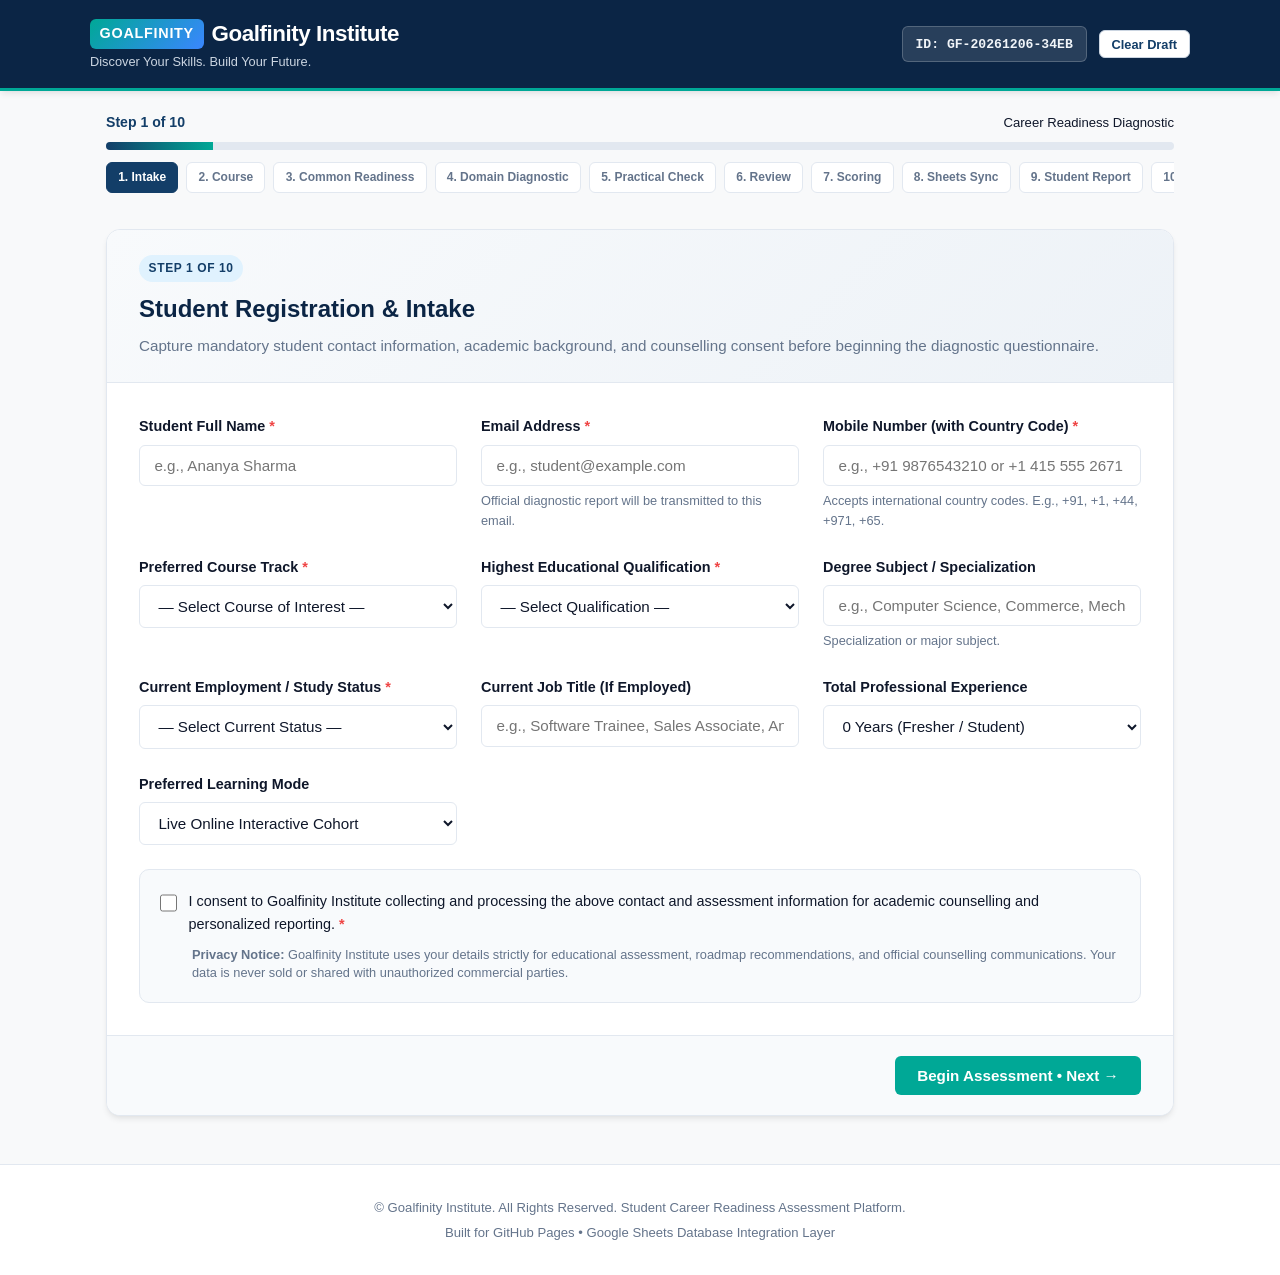
==== index.html @ 479c3121 "1st commit" ====
<!DOCTYPE html>
<html lang="en">
<head>
  <meta charset="UTF-8">
  <meta name="viewport" content="width=device-width, initial-scale=1.0">
  <meta name="description" content="Goalfinity Institute — Student Career Readiness Assessment Platform. Diagnostic evaluation for AI, Digital Marketing, and Cloud Computing courses.">
  <title>Goalfinity Institute — Student Career Readiness Assessment Platform</title>

  <!-- Stylesheets -->
  <link rel="stylesheet" href="assets/css/styles.css">
  <link rel="stylesheet" href="assets/css/report.css">
</head>
<body>

  <!-- ========================================================================
       TOP HEADER & BRAND BAR
       ======================================================================== -->
  <header class="site-header">
    <div class="header-container">
      <div class="brand-wrapper">
        <h1 class="brand-title">
          <span class="brand-logo-badge">GOALFINITY</span>
          Goalfinity Institute
        </h1>
        <p class="brand-tagline">Discover Your Skills. Build Your Future.</p>
      </div>
      <div class="header-actions">
        <span class="assessment-id-badge" title="Unique Assessment ID">
          ID: <span id="display-assessment-id">GF-INITIALIZING</span>
        </span>
        <button type="button" class="btn btn-secondary btn-sm" id="btn-clear-draft" title="Clear saved draft data">
          Clear Draft
        </button>
      </div>
    </div>
  </header>

  <!-- ========================================================================
       ALERT BANNERS (OFFLINE QUEUE & DRAFT RESTORATION)
       ======================================================================== -->
  <div id="offline-queue-alert" class="alert-banner alert-banner-warning" style="display: none;">
    <span>
      <strong>Offline Submissions Pending:</strong>
      You have <strong id="offline-queue-count">0</strong> assessment(s) stored locally that haven't synced to Google Sheets.
    </span>
    <button type="button" class="btn btn-sm btn-dark" id="btn-sync-offline-queue">Sync Offline Queue</button>
  </div>

  <div id="draft-notice-banner" class="alert-banner alert-banner-info" style="display: none;">
    <span>
      <strong>Draft Restored:</strong> An in-progress student assessment draft was automatically loaded from this browser's local storage.
    </span>
    <span class="text-muted" style="font-size: 0.8rem;">Autosave active</span>
  </div>

  <!-- ========================================================================
       WIZARD PROGRESS INDICATOR
       ======================================================================== -->
  <div class="progress-container">
    <div class="progress-header">
      <span class="progress-step-label" id="progress-step-label">Step 1 of 10</span>
      <span class="text-muted" style="font-size: 0.82rem;">Career Readiness Diagnostic</span>
    </div>
    <div class="progress-track-main">
      <div class="progress-bar-fill" id="main-progress-bar" style="width: 10%;"></div>
    </div>
    <div class="step-indicators-scroll">
      <span class="step-indicator-pill step-active" data-step="1">1. Intake</span>
      <span class="step-indicator-pill" data-step="2">2. Course</span>
      <span class="step-indicator-pill" data-step="3">3. Common Readiness</span>
      <span class="step-indicator-pill" data-step="4">4. Domain Diagnostic</span>
      <span class="step-indicator-pill" data-step="5">5. Practical Check</span>
      <span class="step-indicator-pill" data-step="6">6. Review</span>
      <span class="step-indicator-pill" data-step="7">7. Scoring</span>
      <span class="step-indicator-pill" data-step="8">8. Sheets Sync</span>
      <span class="step-indicator-pill" data-step="9">9. Student Report</span>
      <span class="step-indicator-pill" data-step="10">10. Next Actions</span>
    </div>
  </div>

  <!-- ========================================================================
       MAIN APPLICATION CONTAINER (STEPS 1 - 10)
       ======================================================================== -->
  <main class="main-wrapper">

    <!-- --------------------------------------------------------------------
         STEP 1: STUDENT INTAKE FORM
         -------------------------------------------------------------------- -->
    <section class="step-section" id="step-section-1" style="display: block;">
      <div class="step-card-header">
        <span class="step-badge">Step 1 of 10</span>
        <h2 class="step-title">Student Registration & Intake</h2>
        <p class="step-description">Capture mandatory student contact information, academic background, and counselling consent before beginning the diagnostic questionnaire.</p>
      </div>

      <div class="step-card-body">
        <form id="intake-form" novalidate onsubmit="return false;">
          <input type="hidden" id="intake-assessment-id" value="">

          <div class="form-grid">
            <div class="form-group">
              <label class="form-label" for="student-name">Student Full Name <span class="required-star">*</span></label>
              <input type="text" class="form-input" id="student-name" placeholder="e.g., Ananya Sharma" required autocomplete="name">
              <div class="field-error" id="student-name-error" style="display:none;"></div>
            </div>

            <div class="form-group">
              <label class="form-label" for="student-email">Email Address <span class="required-star">*</span></label>
              <input type="email" class="form-input" id="student-email" placeholder="e.g., student@example.com" required autocomplete="email">
              <div class="field-error" id="student-email-error" style="display:none;"></div>
              <span class="form-hint">Official diagnostic report will be transmitted to this email.</span>
            </div>

            <div class="form-group">
              <label class="form-label" for="student-mobile">Mobile Number (with Country Code) <span class="required-star">*</span></label>
              <input type="tel" class="form-input" id="student-mobile" placeholder="e.g., +91 9876543210 or +1 415 555 2671" required autocomplete="tel">
              <div class="field-error" id="student-mobile-error" style="display:none;"></div>
              <span class="form-hint">Accepts international country codes. E.g., +91, +1, +44, +971, +65.</span>
            </div>

            <div class="form-group">
              <label class="form-label" for="course-interest">Preferred Course Track <span class="required-star">*</span></label>
              <select class="form-select" id="course-interest" required>
                <option value="">— Select Course of Interest —</option>
                <option value="ai">Artificial Intelligence (AI)</option>
                <option value="digital_marketing">Digital Marketing</option>
                <option value="cloud_computing">Cloud Computing</option>
              </select>
              <div class="field-error" id="course-interest-error" style="display:none;"></div>
            </div>

            <div class="form-group">
              <label class="form-label" for="student-education">Highest Educational Qualification <span class="required-star">*</span></label>
              <select class="form-select" id="student-education" required>
                <option value="">— Select Qualification —</option>
                <option value="High School / 12th">High School / 12th Standard</option>
                <option value="Diploma">Polytechnic / Vocational Diploma</option>
                <option value="Bachelor's Degree">Bachelor's Degree (Pursuing or Completed)</option>
                <option value="Master's Degree">Master's Degree (Pursuing or Completed)</option>
                <option value="Doctorate / PhD">Doctorate / PhD</option>
                <option value="Other">Other Equivalent Qualification</option>
              </select>
              <div class="field-error" id="student-education-error" style="display:none;"></div>
            </div>

            <div class="form-group">
              <label class="form-label" for="student-specialization">Degree Subject / Specialization</label>
              <input type="text" class="form-input" id="student-specialization" placeholder="e.g., Computer Science, Commerce, Mechanical, Arts">
              <span class="form-hint">Specialization or major subject.</span>
            </div>

            <div class="form-group">
              <label class="form-label" for="student-status">Current Employment / Study Status <span class="required-star">*</span></label>
              <select class="form-select" id="student-status" required>
                <option value="">— Select Current Status —</option>
                <option value="studying">Currently Studying (College / University)</option>
                <option value="employed">Employed (Working Professional)</option>
                <option value="unemployed">Seeking Employment / Fresh Graduate</option>
                <option value="career_transition">Career Transitioning / Returning to Work</option>
              </select>
              <div class="field-error" id="student-status-error" style="display:none;"></div>
            </div>

            <div class="form-group">
              <label class="form-label" for="student-job-title">Current Job Title (If Employed)</label>
              <input type="text" class="form-input" id="student-job-title" placeholder="e.g., Software Trainee, Sales Associate, Analyst">
            </div>

            <div class="form-group">
              <label class="form-label" for="student-experience">Total Professional Experience</label>
              <select class="form-select" id="student-experience">
                <option value="0">0 Years (Fresher / Student)</option>
                <option value="less_than_1">&lt; 1 Year</option>
                <option value="1_to_3">1 – 3 Years</option>
                <option value="3_to_5">3 – 5 Years</option>
                <option value="5_plus">5+ Years</option>
              </select>
            </div>

            <div class="form-group">
              <label class="form-label" for="learning-mode">Preferred Learning Mode</label>
              <select class="form-select" id="learning-mode">
                <option value="Online Live">Live Online Interactive Cohort</option>
                <option value="Hybrid / Classroom">Classroom / Hybrid Mentorship</option>
                <option value="Self-Paced with Mentorship">Self-Paced with 1-on-1 Milestone Mentorship</option>
              </select>
            </div>
          </div>

          <!-- Consent & Privacy Notice -->
          <div class="consent-box">
            <label class="checkbox-label" for="student-consent">
              <input type="checkbox" id="student-consent" required>
              <span>I consent to Goalfinity Institute collecting and processing the above contact and assessment information for academic counselling and personalized reporting. <span class="required-star">*</span></span>
            </label>
            <div class="field-error" id="student-consent-error" style="display:none;"></div>
            <p class="privacy-notice-text">
              <strong>Privacy Notice:</strong> Goalfinity Institute uses your details strictly for educational assessment, roadmap recommendations, and official counselling communications. Your data is never sold or shared with unauthorized commercial parties.
            </p>
          </div>
        </form>
      </div>

      <div class="wizard-footer-bar">
        <div></div>
        <button type="button" class="btn btn-primary" id="btn-intake-next">
          Begin Assessment &bull; Next &rarr;
        </button>
      </div>
    </section>

    <!-- --------------------------------------------------------------------
         STEP 2: COURSE CONFIRMATION & ORIENTATION
         -------------------------------------------------------------------- -->
    <section class="step-section" id="step-section-2">
      <div class="step-card-header">
        <span class="step-badge">Step 2 of 10</span>
        <h2 class="step-title">Course Confirmation & Track Orientation</h2>
        <p class="step-description">Confirm the selected career path with <strong id="course-confirm-student">the candidate</strong> before commencing the diagnostic.</p>
      </div>

      <div class="step-card-body">
        <div class="review-card" style="border-left: 4px solid var(--accent-teal);">
          <span class="step-badge">Selected Course</span>
          <h3 id="course-confirm-title" style="font-size: 1.4rem; color: var(--primary-navy); margin: 0.5rem 0;">Artificial Intelligence</h3>
          <p id="course-confirm-desc" class="text-muted" style="font-size: 0.95rem; line-height: 1.5;">Foundational & applied AI, Python programming, data analytics, predictive modeling, and generative AI systems.</p>
        </div>

        <div style="margin-top: 1.5rem; background-color: #f8fafc; padding: 1.25rem; border-radius: var(--radius-md); border: 1px solid var(--border-color);">
          <h4 style="color: var(--secondary-navy); margin-bottom: 0.5rem;">Counsellor Orientation Tips:</h4>
          <ul style="padding-left: 1.25rem; font-size: 0.9rem; color: #334155; line-height: 1.6;">
            <li>Conduct the assessment conversationally — ask questions naturally while recording responses.</li>
            <li>Reassure the candidate that beginner ratings and concept uncertainties are completely normal and help us design their optimal starting path.</li>
            <li>Self-rating questions use a consistent 1–5 scale with an explicit <em>"Not sure"</em> option to prevent guesswork.</li>
          </ul>
        </div>
      </div>

      <div class="wizard-footer-bar">
        <button type="button" class="btn btn-secondary btn-prev-step" data-target="1">&larr; Back to Intake</button>
        <button type="button" class="btn btn-primary" id="btn-course-confirm">
          Proceed to Common Assessment &bull; Next &rarr;
        </button>
      </div>
    </section>

    <!-- --------------------------------------------------------------------
         STEP 3: COMMON CAREER & LEARNING READINESS ASSESSMENT
         -------------------------------------------------------------------- -->
    <section class="step-section" id="step-section-3">
      <div class="step-card-header">
        <span class="step-badge">Step 3 of 10</span>
        <h2 class="step-title">Common Career & Learning Readiness</h2>
        <p class="step-description">Evaluates career motivation, timeline, weekly study commitment, and digital learning comfort.</p>
      </div>

      <div class="step-card-body">
        <div id="common-questions-container">
          <!-- Dynamically populated from QUESTION_BANK.commonBackground & commonReadiness -->
        </div>
      </div>

      <div class="wizard-footer-bar">
        <button type="button" class="btn btn-secondary btn-prev-step" data-target="2">&larr; Back</button>
        <button type="button" class="btn btn-primary btn-next-step" data-target="4">
          Proceed to Domain Diagnostic &bull; Next &rarr;
        </button>
      </div>
    </section>

    <!-- --------------------------------------------------------------------
         STEP 4: COURSE-SPECIFIC TECHNICAL ASSESSMENT
         -------------------------------------------------------------------- -->
    <section class="step-section" id="step-section-4">
      <div class="step-card-header">
        <span class="step-badge">Step 4 of 10</span>
        <h2 class="step-title">Course-Specific Diagnostic Assessment</h2>
        <p class="step-description">Deep-dive technical, analytical, and scenario-based diagnostic tailored to the chosen track.</p>
      </div>

      <div class="step-card-body">
        <div id="technical-questions-container">
          <!-- Dynamically populated based on selected course -->
        </div>
      </div>

      <div class="wizard-footer-bar">
        <button type="button" class="btn btn-secondary btn-prev-step" data-target="3">&larr; Back</button>
        <button type="button" class="btn btn-primary btn-next-step" data-target="5">
          Proceed to Practical Assessment &bull; Next &rarr;
        </button>
      </div>
    </section>

    <!-- --------------------------------------------------------------------
         STEP 5: PRACTICAL SKILL ASSESSMENT
         -------------------------------------------------------------------- -->
    <section class="step-section" id="step-section-5">
      <div class="step-card-header">
        <span class="step-badge">Step 5 of 10</span>
        <h2 class="step-title">Practical Skill & Reasoning Check</h2>
        <p class="step-description">5–10 minute objective multiple-choice check and counsellor scenario evaluation rubric.</p>
      </div>

      <div class="step-card-body">
        <div id="practical-quiz-container">
          <!-- Dynamically populated practical MCQs + Rubric -->
        </div>
      </div>

      <div class="wizard-footer-bar">
        <button type="button" class="btn btn-secondary btn-prev-step" data-target="4">&larr; Back</button>
        <button type="button" class="btn btn-primary btn-next-step" data-target="6">
          Proceed to Review &bull; Next &rarr;
        </button>
      </div>
    </section>

    <!-- --------------------------------------------------------------------
         STEP 6: REVIEW ANSWERS & COUNSELLOR OBSERVATIONS
         -------------------------------------------------------------------- -->
    <section class="step-section" id="step-section-6">
      <div class="step-card-header">
        <span class="step-badge">Step 6 of 10</span>
        <h2 class="step-title">Review Answers & Counsellor Observations</h2>
        <p class="step-description">Verify entered candidate responses and record confidential counselling observations.</p>
      </div>

      <div class="step-card-body">
        <div id="review-summary-container">
          <!-- Populated by AssessmentController.renderReviewSummary() -->
        </div>

        <div class="counsellor-notes-section">
          <label class="form-label" for="counsellor-notes-input"><strong>Academic Counsellor Observations & Notes</strong></label>
          <textarea class="form-textarea" id="counsellor-notes-input" rows="4" placeholder="Record qualitative observations: candidate's enthusiasm, communication clarity, learning mindset, potential scheduling constraints, or pacing recommendations..."></textarea>

          <div style="margin-top: 1rem;">
            <label class="checkbox-label" for="include-counsellor-notes">
              <input type="checkbox" id="include-counsellor-notes">
              <span>Include these counsellor notes in the student's printable report (Leave unchecked to keep notes internal).</span>
            </label>
          </div>
        </div>
      </div>

      <div class="wizard-footer-bar">
        <button type="button" class="btn btn-secondary btn-prev-step" data-target="5">&larr; Back to Practical</button>
        <button type="button" class="btn btn-primary" id="btn-calculate-score">
          Calculate Assessment &bull; Next &rarr;
        </button>
      </div>
    </section>

    <!-- --------------------------------------------------------------------
         STEP 7: SCORE CALCULATION & RECOMMENDATION
         -------------------------------------------------------------------- -->
    <section class="step-section" id="step-section-7">
      <div class="step-card-header">
        <span class="step-badge">Step 7 of 10</span>
        <h2 class="step-title">Readiness Score & Guidance Band</h2>
        <p class="step-description">Calculated weighted score breakdown across foundational, practical, and readiness categories.</p>
      </div>

      <div class="step-card-body">
        <div id="score-preview-container">
          <!-- Populated by AssessmentController.renderScorePreviewStep() -->
        </div>
      </div>

      <div class="wizard-footer-bar">
        <button type="button" class="btn btn-secondary btn-prev-step" data-target="6">&larr; Back to Review</button>
        <button type="button" class="btn btn-primary" id="btn-proceed-to-save">
          Save to Google Sheets &bull; Next &rarr;
        </button>
      </div>
    </section>

    <!-- --------------------------------------------------------------------
         STEP 8: SAVE TO GOOGLE SHEETS
         -------------------------------------------------------------------- -->
    <section class="step-section" id="step-section-8">
      <div class="step-card-header">
        <span class="step-badge">Step 8 of 10</span>
        <h2 class="step-title">Google Sheets Database Synchronization</h2>
        <p class="step-description">Permanently records the student assessment record, category scores, and question audit trail.</p>
      </div>

      <div class="step-card-body">
        <div id="sheets-sync-status" class="sync-status-box status-loading" style="display:none;">
          <span id="sync-spinner" class="spinner"></span> Ready to transmit data.
        </div>

        <div style="background-color: #f8fafc; border: 1px solid var(--border-color); border-radius: var(--radius-md); padding: 1.5rem; margin-bottom: 1.5rem;">
          <h4 style="color: var(--secondary-navy); margin-bottom: 0.5rem;">Database Sync Protocol:</h4>
          <p style="font-size: 0.9rem; color: #334155; line-height: 1.5;">
            Click <strong>"Synchronize Record"</strong> below to securely transmit this assessment to the Goalfinity Google Spreadsheet via the Google Apps Script integration.
          </p>
          <p style="font-size: 0.85rem; color: var(--text-muted); margin-top: 0.5rem;">
            <em>Note: If you are offline or the web app URL is not yet configured, the assessment is automatically saved in your browser's offline queue so no data is ever lost.</em>
          </p>
        </div>

        <div style="display: flex; gap: 1rem; flex-wrap: wrap;">
          <button type="button" class="btn btn-primary" id="btn-sync-sheets">
            Synchronize Record to Google Sheets
          </button>
          <button type="button" class="btn btn-danger-outline" id="btn-retry-sync" style="display:none;">
            Retry Submission
          </button>
          <button type="button" class="btn btn-secondary" id="btn-view-report-offline">
            View / Print Report Offline &rarr;
          </button>
        </div>
      </div>

      <div class="wizard-footer-bar">
        <button type="button" class="btn btn-secondary btn-prev-step" data-target="7">&larr; Back to Scores</button>
        <button type="button" class="btn btn-primary" id="btn-proceed-to-report" style="display:none;">
          View Student Report &bull; Next &rarr;
        </button>
      </div>
    </section>

    <!-- --------------------------------------------------------------------
         STEP 9: 4-PAGE DYNAMIC STUDENT REPORT
         -------------------------------------------------------------------- -->
    <section class="step-section" id="step-section-9">
      <div class="step-card-header no-print">
        <span class="step-badge">Step 9 of 10</span>
        <h2 class="step-title">Official Student Career Readiness Report</h2>
        <p class="step-description">Polished, print-ready 4-page diagnostic report with visual skills bars, gap analysis, and roadmap.</p>
      </div>

      <div class="step-card-body">
        <div class="print-actions-bar no-print" style="display: flex; gap: 1rem; margin-bottom: 1.5rem; flex-wrap: wrap; justify-content: flex-end;">
          <button type="button" class="btn btn-dark" id="btn-print-report">
            &#128438; Print Report
          </button>
          <button type="button" class="btn btn-primary" id="btn-download-pdf">
            &#128190; Download / Save as PDF
          </button>
          <button type="button" class="btn btn-secondary" id="btn-to-step-10">
            Proceed to Next Actions &bull; Next &rarr;
          </button>
        </div>

        <!-- Printable 4-page report DOM container -->
        <div id="report-view-container">
          <!-- Dynamically populated by Report.renderReportHTML() -->
        </div>
      </div>

      <div class="wizard-footer-bar no-print">
        <button type="button" class="btn btn-secondary btn-prev-step" data-target="8">&larr; Back to Database</button>
        <button type="button" class="btn btn-primary btn-next-step" data-target="10">
          Counsellor Action Plan &bull; Next &rarr;
        </button>
      </div>
    </section>

    <!-- --------------------------------------------------------------------
         STEP 10: COUNSELLOR FOLLOW-UP & ACTION PLAN
         -------------------------------------------------------------------- -->
    <section class="step-section" id="step-section-10">
      <div class="step-card-header">
        <span class="step-badge">Step 10 of 10</span>
        <h2 class="step-title">Counsellor Follow-up & Next Actions</h2>
        <p class="step-description">Structured next steps to guide the student enquiry from assessment to enrollment.</p>
      </div>

      <div class="step-card-body">
        <div class="review-card" style="border-left: 4px solid var(--accent-teal);">
          <h4>Diagnostic Complete for <span id="action-plan-student-name">Student</span></h4>
          <p style="font-size: 0.92rem; color: #334155; margin-top: 0.35rem;">
            <strong>Recommended Next Step:</strong> <span id="action-plan-recommended-action">Schedule curriculum orientation session.</span>
          </p>
        </div>

        <div style="background-color: #ffffff; border: 1.5px solid var(--border-color); border-radius: var(--radius-md); padding: 1.5rem; margin-top: 1.5rem;">
          <h4 style="color: var(--secondary-navy); margin-bottom: 0.85rem;">Sales Counsellor Checklist:</h4>
          <div style="display: flex; flex-direction: column; gap: 0.75rem; font-size: 0.9rem;">
            <label class="checkbox-label">
              <input type="checkbox">
              <span>Share the generated 4-page PDF Career Readiness Report via email or print a physical copy.</span>
            </label>
            <label class="checkbox-label">
              <input type="checkbox">
              <span>Review the diagnosed skill gaps with the candidate and explain how Goalfinity's guided labs resolve them.</span>
            </label>
            <label class="checkbox-label">
              <input type="checkbox">
              <span>Align on weekly study commitment (10–15 hrs or 15–20 hrs) and project target completion date.</span>
            </label>
            <label class="checkbox-label">
              <input type="checkbox">
              <span>Schedule 1-on-1 academic faculty interview or cohort demo session.</span>
            </label>
          </div>
        </div>

        <div style="margin-top: 2rem; text-align: center;">
          <button type="button" class="btn btn-dark btn-lg" id="btn-new-assessment" style="padding: 0.9rem 2rem; font-size: 1.05rem;">
            + Start New Student Assessment
          </button>
        </div>
      </div>

      <div class="wizard-footer-bar">
        <button type="button" class="btn btn-secondary btn-prev-step" data-target="9">&larr; Back to Report</button>
        <div></div>
      </div>
    </section>

  </main>

  <!-- ========================================================================
       FOOTER
       ======================================================================== -->
  <footer style="text-align: center; padding: 2rem 1rem; color: var(--text-muted); font-size: 0.82rem; border-top: 1px solid var(--border-color); background-color: #ffffff;">
    <p>&copy; Goalfinity Institute. All Rights Reserved. Student Career Readiness Assessment Platform.</p>
    <p style="margin-top: 0.25rem;">Built for GitHub Pages &bull; Google Sheets Database Integration Layer</p>
  </footer>

  <!-- ========================================================================
       APPLICATION SCRIPTS (ORDER MATTERS)
       ======================================================================== -->
  <script src="assets/js/config.js"></script>
  <script src="assets/js/validation.js"></script>
  <script src="assets/js/questions.js"></script>
  <script src="assets/js/scoring.js"></script>
  <script src="assets/js/recommendations.js"></script>
  <script src="assets/js/sheets-client.js"></script>
  <script src="assets/js/report.js"></script>
  <script src="assets/js/intake.js"></script>
  <script src="assets/js/assessment.js"></script>
  <script src="assets/js/app.js"></script>
</body>
</html>
---- assets/css/styles.css ----
/*
 * Goalfinity Institute — Career Readiness Assessment Platform
 * Main Stylesheet
 *
 * Theme:
 * - Goalfinity Deep Navy: #0b2545, #133e68
 * - Goalfinity Teal Accent: #00a896, #028090
 * - Slate Neutral Background: #f8f9fa, #f1f5f9
 * - Surface Cards: #ffffff
 * - High-contrast text: #0f172a, #334155
 */

:root {
  --primary-navy: #0b2545;
  --primary-navy-dark: #07172b;
  --secondary-navy: #133e68;
  --accent-teal: #00a896;
  --accent-teal-dark: #028090;
  --accent-coral: #e07a5f;
  --bg-slate: #f8f9fa;
  --surface-card: #ffffff;
  --text-main: #0f172a;
  --text-muted: #64748b;
  --border-color: #e2e8f0;
  --border-focus: #00a896;
  --success-color: #10b981;
  --warning-color: #f59e0b;
  --danger-color: #ef4444;
  --radius-sm: 6px;
  --radius-md: 10px;
  --radius-lg: 14px;
  --shadow-sm: 0 1px 3px rgba(0, 0, 0, 0.05);
  --shadow-md: 0 4px 6px -1px rgba(0, 0, 0, 0.08), 0 2px 4px -2px rgba(0, 0, 0, 0.04);
  --shadow-lg: 0 10px 15px -3px rgba(0, 0, 0, 0.1), 0 4px 6px -4px rgba(0, 0, 0, 0.05);
  --font-family: -apple-system, BlinkMacSystemFont, "Segoe UI", Roboto, "Helvetica Neue", Arial, sans-serif;
}

* {
  box-sizing: border-box;
  margin: 0;
  padding: 0;
}

body {
  font-family: var(--font-family);
  background-color: var(--bg-slate);
  color: var(--text-main);
  line-height: 1.6;
  -webkit-font-smoothing: antialiased;
}

/* ==========================================================================
   Header & Brand Navbar
   ========================================================================== */
.site-header {
  background-color: var(--primary-navy);
  color: #ffffff;
  padding: 1rem 1.5rem;
  border-bottom: 3px solid var(--accent-teal);
  box-shadow: var(--shadow-md);
  position: sticky;
  top: 0;
  z-index: 100;
}

.header-container {
  max-width: 1100px;
  margin: 0 auto;
  display: flex;
  align-items: center;
  justify-content: space-between;
  flex-wrap: wrap;
  gap: 1rem;
}

.brand-wrapper {
  display: flex;
  flex-direction: column;
}

.brand-title {
  font-size: 1.4rem;
  font-weight: 800;
  letter-spacing: -0.02em;
  color: #ffffff;
  display: flex;
  align-items: center;
  gap: 0.5rem;
}

.brand-logo-badge {
  background: linear-gradient(135deg, var(--accent-teal), #3a86ff);
  color: #ffffff;
  padding: 0.2rem 0.6rem;
  border-radius: var(--radius-sm);
  font-size: 0.9rem;
  font-weight: 900;
  letter-spacing: 0.05em;
}

.brand-tagline {
  font-size: 0.8rem;
  color: #cbd5e1;
  font-weight: 400;
}

.header-actions {
  display: flex;
  align-items: center;
  gap: 0.75rem;
}

.assessment-id-badge {
  background-color: rgba(255, 255, 255, 0.12);
  color: #f1f5f9;
  padding: 0.4rem 0.8rem;
  border-radius: var(--radius-sm);
  font-size: 0.82rem;
  font-family: monospace;
  font-weight: 600;
  border: 1px solid rgba(255, 255, 255, 0.2);
}

/* ==========================================================================
   Notice Banners & Alerts
   ========================================================================== */
.alert-banner {
  max-width: 1100px;
  margin: 0.75rem auto 0;
  padding: 0.75rem 1.25rem;
  border-radius: var(--radius-md);
  display: flex;
  align-items: center;
  justify-content: space-between;
  gap: 1rem;
  font-size: 0.9rem;
}

.alert-banner-warning {
  background-color: #fef3c7;
  color: #92400e;
  border: 1px solid #fde68a;
}

.alert-banner-info {
  background-color: #e0f2fe;
  color: #0369a1;
  border: 1px solid #bae6fd;
}

/* ==========================================================================
   Wizard Progress Bar
   ========================================================================== */
.progress-container {
  max-width: 1100px;
  margin: 1.25rem auto 0;
  padding: 0 1rem;
}

.progress-header {
  display: flex;
  justify-content: space-between;
  align-items: center;
  margin-bottom: 0.5rem;
}

.progress-step-label {
  font-size: 0.88rem;
  font-weight: 700;
  color: var(--secondary-navy);
}

.progress-track-main {
  width: 100%;
  height: 8px;
  background-color: #e2e8f0;
  border-radius: 999px;
  overflow: hidden;
}

.progress-bar-fill {
  height: 100%;
  width: 10%;
  background: linear-gradient(90deg, var(--secondary-navy), var(--accent-teal));
  transition: width 0.3s ease-in-out;
}

.step-indicators-scroll {
  display: flex;
  gap: 0.5rem;
  overflow-x: auto;
  padding: 0.75rem 0;
  scrollbar-width: none;
}

.step-indicator-pill {
  padding: 0.3rem 0.7rem;
  background-color: #ffffff;
  border: 1px solid var(--border-color);
  border-radius: var(--radius-sm);
  font-size: 0.75rem;
  font-weight: 600;
  color: var(--text-muted);
  white-space: nowrap;
  display: flex;
  align-items: center;
  gap: 0.35rem;
}

.step-indicator-pill.step-active {
  background-color: var(--secondary-navy);
  color: #ffffff;
  border-color: var(--secondary-navy);
}

.step-indicator-pill.step-completed {
  border-color: var(--accent-teal);
  color: var(--accent-teal-dark);
}

/* ==========================================================================
   Main Content Layout & Step Cards
   ========================================================================== */
.main-wrapper {
  max-width: 1100px;
  margin: 1.5rem auto 3rem;
  padding: 0 1rem;
}

.step-section {
  display: none;
  background-color: var(--surface-card);
  border-radius: var(--radius-lg);
  box-shadow: var(--shadow-md);
  border: 1px solid var(--border-color);
  overflow: hidden;
  animation: fadeIn 0.25s ease-in-out;
}

@keyframes fadeIn {
  from { opacity: 0; transform: translateY(6px); }
  to { opacity: 1; transform: translateY(0); }
}

.step-card-header {
  background: linear-gradient(135deg, #f8fafc, #edf2f7);
  padding: 1.5rem 2rem;
  border-bottom: 1px solid var(--border-color);
}

.step-badge {
  display: inline-block;
  background-color: #e0f2fe;
  color: var(--secondary-navy);
  font-size: 0.75rem;
  font-weight: 700;
  padding: 0.25rem 0.6rem;
  border-radius: 999px;
  text-transform: uppercase;
  letter-spacing: 0.05em;
  margin-bottom: 0.5rem;
}

.step-title {
  font-size: 1.5rem;
  font-weight: 800;
  color: var(--primary-navy);
  margin-bottom: 0.35rem;
}

.step-description {
  color: var(--text-muted);
  font-size: 0.95rem;
}

.step-card-body {
  padding: 2rem;
}

/* ==========================================================================
   Form Fields, Inputs & Validation
   ========================================================================== */
.form-grid {
  display: grid;
  grid-template-columns: repeat(auto-fit, minmax(280px, 1fr));
  gap: 1.5rem;
  margin-bottom: 1.5rem;
}

.form-group {
  display: flex;
  flex-direction: column;
}

.form-label {
  font-weight: 600;
  font-size: 0.9rem;
  color: var(--text-main);
  margin-bottom: 0.4rem;
}

.required-star {
  color: var(--danger-color);
  font-weight: bold;
}

.form-input, .form-select, .form-textarea {
  width: 100%;
  padding: 0.7rem 0.9rem;
  font-size: 0.95rem;
  font-family: inherit;
  color: var(--text-main);
  background-color: #ffffff;
  border: 1.5px solid var(--border-color);
  border-radius: var(--radius-sm);
  transition: border-color 0.15s ease, box-shadow 0.15s ease;
}

.form-input:focus, .form-select:focus, .form-textarea:focus {
  outline: none;
  border-color: var(--border-focus);
  box-shadow: 0 0 0 3px rgba(0, 168, 150, 0.15);
}

.form-input.input-invalid, .form-select.input-invalid {
  border-color: var(--danger-color);
  background-color: #fef2f2;
}

.field-error {
  color: var(--danger-color);
  font-size: 0.8rem;
  font-weight: 500;
  margin-top: 0.35rem;
}

.form-hint {
  font-size: 0.8rem;
  color: var(--text-muted);
  margin-top: 0.3rem;
}

/* Consent Box */
.consent-box {
  background-color: #f8fafc;
  border: 1px solid var(--border-color);
  border-radius: var(--radius-md);
  padding: 1.25rem;
  margin-top: 1rem;
}

.checkbox-label {
  display: flex;
  align-items: flex-start;
  gap: 0.75rem;
  cursor: pointer;
  font-size: 0.9rem;
  font-weight: 500;
}

.checkbox-label input[type="checkbox"] {
  margin-top: 0.25rem;
  width: 18px;
  height: 18px;
  accent-color: var(--accent-teal);
}

.privacy-notice-text {
  font-size: 0.8rem;
  color: var(--text-muted);
  margin-top: 0.6rem;
  padding-left: 2rem;
  line-height: 1.4;
}

/* ==========================================================================
   Question Cards & Assessment Markup
   ========================================================================== */
.assessment-section-group {
  margin-bottom: 2rem;
}

.group-title {
  font-size: 1.15rem;
  font-weight: 700;
  color: var(--primary-navy);
  margin-bottom: 0.25rem;
  display: flex;
  align-items: center;
  gap: 0.5rem;
}

.group-num {
  background-color: var(--secondary-navy);
  color: #ffffff;
  display: inline-flex;
  align-items: center;
  justify-content: center;
  width: 24px;
  height: 24px;
  border-radius: 50%;
  font-size: 0.75rem;
}

.group-hint {
  font-size: 0.88rem;
  color: var(--text-muted);
  margin-bottom: 1.25rem;
}

.question-card {
  background-color: #ffffff;
  border: 1.5px solid var(--border-color);
  border-radius: var(--radius-md);
  padding: 1.25rem 1.5rem;
  margin-bottom: 1.25rem;
  transition: border-color 0.15s ease, box-shadow 0.15s ease;
}

.question-card:hover {
  border-color: #cbd5e1;
  box-shadow: var(--shadow-sm);
}

.question-card.card-error {
  border-color: var(--danger-color);
  background-color: #fffaf0;
}

.question-header {
  margin-bottom: 0.85rem;
}

.q-category-tag {
  display: inline-block;
  background-color: #e2e8f0;
  color: #334155;
  font-size: 0.7rem;
  font-weight: 700;
  text-transform: uppercase;
  padding: 0.15rem 0.5rem;
  border-radius: 4px;
  margin-bottom: 0.4rem;
}

.q-label {
  display: block;
  font-size: 1rem;
  color: var(--text-main);
  line-height: 1.45;
}

.optional-tag {
  color: var(--text-muted);
  font-size: 0.85rem;
  font-weight: normal;
}

/* Radio Cards Grid */
.radio-options-grid {
  display: grid;
  grid-template-columns: 1fr;
  gap: 0.6rem;
}

.radio-card {
  display: flex;
  align-items: center;
  gap: 0.75rem;
  padding: 0.75rem 1rem;
  border: 1.5px solid var(--border-color);
  border-radius: var(--radius-sm);
  background-color: #ffffff;
  cursor: pointer;
  transition: all 0.15s ease;
}

.radio-card:hover {
  background-color: #f8fafc;
  border-color: #94a3b8;
}

.radio-card input[type="radio"]:checked + .radio-text {
  font-weight: 600;
  color: var(--primary-navy);
}

.radio-card:has(input[type="radio"]:checked) {
  border-color: var(--accent-teal);
  background-color: #f0fdfa;
}

/* Likert Scale UI */
.likert-scale-wrap {
  overflow-x: auto;
  padding-bottom: 0.5rem;
}

.likert-scale-options {
  display: flex;
  gap: 0.75rem;
  min-width: 500px;
}

.likert-option {
  flex: 1;
  display: flex;
  flex-direction: column;
  align-items: center;
  padding: 0.85rem 0.5rem;
  border: 1.5px solid var(--border-color);
  border-radius: var(--radius-sm);
  background-color: #ffffff;
  cursor: pointer;
  text-align: center;
  transition: all 0.15s ease;
}

.likert-option input[type="radio"] {
  display: none;
}

.likert-bubble {
  width: 32px;
  height: 32px;
  border-radius: 50%;
  background-color: #f1f5f9;
  color: var(--text-main);
  font-weight: 700;
  display: flex;
  align-items: center;
  justify-content: center;
  margin-bottom: 0.4rem;
  font-size: 0.95rem;
  transition: all 0.15s ease;
}

.likert-sub {
  font-size: 0.75rem;
  color: var(--text-muted);
  line-height: 1.2;
}

.likert-option:has(input[type="radio"]:checked) {
  border-color: var(--accent-teal);
  background-color: #f0fdfa;
}

.likert-option:has(input[type="radio"]:checked) .likert-bubble {
  background-color: var(--accent-teal);
  color: #ffffff;
}

.likert-option:has(input[type="radio"]:checked) .likert-sub {
  color: var(--accent-teal-dark);
  font-weight: 700;
}

.not-sure-option {
  border-style: dashed;
}

/* Quiz Option Card & Rubric Card */
.q-difficulty {
  display: inline-block;
  font-size: 0.7rem;
  font-weight: 700;
  padding: 0.15rem 0.5rem;
  border-radius: 4px;
  margin-bottom: 0.4rem;
}

.diff-beginner { background-color: #d1fae5; color: #065f46; }
.diff-intermediate { background-color: #e0f2fe; color: #0369a1; }
.diff-advanced { background-color: #fee2e2; color: #991b1b; }
.diff-rubric { background-color: #fef3c7; color: #92400e; }

.quiz-options-group {
  display: flex;
  flex-direction: column;
  gap: 0.5rem;
  margin-top: 0.5rem;
}

.quiz-option-label {
  display: flex;
  align-items: center;
  gap: 0.75rem;
  padding: 0.75rem 1rem;
  border: 1.5px solid var(--border-color);
  border-radius: var(--radius-sm);
  cursor: pointer;
  background-color: #ffffff;
}

.quiz-option-label:has(input[type="radio"]:checked) {
  border-color: var(--accent-teal);
  background-color: #f0fdfa;
  font-weight: 600;
}

.rubric-card {
  background-color: #fffdf5;
  border: 2px solid #fef3c7;
  border-radius: var(--radius-md);
  padding: 1.5rem;
  margin-top: 1.5rem;
}

.rubric-guidance {
  font-size: 0.9rem;
  color: #78350f;
  margin-bottom: 1rem;
}

.likert-buttons {
  display: flex;
  gap: 0.75rem;
  flex-wrap: wrap;
}

.btn-likert {
  flex: 1;
  min-width: 80px;
  padding: 0.6rem 0.4rem;
  border: 1.5px solid #d97706;
  border-radius: var(--radius-sm);
  background-color: #ffffff;
  cursor: pointer;
  display: flex;
  flex-direction: column;
  align-items: center;
  transition: all 0.15s ease;
}

.btn-likert.selected {
  background-color: #d97706;
  color: #ffffff;
}

.btn-likert.selected .likert-num,
.btn-likert.selected .likert-text {
  color: #ffffff;
}

.likert-num {
  font-size: 1.1rem;
  font-weight: 800;
  color: #78350f;
}

.likert-text {
  font-size: 0.72rem;
  color: #92400e;
}

/* ==========================================================================
   Review Screen, Score Preview & Sync Steps
   ========================================================================== */
.review-card {
  background-color: #f8fafc;
  border: 1px solid var(--border-color);
  border-radius: var(--radius-md);
  padding: 1.25rem 1.5rem;
  margin-bottom: 1.25rem;
}

.review-grid {
  display: grid;
  grid-template-columns: repeat(auto-fit, minmax(220px, 1fr));
  gap: 0.75rem;
  margin-top: 0.75rem;
  font-size: 0.92rem;
}

.counsellor-notes-section {
  background-color: #ffffff;
  border: 1.5px solid var(--border-color);
  border-radius: var(--radius-md);
  padding: 1.5rem;
  margin-top: 1.5rem;
}

/* Score preview card */
.score-calculation-card {
  text-align: center;
  padding: 2rem 1rem;
}

.score-dial-large {
  display: inline-flex;
  flex-direction: column;
  align-items: center;
  justify-content: center;
  width: 140px;
  height: 140px;
  border-radius: 50%;
  background: linear-gradient(135deg, var(--primary-navy), var(--secondary-navy));
  color: #ffffff;
  box-shadow: var(--shadow-lg);
  margin-bottom: 1.5rem;
}

.score-dial-number {
  font-size: 2.8rem;
  font-weight: 900;
  line-height: 1;
}

.score-dial-sub {
  font-size: 0.7rem;
  color: #93c5fd;
  text-transform: uppercase;
  letter-spacing: 0.05em;
  margin-top: 0.2rem;
}

.score-band-banner {
  max-width: 650px;
  margin: 0 auto 2rem;
  padding: 1rem 1.5rem;
  border-radius: var(--radius-md);
  box-shadow: var(--shadow-sm);
}

.category-breakdown-table {
  max-width: 750px;
  margin: 0 auto;
  text-align: left;
}

.category-breakdown-table table {
  width: 100%;
  border-collapse: collapse;
  margin-top: 0.75rem;
  font-size: 0.9rem;
}

.category-breakdown-table th, .category-breakdown-table td {
  padding: 0.65rem 0.85rem;
  border-bottom: 1px solid var(--border-color);
}

.category-breakdown-table th {
  background-color: #f8fafc;
  font-weight: 700;
  color: var(--secondary-navy);
}

/* Sync Box */
.sync-status-box {
  padding: 1.25rem 1.5rem;
  border-radius: var(--radius-md);
  margin-bottom: 1.5rem;
  font-size: 0.95rem;
}

.status-loading {
  background-color: #e0f2fe;
  color: #0369a1;
  border: 1px solid #bae6fd;
}

.status-success {
  background-color: #d1fae5;
  color: #065f46;
  border: 1px solid #a7f3d0;
}

.status-error {
  background-color: #fee2e2;
  color: #991b1b;
  border: 1px solid #fecaca;
}

/* ==========================================================================
   Wizard Buttons & Action Bar
   ========================================================================== */
.wizard-footer-bar {
  display: flex;
  justify-content: space-between;
  align-items: center;
  padding: 1.25rem 2rem;
  background-color: #f8fafc;
  border-top: 1px solid var(--border-color);
  gap: 1rem;
  flex-wrap: wrap;
}

.btn {
  display: inline-flex;
  align-items: center;
  justify-content: center;
  gap: 0.5rem;
  padding: 0.7rem 1.4rem;
  font-size: 0.95rem;
  font-weight: 600;
  font-family: inherit;
  border-radius: var(--radius-sm);
  border: none;
  cursor: pointer;
  transition: all 0.15s ease;
  text-decoration: none;
}

.btn:disabled {
  opacity: 0.6;
  cursor: not-allowed;
}

.btn-primary {
  background-color: var(--accent-teal);
  color: #ffffff;
}

.btn-primary:hover:not(:disabled) {
  background-color: var(--accent-teal-dark);
}

.btn-secondary {
  background-color: #ffffff;
  color: var(--secondary-navy);
  border: 1.5px solid #cbd5e1;
}

.btn-secondary:hover:not(:disabled) {
  background-color: #f1f5f9;
  border-color: #94a3b8;
}

.btn-dark {
  background-color: var(--primary-navy);
  color: #ffffff;
}

.btn-dark:hover:not(:disabled) {
  background-color: var(--primary-navy-dark);
}

.btn-sm {
  padding: 0.35rem 0.75rem;
  font-size: 0.8rem;
}

.btn-danger-outline {
  background: transparent;
  color: var(--danger-color);
  border: 1px solid var(--danger-color);
}

.btn-danger-outline:hover {
  background-color: #fee2e2;
}

/* ==========================================================================
   Responsive Breakpoints
   ========================================================================== */
@media (max-width: 768px) {
  .step-card-header {
    padding: 1.25rem;
  }
  .step-card-body {
    padding: 1.25rem;
  }
  .wizard-footer-bar {
    padding: 1rem 1.25rem;
    flex-direction: column-reverse;
  }
  .wizard-footer-bar .btn {
    width: 100%;
  }
  .site-header {
    padding: 0.75rem 1rem;
  }
}
---- assets/css/report.css ----
/*
 * Goalfinity Institute — Career Readiness Assessment Platform
 * 4-Page Student Career Readiness Report Stylesheet
 *
 * Screen Preview + A4 Browser Print / PDF Export
 */

.report-document {
  max-width: 860px;
  margin: 0 auto;
  font-family: -apple-system, BlinkMacSystemFont, "Segoe UI", Roboto, "Helvetica Neue", Arial, sans-serif;
  color: #0f172a;
}

.report-page {
  background-color: #ffffff;
  border-radius: 8px;
  box-shadow: 0 4px 15px rgba(0, 0, 0, 0.08);
  border: 1px solid #e2e8f0;
  padding: 40px;
  margin-bottom: 30px;
  min-height: 1050px;
  display: flex;
  flex-direction: column;
  justify-content: space-between;
  box-sizing: border-box;
}

/* ==========================================================================
   Report Headers & Footers
   ========================================================================== */
.report-header {
  display: flex;
  justify-content: space-between;
  align-items: flex-start;
  border-bottom: 2px solid #0b2545;
  padding-bottom: 15px;
  margin-bottom: 20px;
}

.report-header .brand-title {
  font-size: 1.5rem;
  font-weight: 900;
  color: #0b2545;
  letter-spacing: -0.02em;
}

.report-header .brand-tagline {
  font-size: 0.8rem;
  color: #64748b;
  font-weight: 500;
}

.report-meta-block {
  text-align: right;
}

.report-badge {
  display: inline-block;
  background-color: #0b2545;
  color: #ffffff;
  font-size: 0.72rem;
  font-weight: 800;
  padding: 3px 8px;
  border-radius: 4px;
  letter-spacing: 0.05em;
  margin-bottom: 4px;
}

.report-meta-block .meta-line {
  font-size: 0.78rem;
  color: #475569;
  line-height: 1.3;
}

.report-header-sub {
  display: flex;
  justify-content: space-between;
  align-items: center;
  border-bottom: 1px solid #cbd5e1;
  padding-bottom: 8px;
  margin-bottom: 18px;
}

.report-header-sub .header-brand {
  font-size: 0.82rem;
  font-weight: 800;
  color: #0b2545;
  text-transform: uppercase;
}

.report-header-sub .header-doc {
  font-size: 0.78rem;
  color: #64748b;
}

.report-footer {
  border-top: 1px solid #e2e8f0;
  padding-top: 10px;
  margin-top: 20px;
  display: flex;
  justify-content: space-between;
  font-size: 0.75rem;
  color: #94a3b8;
}

/* ==========================================================================
   Page 1: Student Overview & Dial
   ========================================================================== */
.report-student-card {
  background-color: #f8fafc;
  border: 1px solid #e2e8f0;
  border-radius: 8px;
  padding: 16px 20px;
  margin-bottom: 20px;
}

.student-info-grid {
  display: grid;
  grid-template-columns: repeat(3, 1fr);
  gap: 12px;
}

.info-label {
  display: block;
  font-size: 0.72rem;
  font-weight: 700;
  text-transform: uppercase;
  color: #64748b;
  margin-bottom: 2px;
}

.info-val {
  font-size: 0.88rem;
  font-weight: 600;
  color: #0f172a;
}

.candidate-name {
  font-size: 1rem;
  color: #0b2545;
}

.course-highlight {
  color: #028090;
}

.score-summary-container {
  display: grid;
  grid-template-columns: 240px 1fr;
  gap: 20px;
  margin-bottom: 20px;
}

.overall-score-card {
  background-color: #ffffff;
  border: 1px solid #e2e8f0;
  border-top: 4px solid #00a896;
  border-radius: 8px;
  padding: 18px 14px;
  text-align: center;
}

.score-dial {
  display: inline-flex;
  align-items: baseline;
  justify-content: center;
  background-color: #f1f5f9;
  width: 100px;
  height: 100px;
  border-radius: 50%;
  margin-bottom: 12px;
  padding-top: 24px;
  box-sizing: border-box;
}

.score-number {
  font-size: 2.2rem;
  font-weight: 900;
  color: #0b2545;
  line-height: 1;
}

.score-max {
  font-size: 0.8rem;
  font-weight: 700;
  color: #64748b;
  margin-left: 2px;
}

.readiness-pill {
  display: inline-block;
  padding: 4px 10px;
  border-radius: 999px;
  font-size: 0.8rem;
  font-weight: 800;
  margin-bottom: 8px;
}

.band-description {
  font-size: 0.78rem;
  color: #475569;
  line-height: 1.35;
}

.level-recommendation-card {
  background-color: #ffffff;
  border: 1px solid #e2e8f0;
  border-left: 4px solid #133e68;
  border-radius: 8px;
  padding: 18px 20px;
}

.level-recommendation-card h3 {
  font-size: 0.95rem;
  color: #0b2545;
  margin-bottom: 8px;
}

.starting-level-badge {
  display: flex;
  align-items: center;
  gap: 8px;
  margin-bottom: 6px;
}

.level-tag {
  background-color: #e0f2fe;
  color: #0369a1;
  font-size: 0.7rem;
  font-weight: 800;
  padding: 2px 6px;
  border-radius: 4px;
  text-transform: uppercase;
}

.starting-level-badge h4 {
  font-size: 1.05rem;
  color: #0f172a;
}

.level-desc {
  font-size: 0.85rem;
  color: #475569;
  line-height: 1.4;
  margin-bottom: 10px;
}

.timeline-meta {
  font-size: 0.82rem;
  background-color: #f8fafc;
  padding: 6px 10px;
  border-radius: 4px;
  color: #1e293b;
}

.executive-summary-box {
  background-color: #f8fafc;
  border: 1px solid #e2e8f0;
  border-radius: 8px;
  padding: 16px 20px;
  font-size: 0.88rem;
  line-height: 1.5;
  color: #334155;
}

.executive-summary-box h3 {
  font-size: 0.95rem;
  color: #0b2545;
  margin-bottom: 6px;
}

/* ==========================================================================
   Page 2: Skills Diagnostic & Bars
   ========================================================================== */
.section-title {
  font-size: 1.25rem;
  font-weight: 800;
  color: #0b2545;
  margin-bottom: 3px;
}

.section-subtitle {
  font-size: 0.85rem;
  color: #64748b;
  margin-bottom: 16px;
}

.category-bars-container {
  background-color: #ffffff;
  border: 1px solid #e2e8f0;
  border-radius: 8px;
  padding: 16px 20px;
  margin-bottom: 20px;
}

.report-metric-row {
  margin-bottom: 12px;
}

.report-metric-row:last-child {
  margin-bottom: 0;
}

.metric-header {
  display: flex;
  justify-content: space-between;
  font-size: 0.85rem;
  margin-bottom: 4px;
}

.metric-name {
  color: #1e293b;
}

.metric-val {
  color: #0b2545;
  font-weight: 700;
}

.progress-track {
  width: 100%;
  height: 8px;
  background-color: #f1f5f9;
  border-radius: 4px;
  overflow: hidden;
}

.progress-fill {
  height: 100%;
  border-radius: 4px;
}

.competency-columns {
  display: grid;
  grid-template-columns: 1fr 1fr;
  gap: 16px;
  margin-bottom: 20px;
}

.competency-box {
  border-radius: 8px;
  padding: 14px 16px;
}

.strengths-box {
  background-color: #f0fdf4;
  border: 1px solid #bbf7d0;
}

.strengths-box h3 {
  font-size: 0.92rem;
  color: #166534;
  margin-bottom: 8px;
  display: flex;
  align-items: center;
  gap: 5px;
}

.gaps-box {
  background-color: #fff7ed;
  border: 1px solid #fed7aa;
}

.gaps-box h3 {
  font-size: 0.92rem;
  color: #9a3412;
  margin-bottom: 8px;
  display: flex;
  align-items: center;
  gap: 5px;
}

.evidence-list {
  list-style: none;
  font-size: 0.8rem;
  line-height: 1.45;
}

.evidence-list li {
  margin-bottom: 8px;
}

.priority-tag {
  display: inline-block;
  font-size: 0.65rem;
  font-weight: 800;
  text-transform: uppercase;
  padding: 1px 5px;
  border-radius: 3px;
  margin-right: 4px;
}

.priority-high { background-color: #fee2e2; color: #991b1b; }
.priority-medium { background-color: #fef3c7; color: #92400e; }

.practical-results-box {
  background-color: #f8fafc;
  border: 1px solid #e2e8f0;
  border-radius: 8px;
  padding: 14px 18px;
}

.practical-results-box h3 {
  font-size: 0.92rem;
  color: #0b2545;
  margin-bottom: 10px;
}

.practical-stats-row {
  display: flex;
  justify-content: space-around;
  text-align: center;
}

.practical-stats-row .stat-number {
  display: block;
  font-size: 1.3rem;
  font-weight: 800;
  color: #0b2545;
}

.practical-stats-row .stat-label {
  font-size: 0.75rem;
  color: #64748b;
}

/* ==========================================================================
   Page 3: Personalized Learning Roadmap
   ========================================================================== */
.roadmap-section {
  margin-bottom: 18px;
}

.roadmap-section h3 {
  font-size: 0.95rem;
  color: #0b2545;
  margin-bottom: 8px;
  border-bottom: 1px solid #e2e8f0;
  padding-bottom: 4px;
}

.modules-grid {
  display: grid;
  grid-template-columns: repeat(3, 1fr);
  gap: 10px;
}

.module-card {
  background-color: #f8fafc;
  border: 1px solid #e2e8f0;
  border-radius: 6px;
  padding: 10px 12px;
}

.module-code {
  display: inline-block;
  background-color: #0b2545;
  color: #ffffff;
  font-size: 0.68rem;
  font-weight: 800;
  padding: 2px 5px;
  border-radius: 3px;
  margin-bottom: 4px;
}

.module-content h4 {
  font-size: 0.82rem;
  color: #1e293b;
  margin-bottom: 4px;
  line-height: 1.25;
}

.module-duration {
  font-size: 0.72rem;
  color: #64748b;
}

.sequence-list {
  display: flex;
  flex-direction: column;
  gap: 8px;
}

.sequence-step {
  display: flex;
  align-items: flex-start;
  gap: 10px;
  background-color: #ffffff;
  border: 1px solid #e2e8f0;
  border-radius: 6px;
  padding: 8px 12px;
}

.sequence-num {
  background-color: #028090;
  color: #ffffff;
  width: 22px;
  height: 22px;
  border-radius: 50%;
  display: flex;
  align-items: center;
  justify-content: center;
  font-size: 0.75rem;
  font-weight: 800;
  flex-shrink: 0;
  margin-top: 2px;
}

.sequence-info h5 {
  font-size: 0.84rem;
  color: #0b2545;
  margin-bottom: 2px;
}

.sequence-info p {
  font-size: 0.78rem;
  color: #475569;
  line-height: 1.35;
}

.projects-container {
  display: flex;
  flex-direction: column;
  gap: 8px;
}

.project-card {
  background-color: #f8fafc;
  border: 1px solid #e2e8f0;
  border-left: 3px solid #00a896;
  border-radius: 6px;
  padding: 10px 14px;
}

.project-card h4 {
  font-size: 0.85rem;
  color: #0b2545;
  margin-bottom: 3px;
}

.project-desc {
  font-size: 0.78rem;
  color: #475569;
  line-height: 1.35;
  margin-bottom: 4px;
}

.project-skills {
  font-size: 0.74rem;
  color: #028090;
}

.roadmap-note {
  font-size: 0.78rem;
  color: #64748b;
  margin-bottom: 6px;
}

/* ==========================================================================
   Page 4: Career Pathways & Support
   ========================================================================== */
.roles-section {
  margin-bottom: 18px;
}

.roles-section h3, .support-section h3 {
  font-size: 0.95rem;
  color: #0b2545;
  margin-bottom: 8px;
  border-bottom: 1px solid #e2e8f0;
  padding-bottom: 4px;
}

.job-roles-grid {
  display: grid;
  grid-template-columns: 1fr 1fr;
  gap: 10px;
}

.job-role-badge {
  background-color: #f8fafc;
  border: 1px solid #e2e8f0;
  border-radius: 6px;
  padding: 10px 12px;
}

.job-role-badge .role-title {
  font-size: 0.85rem;
  color: #0b2545;
  margin-bottom: 2px;
}

.job-role-badge .role-meta {
  font-size: 0.74rem;
  color: #64748b;
}

.demand-pill {
  color: #10b981;
  font-weight: 700;
}

.support-pillars-grid {
  display: grid;
  grid-template-columns: 1fr 1fr;
  gap: 10px;
  margin-bottom: 16px;
}

.support-pillar {
  background-color: #ffffff;
  border: 1px solid #e2e8f0;
  border-radius: 6px;
  padding: 10px 12px;
}

.support-pillar h4 {
  font-size: 0.82rem;
  color: #028090;
  margin-bottom: 4px;
}

.support-pillar p {
  font-size: 0.76rem;
  color: #475569;
  line-height: 1.35;
}

.action-plan-box {
  background-color: #f0fdfa;
  border: 1px solid #99f6e4;
  border-radius: 6px;
  padding: 12px 16px;
  margin-bottom: 14px;
}

.action-plan-box h3 {
  font-size: 0.85rem;
  color: #0f766e;
  margin-bottom: 4px;
}

.action-highlight {
  font-size: 0.82rem;
  color: #134e4a;
}

.counsellor-notes-box {
  background-color: #fffbeb;
  border: 1px solid #fde68a;
  border-radius: 6px;
  padding: 10px 14px;
  margin-bottom: 14px;
}

.counsellor-notes-box h3 {
  font-size: 0.82rem;
  color: #92400e;
  margin-bottom: 4px;
}

.counsellor-text {
  font-size: 0.78rem;
  color: #78350f;
  line-height: 1.4;
}

.disclaimer-box {
  background-color: #f8fafc;
  border: 1px solid #cbd5e1;
  border-radius: 6px;
  padding: 10px 14px;
  font-size: 0.72rem;
  line-height: 1.4;
  color: #64748b;
}

.disclaimer-box h4 {
  font-size: 0.75rem;
  color: #475569;
  margin-bottom: 3px;
  text-transform: uppercase;
  letter-spacing: 0.04em;
}

/* ==========================================================================
   Print / PDF Media Queries
   ========================================================================== */
@media print {
  @page {
    size: A4 portrait;
    margin: 10mm 12mm;
  }

  body {
    background-color: #ffffff !important;
    color: #000000 !important;
    margin: 0 !important;
    padding: 0 !important;
    -webkit-print-color-adjust: exact !important;
    print-color-adjust: exact !important;
  }

  /* Hide interactive UI elements */
  .site-header,
  .progress-container,
  .alert-banner,
  .wizard-footer-bar,
  .no-print,
  #offline-queue-alert,
  #draft-notice-banner,
  .btn,
  .step-section:not(#step-section-9) {
    display: none !important;
  }

  #step-section-9 {
    display: block !important;
    border: none !important;
    box-shadow: none !important;
    padding: 0 !important;
    margin: 0 !important;
  }

  .step-card-header,
  .step-card-body > .print-actions-bar {
    display: none !important;
  }

  .step-card-body {
    padding: 0 !important;
  }

  .report-document {
    max-width: 100% !important;
    margin: 0 !important;
    padding: 0 !important;
  }

  .report-page {
    box-shadow: none !important;
    border: none !important;
    border-radius: 0 !important;
    margin: 0 !important;
    padding: 0 !important;
    width: 100% !important;
    height: 100% !important;
    min-height: 980px !important;
    page-break-after: always !important;
    page-break-inside: avoid !important;
  }

  .report-page.page-4 {
    page-break-after: auto !important;
  }
}
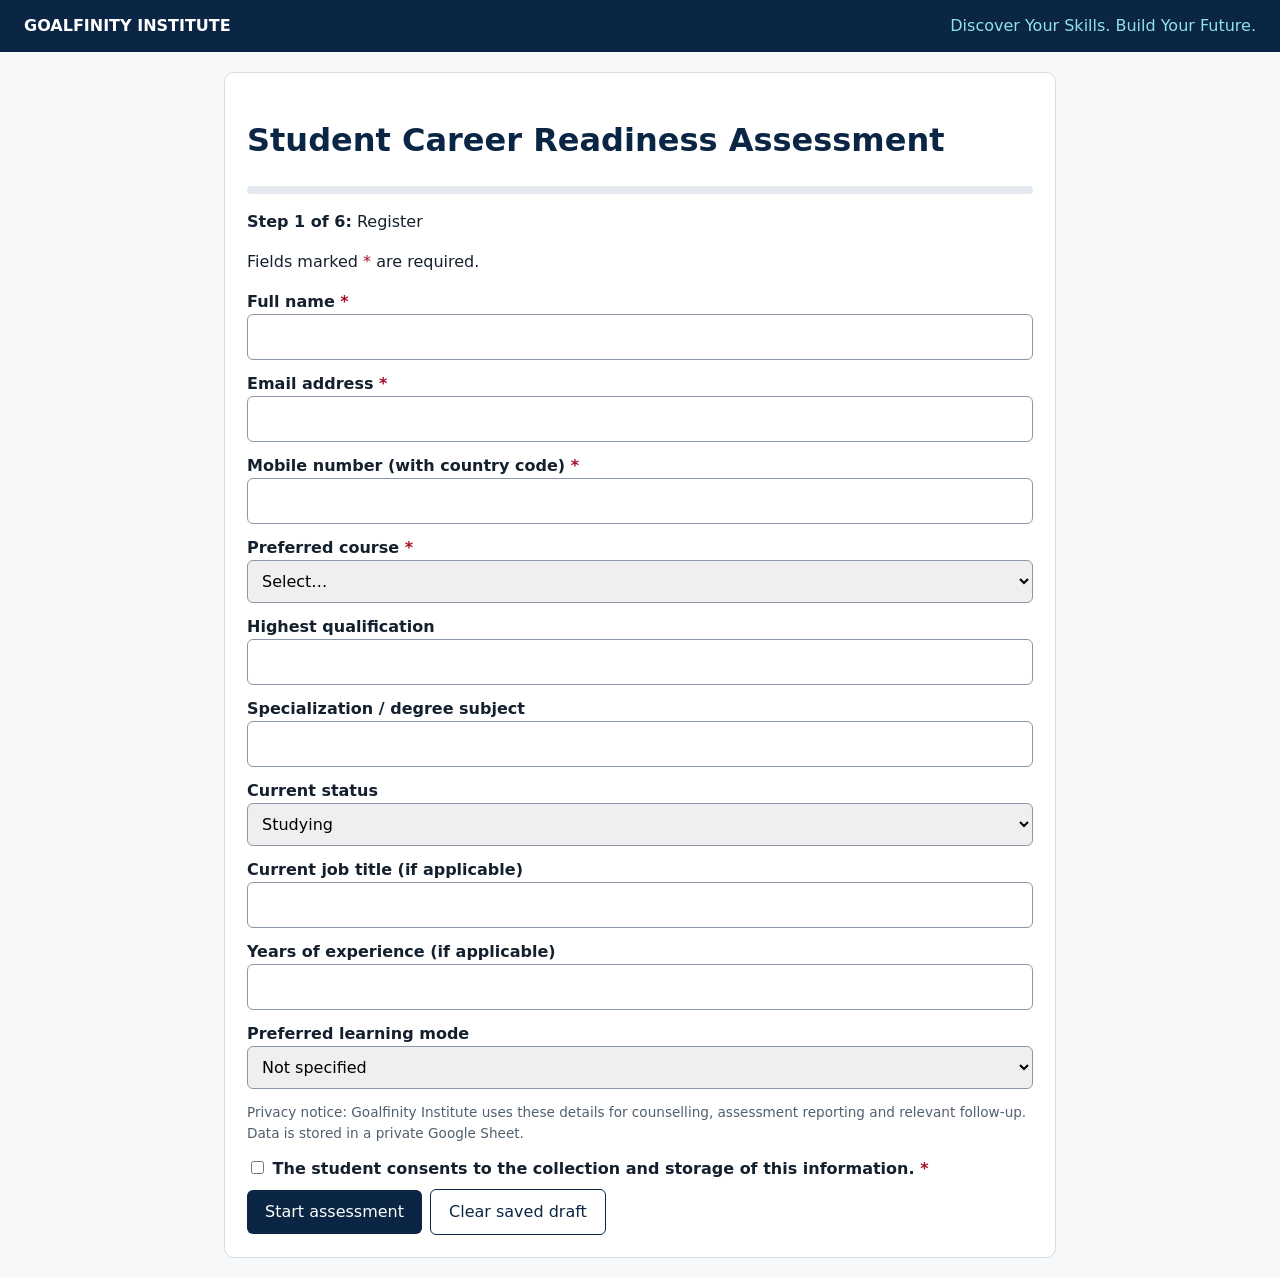
==== commit 677b80e9: "commit changes commit" ====
--- a/index.html
+++ b/index.html
@@ -1,539 +1,7 @@
-<!DOCTYPE html>
-<html lang="en">
-<head>
-  <meta charset="UTF-8">
-  <meta name="viewport" content="width=device-width, initial-scale=1.0">
-  <meta name="description" content="Goalfinity Institute — Student Career Readiness Assessment Platform. Diagnostic evaluation for AI, Digital Marketing, and Cloud Computing courses.">
-  <title>Goalfinity Institute — Student Career Readiness Assessment Platform</title>
-
-  <!-- Stylesheets -->
-  <link rel="stylesheet" href="assets/css/styles.css">
-  <link rel="stylesheet" href="assets/css/report.css">
-</head>
-<body>
-
-  <!-- ========================================================================
-       TOP HEADER & BRAND BAR
-       ======================================================================== -->
-  <header class="site-header">
-    <div class="header-container">
-      <div class="brand-wrapper">
-        <h1 class="brand-title">
-          <span class="brand-logo-badge">GOALFINITY</span>
-          Goalfinity Institute
-        </h1>
-        <p class="brand-tagline">Discover Your Skills. Build Your Future.</p>
-      </div>
-      <div class="header-actions">
-        <span class="assessment-id-badge" title="Unique Assessment ID">
-          ID: <span id="display-assessment-id">GF-INITIALIZING</span>
-        </span>
-        <button type="button" class="btn btn-secondary btn-sm" id="btn-clear-draft" title="Clear saved draft data">
-          Clear Draft
-        </button>
-      </div>
-    </div>
-  </header>
-
-  <!-- ========================================================================
-       ALERT BANNERS (OFFLINE QUEUE & DRAFT RESTORATION)
-       ======================================================================== -->
-  <div id="offline-queue-alert" class="alert-banner alert-banner-warning" style="display: none;">
-    <span>
-      <strong>Offline Submissions Pending:</strong>
-      You have <strong id="offline-queue-count">0</strong> assessment(s) stored locally that haven't synced to Google Sheets.
-    </span>
-    <button type="button" class="btn btn-sm btn-dark" id="btn-sync-offline-queue">Sync Offline Queue</button>
-  </div>
-
-  <div id="draft-notice-banner" class="alert-banner alert-banner-info" style="display: none;">
-    <span>
-      <strong>Draft Restored:</strong> An in-progress student assessment draft was automatically loaded from this browser's local storage.
-    </span>
-    <span class="text-muted" style="font-size: 0.8rem;">Autosave active</span>
-  </div>
-
-  <!-- ========================================================================
-       WIZARD PROGRESS INDICATOR
-       ======================================================================== -->
-  <div class="progress-container">
-    <div class="progress-header">
-      <span class="progress-step-label" id="progress-step-label">Step 1 of 10</span>
-      <span class="text-muted" style="font-size: 0.82rem;">Career Readiness Diagnostic</span>
-    </div>
-    <div class="progress-track-main">
-      <div class="progress-bar-fill" id="main-progress-bar" style="width: 10%;"></div>
-    </div>
-    <div class="step-indicators-scroll">
-      <span class="step-indicator-pill step-active" data-step="1">1. Intake</span>
-      <span class="step-indicator-pill" data-step="2">2. Course</span>
-      <span class="step-indicator-pill" data-step="3">3. Common Readiness</span>
-      <span class="step-indicator-pill" data-step="4">4. Domain Diagnostic</span>
-      <span class="step-indicator-pill" data-step="5">5. Practical Check</span>
-      <span class="step-indicator-pill" data-step="6">6. Review</span>
-      <span class="step-indicator-pill" data-step="7">7. Scoring</span>
-      <span class="step-indicator-pill" data-step="8">8. Sheets Sync</span>
-      <span class="step-indicator-pill" data-step="9">9. Student Report</span>
-      <span class="step-indicator-pill" data-step="10">10. Next Actions</span>
-    </div>
-  </div>
-
-  <!-- ========================================================================
-       MAIN APPLICATION CONTAINER (STEPS 1 - 10)
-       ======================================================================== -->
-  <main class="main-wrapper">
-
-    <!-- --------------------------------------------------------------------
-         STEP 1: STUDENT INTAKE FORM
-         -------------------------------------------------------------------- -->
-    <section class="step-section" id="step-section-1" style="display: block;">
-      <div class="step-card-header">
-        <span class="step-badge">Step 1 of 10</span>
-        <h2 class="step-title">Student Registration & Intake</h2>
-        <p class="step-description">Capture mandatory student contact information, academic background, and counselling consent before beginning the diagnostic questionnaire.</p>
-      </div>
-
-      <div class="step-card-body">
-        <form id="intake-form" novalidate onsubmit="return false;">
-          <input type="hidden" id="intake-assessment-id" value="">
-
-          <div class="form-grid">
-            <div class="form-group">
-              <label class="form-label" for="student-name">Student Full Name <span class="required-star">*</span></label>
-              <input type="text" class="form-input" id="student-name" placeholder="e.g., Ananya Sharma" required autocomplete="name">
-              <div class="field-error" id="student-name-error" style="display:none;"></div>
-            </div>
-
-            <div class="form-group">
-              <label class="form-label" for="student-email">Email Address <span class="required-star">*</span></label>
-              <input type="email" class="form-input" id="student-email" placeholder="e.g., student@example.com" required autocomplete="email">
-              <div class="field-error" id="student-email-error" style="display:none;"></div>
-              <span class="form-hint">Official diagnostic report will be transmitted to this email.</span>
-            </div>
-
-            <div class="form-group">
-              <label class="form-label" for="student-mobile">Mobile Number (with Country Code) <span class="required-star">*</span></label>
-              <input type="tel" class="form-input" id="student-mobile" placeholder="e.g., +91 9876543210 or +1 415 555 2671" required autocomplete="tel">
-              <div class="field-error" id="student-mobile-error" style="display:none;"></div>
-              <span class="form-hint">Accepts international country codes. E.g., +91, +1, +44, +971, +65.</span>
-            </div>
-
-            <div class="form-group">
-              <label class="form-label" for="course-interest">Preferred Course Track <span class="required-star">*</span></label>
-              <select class="form-select" id="course-interest" required>
-                <option value="">— Select Course of Interest —</option>
-                <option value="ai">Artificial Intelligence (AI)</option>
-                <option value="digital_marketing">Digital Marketing</option>
-                <option value="cloud_computing">Cloud Computing</option>
-              </select>
-              <div class="field-error" id="course-interest-error" style="display:none;"></div>
-            </div>
-
-            <div class="form-group">
-              <label class="form-label" for="student-education">Highest Educational Qualification <span class="required-star">*</span></label>
-              <select class="form-select" id="student-education" required>
-                <option value="">— Select Qualification —</option>
-                <option value="High School / 12th">High School / 12th Standard</option>
-                <option value="Diploma">Polytechnic / Vocational Diploma</option>
-                <option value="Bachelor's Degree">Bachelor's Degree (Pursuing or Completed)</option>
-                <option value="Master's Degree">Master's Degree (Pursuing or Completed)</option>
-                <option value="Doctorate / PhD">Doctorate / PhD</option>
-                <option value="Other">Other Equivalent Qualification</option>
-              </select>
-              <div class="field-error" id="student-education-error" style="display:none;"></div>
-            </div>
-
-            <div class="form-group">
-              <label class="form-label" for="student-specialization">Degree Subject / Specialization</label>
-              <input type="text" class="form-input" id="student-specialization" placeholder="e.g., Computer Science, Commerce, Mechanical, Arts">
-              <span class="form-hint">Specialization or major subject.</span>
-            </div>
-
-            <div class="form-group">
-              <label class="form-label" for="student-status">Current Employment / Study Status <span class="required-star">*</span></label>
-              <select class="form-select" id="student-status" required>
-                <option value="">— Select Current Status —</option>
-                <option value="studying">Currently Studying (College / University)</option>
-                <option value="employed">Employed (Working Professional)</option>
-                <option value="unemployed">Seeking Employment / Fresh Graduate</option>
-                <option value="career_transition">Career Transitioning / Returning to Work</option>
-              </select>
-              <div class="field-error" id="student-status-error" style="display:none;"></div>
-            </div>
-
-            <div class="form-group">
-              <label class="form-label" for="student-job-title">Current Job Title (If Employed)</label>
-              <input type="text" class="form-input" id="student-job-title" placeholder="e.g., Software Trainee, Sales Associate, Analyst">
-            </div>
-
-            <div class="form-group">
-              <label class="form-label" for="student-experience">Total Professional Experience</label>
-              <select class="form-select" id="student-experience">
-                <option value="0">0 Years (Fresher / Student)</option>
-                <option value="less_than_1">&lt; 1 Year</option>
-                <option value="1_to_3">1 – 3 Years</option>
-                <option value="3_to_5">3 – 5 Years</option>
-                <option value="5_plus">5+ Years</option>
-              </select>
-            </div>
-
-            <div class="form-group">
-              <label class="form-label" for="learning-mode">Preferred Learning Mode</label>
-              <select class="form-select" id="learning-mode">
-                <option value="Online Live">Live Online Interactive Cohort</option>
-                <option value="Hybrid / Classroom">Classroom / Hybrid Mentorship</option>
-                <option value="Self-Paced with Mentorship">Self-Paced with 1-on-1 Milestone Mentorship</option>
-              </select>
-            </div>
-          </div>
-
-          <!-- Consent & Privacy Notice -->
-          <div class="consent-box">
-            <label class="checkbox-label" for="student-consent">
-              <input type="checkbox" id="student-consent" required>
-              <span>I consent to Goalfinity Institute collecting and processing the above contact and assessment information for academic counselling and personalized reporting. <span class="required-star">*</span></span>
-            </label>
-            <div class="field-error" id="student-consent-error" style="display:none;"></div>
-            <p class="privacy-notice-text">
-              <strong>Privacy Notice:</strong> Goalfinity Institute uses your details strictly for educational assessment, roadmap recommendations, and official counselling communications. Your data is never sold or shared with unauthorized commercial parties.
-            </p>
-          </div>
-        </form>
-      </div>
-
-      <div class="wizard-footer-bar">
-        <div></div>
-        <button type="button" class="btn btn-primary" id="btn-intake-next">
-          Begin Assessment &bull; Next &rarr;
-        </button>
-      </div>
-    </section>
-
-    <!-- --------------------------------------------------------------------
-         STEP 2: COURSE CONFIRMATION & ORIENTATION
-         -------------------------------------------------------------------- -->
-    <section class="step-section" id="step-section-2">
-      <div class="step-card-header">
-        <span class="step-badge">Step 2 of 10</span>
-        <h2 class="step-title">Course Confirmation & Track Orientation</h2>
-        <p class="step-description">Confirm the selected career path with <strong id="course-confirm-student">the candidate</strong> before commencing the diagnostic.</p>
-      </div>
-
-      <div class="step-card-body">
-        <div class="review-card" style="border-left: 4px solid var(--accent-teal);">
-          <span class="step-badge">Selected Course</span>
-          <h3 id="course-confirm-title" style="font-size: 1.4rem; color: var(--primary-navy); margin: 0.5rem 0;">Artificial Intelligence</h3>
-          <p id="course-confirm-desc" class="text-muted" style="font-size: 0.95rem; line-height: 1.5;">Foundational & applied AI, Python programming, data analytics, predictive modeling, and generative AI systems.</p>
-        </div>
-
-        <div style="margin-top: 1.5rem; background-color: #f8fafc; padding: 1.25rem; border-radius: var(--radius-md); border: 1px solid var(--border-color);">
-          <h4 style="color: var(--secondary-navy); margin-bottom: 0.5rem;">Counsellor Orientation Tips:</h4>
-          <ul style="padding-left: 1.25rem; font-size: 0.9rem; color: #334155; line-height: 1.6;">
-            <li>Conduct the assessment conversationally — ask questions naturally while recording responses.</li>
-            <li>Reassure the candidate that beginner ratings and concept uncertainties are completely normal and help us design their optimal starting path.</li>
-            <li>Self-rating questions use a consistent 1–5 scale with an explicit <em>"Not sure"</em> option to prevent guesswork.</li>
-          </ul>
-        </div>
-      </div>
-
-      <div class="wizard-footer-bar">
-        <button type="button" class="btn btn-secondary btn-prev-step" data-target="1">&larr; Back to Intake</button>
-        <button type="button" class="btn btn-primary" id="btn-course-confirm">
-          Proceed to Common Assessment &bull; Next &rarr;
-        </button>
-      </div>
-    </section>
-
-    <!-- --------------------------------------------------------------------
-         STEP 3: COMMON CAREER & LEARNING READINESS ASSESSMENT
-         -------------------------------------------------------------------- -->
-    <section class="step-section" id="step-section-3">
-      <div class="step-card-header">
-        <span class="step-badge">Step 3 of 10</span>
-        <h2 class="step-title">Common Career & Learning Readiness</h2>
-        <p class="step-description">Evaluates career motivation, timeline, weekly study commitment, and digital learning comfort.</p>
-      </div>
-
-      <div class="step-card-body">
-        <div id="common-questions-container">
-          <!-- Dynamically populated from QUESTION_BANK.commonBackground & commonReadiness -->
-        </div>
-      </div>
-
-      <div class="wizard-footer-bar">
-        <button type="button" class="btn btn-secondary btn-prev-step" data-target="2">&larr; Back</button>
-        <button type="button" class="btn btn-primary btn-next-step" data-target="4">
-          Proceed to Domain Diagnostic &bull; Next &rarr;
-        </button>
-      </div>
-    </section>
-
-    <!-- --------------------------------------------------------------------
-         STEP 4: COURSE-SPECIFIC TECHNICAL ASSESSMENT
-         -------------------------------------------------------------------- -->
-    <section class="step-section" id="step-section-4">
-      <div class="step-card-header">
-        <span class="step-badge">Step 4 of 10</span>
-        <h2 class="step-title">Course-Specific Diagnostic Assessment</h2>
-        <p class="step-description">Deep-dive technical, analytical, and scenario-based diagnostic tailored to the chosen track.</p>
-      </div>
-
-      <div class="step-card-body">
-        <div id="technical-questions-container">
-          <!-- Dynamically populated based on selected course -->
-        </div>
-      </div>
-
-      <div class="wizard-footer-bar">
-        <button type="button" class="btn btn-secondary btn-prev-step" data-target="3">&larr; Back</button>
-        <button type="button" class="btn btn-primary btn-next-step" data-target="5">
-          Proceed to Practical Assessment &bull; Next &rarr;
-        </button>
-      </div>
-    </section>
-
-    <!-- --------------------------------------------------------------------
-         STEP 5: PRACTICAL SKILL ASSESSMENT
-         -------------------------------------------------------------------- -->
-    <section class="step-section" id="step-section-5">
-      <div class="step-card-header">
-        <span class="step-badge">Step 5 of 10</span>
-        <h2 class="step-title">Practical Skill & Reasoning Check</h2>
-        <p class="step-description">5–10 minute objective multiple-choice check and counsellor scenario evaluation rubric.</p>
-      </div>
-
-      <div class="step-card-body">
-        <div id="practical-quiz-container">
-          <!-- Dynamically populated practical MCQs + Rubric -->
-        </div>
-      </div>
-
-      <div class="wizard-footer-bar">
-        <button type="button" class="btn btn-secondary btn-prev-step" data-target="4">&larr; Back</button>
-        <button type="button" class="btn btn-primary btn-next-step" data-target="6">
-          Proceed to Review &bull; Next &rarr;
-        </button>
-      </div>
-    </section>
-
-    <!-- --------------------------------------------------------------------
-         STEP 6: REVIEW ANSWERS & COUNSELLOR OBSERVATIONS
-         -------------------------------------------------------------------- -->
-    <section class="step-section" id="step-section-6">
-      <div class="step-card-header">
-        <span class="step-badge">Step 6 of 10</span>
-        <h2 class="step-title">Review Answers & Counsellor Observations</h2>
-        <p class="step-description">Verify entered candidate responses and record confidential counselling observations.</p>
-      </div>
-
-      <div class="step-card-body">
-        <div id="review-summary-container">
-          <!-- Populated by AssessmentController.renderReviewSummary() -->
-        </div>
-
-        <div class="counsellor-notes-section">
-          <label class="form-label" for="counsellor-notes-input"><strong>Academic Counsellor Observations & Notes</strong></label>
-          <textarea class="form-textarea" id="counsellor-notes-input" rows="4" placeholder="Record qualitative observations: candidate's enthusiasm, communication clarity, learning mindset, potential scheduling constraints, or pacing recommendations..."></textarea>
-
-          <div style="margin-top: 1rem;">
-            <label class="checkbox-label" for="include-counsellor-notes">
-              <input type="checkbox" id="include-counsellor-notes">
-              <span>Include these counsellor notes in the student's printable report (Leave unchecked to keep notes internal).</span>
-            </label>
-          </div>
-        </div>
-      </div>
-
-      <div class="wizard-footer-bar">
-        <button type="button" class="btn btn-secondary btn-prev-step" data-target="5">&larr; Back to Practical</button>
-        <button type="button" class="btn btn-primary" id="btn-calculate-score">
-          Calculate Assessment &bull; Next &rarr;
-        </button>
-      </div>
-    </section>
-
-    <!-- --------------------------------------------------------------------
-         STEP 7: SCORE CALCULATION & RECOMMENDATION
-         -------------------------------------------------------------------- -->
-    <section class="step-section" id="step-section-7">
-      <div class="step-card-header">
-        <span class="step-badge">Step 7 of 10</span>
-        <h2 class="step-title">Readiness Score & Guidance Band</h2>
-        <p class="step-description">Calculated weighted score breakdown across foundational, practical, and readiness categories.</p>
-      </div>
-
-      <div class="step-card-body">
-        <div id="score-preview-container">
-          <!-- Populated by AssessmentController.renderScorePreviewStep() -->
-        </div>
-      </div>
-
-      <div class="wizard-footer-bar">
-        <button type="button" class="btn btn-secondary btn-prev-step" data-target="6">&larr; Back to Review</button>
-        <button type="button" class="btn btn-primary" id="btn-proceed-to-save">
-          Save to Google Sheets &bull; Next &rarr;
-        </button>
-      </div>
-    </section>
-
-    <!-- --------------------------------------------------------------------
-         STEP 8: SAVE TO GOOGLE SHEETS
-         -------------------------------------------------------------------- -->
-    <section class="step-section" id="step-section-8">
-      <div class="step-card-header">
-        <span class="step-badge">Step 8 of 10</span>
-        <h2 class="step-title">Google Sheets Database Synchronization</h2>
-        <p class="step-description">Permanently records the student assessment record, category scores, and question audit trail.</p>
-      </div>
-
-      <div class="step-card-body">
-        <div id="sheets-sync-status" class="sync-status-box status-loading" style="display:none;">
-          <span id="sync-spinner" class="spinner"></span> Ready to transmit data.
-        </div>
-
-        <div style="background-color: #f8fafc; border: 1px solid var(--border-color); border-radius: var(--radius-md); padding: 1.5rem; margin-bottom: 1.5rem;">
-          <h4 style="color: var(--secondary-navy); margin-bottom: 0.5rem;">Database Sync Protocol:</h4>
-          <p style="font-size: 0.9rem; color: #334155; line-height: 1.5;">
-            Click <strong>"Synchronize Record"</strong> below to securely transmit this assessment to the Goalfinity Google Spreadsheet via the Google Apps Script integration.
-          </p>
-          <p style="font-size: 0.85rem; color: var(--text-muted); margin-top: 0.5rem;">
-            <em>Note: If you are offline or the web app URL is not yet configured, the assessment is automatically saved in your browser's offline queue so no data is ever lost.</em>
-          </p>
-        </div>
-
-        <div style="display: flex; gap: 1rem; flex-wrap: wrap;">
-          <button type="button" class="btn btn-primary" id="btn-sync-sheets">
-            Synchronize Record to Google Sheets
-          </button>
-          <button type="button" class="btn btn-danger-outline" id="btn-retry-sync" style="display:none;">
-            Retry Submission
-          </button>
-          <button type="button" class="btn btn-secondary" id="btn-view-report-offline">
-            View / Print Report Offline &rarr;
-          </button>
-        </div>
-      </div>
-
-      <div class="wizard-footer-bar">
-        <button type="button" class="btn btn-secondary btn-prev-step" data-target="7">&larr; Back to Scores</button>
-        <button type="button" class="btn btn-primary" id="btn-proceed-to-report" style="display:none;">
-          View Student Report &bull; Next &rarr;
-        </button>
-      </div>
-    </section>
-
-    <!-- --------------------------------------------------------------------
-         STEP 9: 4-PAGE DYNAMIC STUDENT REPORT
-         -------------------------------------------------------------------- -->
-    <section class="step-section" id="step-section-9">
-      <div class="step-card-header no-print">
-        <span class="step-badge">Step 9 of 10</span>
-        <h2 class="step-title">Official Student Career Readiness Report</h2>
-        <p class="step-description">Polished, print-ready 4-page diagnostic report with visual skills bars, gap analysis, and roadmap.</p>
-      </div>
-
-      <div class="step-card-body">
-        <div class="print-actions-bar no-print" style="display: flex; gap: 1rem; margin-bottom: 1.5rem; flex-wrap: wrap; justify-content: flex-end;">
-          <button type="button" class="btn btn-dark" id="btn-print-report">
-            &#128438; Print Report
-          </button>
-          <button type="button" class="btn btn-primary" id="btn-download-pdf">
-            &#128190; Download / Save as PDF
-          </button>
-          <button type="button" class="btn btn-secondary" id="btn-to-step-10">
-            Proceed to Next Actions &bull; Next &rarr;
-          </button>
-        </div>
-
-        <!-- Printable 4-page report DOM container -->
-        <div id="report-view-container">
-          <!-- Dynamically populated by Report.renderReportHTML() -->
-        </div>
-      </div>
-
-      <div class="wizard-footer-bar no-print">
-        <button type="button" class="btn btn-secondary btn-prev-step" data-target="8">&larr; Back to Database</button>
-        <button type="button" class="btn btn-primary btn-next-step" data-target="10">
-          Counsellor Action Plan &bull; Next &rarr;
-        </button>
-      </div>
-    </section>
-
-    <!-- --------------------------------------------------------------------
-         STEP 10: COUNSELLOR FOLLOW-UP & ACTION PLAN
-         -------------------------------------------------------------------- -->
-    <section class="step-section" id="step-section-10">
-      <div class="step-card-header">
-        <span class="step-badge">Step 10 of 10</span>
-        <h2 class="step-title">Counsellor Follow-up & Next Actions</h2>
-        <p class="step-description">Structured next steps to guide the student enquiry from assessment to enrollment.</p>
-      </div>
-
-      <div class="step-card-body">
-        <div class="review-card" style="border-left: 4px solid var(--accent-teal);">
-          <h4>Diagnostic Complete for <span id="action-plan-student-name">Student</span></h4>
-          <p style="font-size: 0.92rem; color: #334155; margin-top: 0.35rem;">
-            <strong>Recommended Next Step:</strong> <span id="action-plan-recommended-action">Schedule curriculum orientation session.</span>
-          </p>
-        </div>
-
-        <div style="background-color: #ffffff; border: 1.5px solid var(--border-color); border-radius: var(--radius-md); padding: 1.5rem; margin-top: 1.5rem;">
-          <h4 style="color: var(--secondary-navy); margin-bottom: 0.85rem;">Sales Counsellor Checklist:</h4>
-          <div style="display: flex; flex-direction: column; gap: 0.75rem; font-size: 0.9rem;">
-            <label class="checkbox-label">
-              <input type="checkbox">
-              <span>Share the generated 4-page PDF Career Readiness Report via email or print a physical copy.</span>
-            </label>
-            <label class="checkbox-label">
-              <input type="checkbox">
-              <span>Review the diagnosed skill gaps with the candidate and explain how Goalfinity's guided labs resolve them.</span>
-            </label>
-            <label class="checkbox-label">
-              <input type="checkbox">
-              <span>Align on weekly study commitment (10–15 hrs or 15–20 hrs) and project target completion date.</span>
-            </label>
-            <label class="checkbox-label">
-              <input type="checkbox">
-              <span>Schedule 1-on-1 academic faculty interview or cohort demo session.</span>
-            </label>
-          </div>
-        </div>
-
-        <div style="margin-top: 2rem; text-align: center;">
-          <button type="button" class="btn btn-dark btn-lg" id="btn-new-assessment" style="padding: 0.9rem 2rem; font-size: 1.05rem;">
-            + Start New Student Assessment
-          </button>
-        </div>
-      </div>
-
-      <div class="wizard-footer-bar">
-        <button type="button" class="btn btn-secondary btn-prev-step" data-target="9">&larr; Back to Report</button>
-        <div></div>
-      </div>
-    </section>
-
-  </main>
-
-  <!-- ========================================================================
-       FOOTER
-       ======================================================================== -->
-  <footer style="text-align: center; padding: 2rem 1rem; color: var(--text-muted); font-size: 0.82rem; border-top: 1px solid var(--border-color); background-color: #ffffff;">
-    <p>&copy; Goalfinity Institute. All Rights Reserved. Student Career Readiness Assessment Platform.</p>
-    <p style="margin-top: 0.25rem;">Built for GitHub Pages &bull; Google Sheets Database Integration Layer</p>
-  </footer>
-
-  <!-- ========================================================================
-       APPLICATION SCRIPTS (ORDER MATTERS)
-       ======================================================================== -->
-  <script src="assets/js/config.js"></script>
-  <script src="assets/js/validation.js"></script>
-  <script src="assets/js/questions.js"></script>
-  <script src="assets/js/scoring.js"></script>
-  <script src="assets/js/recommendations.js"></script>
-  <script src="assets/js/sheets-client.js"></script>
-  <script src="assets/js/report.js"></script>
-  <script src="assets/js/intake.js"></script>
-  <script src="assets/js/assessment.js"></script>
-  <script src="assets/js/app.js"></script>
-</body>
-</html>
+<!DOCTYPE html><html lang="en"><head><meta charset="utf-8"><meta name="viewport" content="width=device-width,initial-scale=1">
+<title>Goalfinity Institute – Career Readiness Assessment</title>
+<link rel="stylesheet" href="assets/css/styles.css"></head><body>
+<header class="top no-print"><b>GOALFINITY INSTITUTE</b><span>Discover Your Skills. Build Your Future.</span></header>
+<main id="app" aria-live="polite"></main>
+<script src="assets/js/config.js"></script><script src="assets/js/questions.js"></script>
+<script src="assets/js/scoring.js"></script><script src="assets/js/app.js"></script></body></html>
--- a/assets/css/styles.css
+++ b/assets/css/styles.css
@@ -1,875 +1,12 @@
-/*
- * Goalfinity Institute — Career Readiness Assessment Platform
- * Main Stylesheet
- *
- * Theme:
- * - Goalfinity Deep Navy: #0b2545, #133e68
- * - Goalfinity Teal Accent: #00a896, #028090
- * - Slate Neutral Background: #f8f9fa, #f1f5f9
- * - Surface Cards: #ffffff
- * - High-contrast text: #0f172a, #334155
- */
-
-:root {
-  --primary-navy: #0b2545;
-  --primary-navy-dark: #07172b;
-  --secondary-navy: #133e68;
-  --accent-teal: #00a896;
-  --accent-teal-dark: #028090;
-  --accent-coral: #e07a5f;
-  --bg-slate: #f8f9fa;
-  --surface-card: #ffffff;
-  --text-main: #0f172a;
-  --text-muted: #64748b;
-  --border-color: #e2e8f0;
-  --border-focus: #00a896;
-  --success-color: #10b981;
-  --warning-color: #f59e0b;
-  --danger-color: #ef4444;
-  --radius-sm: 6px;
-  --radius-md: 10px;
-  --radius-lg: 14px;
-  --shadow-sm: 0 1px 3px rgba(0, 0, 0, 0.05);
-  --shadow-md: 0 4px 6px -1px rgba(0, 0, 0, 0.08), 0 2px 4px -2px rgba(0, 0, 0, 0.04);
-  --shadow-lg: 0 10px 15px -3px rgba(0, 0, 0, 0.1), 0 4px 6px -4px rgba(0, 0, 0, 0.05);
-  --font-family: -apple-system, BlinkMacSystemFont, "Segoe UI", Roboto, "Helvetica Neue", Arial, sans-serif;
-}
-
-* {
-  box-sizing: border-box;
-  margin: 0;
-  padding: 0;
-}
-
-body {
-  font-family: var(--font-family);
-  background-color: var(--bg-slate);
-  color: var(--text-main);
-  line-height: 1.6;
-  -webkit-font-smoothing: antialiased;
-}
-
-/* ==========================================================================
-   Header & Brand Navbar
-   ========================================================================== */
-.site-header {
-  background-color: var(--primary-navy);
-  color: #ffffff;
-  padding: 1rem 1.5rem;
-  border-bottom: 3px solid var(--accent-teal);
-  box-shadow: var(--shadow-md);
-  position: sticky;
-  top: 0;
-  z-index: 100;
-}
-
-.header-container {
-  max-width: 1100px;
-  margin: 0 auto;
-  display: flex;
-  align-items: center;
-  justify-content: space-between;
-  flex-wrap: wrap;
-  gap: 1rem;
-}
-
-.brand-wrapper {
-  display: flex;
-  flex-direction: column;
-}
-
-.brand-title {
-  font-size: 1.4rem;
-  font-weight: 800;
-  letter-spacing: -0.02em;
-  color: #ffffff;
-  display: flex;
-  align-items: center;
-  gap: 0.5rem;
-}
-
-.brand-logo-badge {
-  background: linear-gradient(135deg, var(--accent-teal), #3a86ff);
-  color: #ffffff;
-  padding: 0.2rem 0.6rem;
-  border-radius: var(--radius-sm);
-  font-size: 0.9rem;
-  font-weight: 900;
-  letter-spacing: 0.05em;
-}
-
-.brand-tagline {
-  font-size: 0.8rem;
-  color: #cbd5e1;
-  font-weight: 400;
-}
-
-.header-actions {
-  display: flex;
-  align-items: center;
-  gap: 0.75rem;
-}
-
-.assessment-id-badge {
-  background-color: rgba(255, 255, 255, 0.12);
-  color: #f1f5f9;
-  padding: 0.4rem 0.8rem;
-  border-radius: var(--radius-sm);
-  font-size: 0.82rem;
-  font-family: monospace;
-  font-weight: 600;
-  border: 1px solid rgba(255, 255, 255, 0.2);
-}
-
-/* ==========================================================================
-   Notice Banners & Alerts
-   ========================================================================== */
-.alert-banner {
-  max-width: 1100px;
-  margin: 0.75rem auto 0;
-  padding: 0.75rem 1.25rem;
-  border-radius: var(--radius-md);
-  display: flex;
-  align-items: center;
-  justify-content: space-between;
-  gap: 1rem;
-  font-size: 0.9rem;
-}
-
-.alert-banner-warning {
-  background-color: #fef3c7;
-  color: #92400e;
-  border: 1px solid #fde68a;
-}
-
-.alert-banner-info {
-  background-color: #e0f2fe;
-  color: #0369a1;
-  border: 1px solid #bae6fd;
-}
-
-/* ==========================================================================
-   Wizard Progress Bar
-   ========================================================================== */
-.progress-container {
-  max-width: 1100px;
-  margin: 1.25rem auto 0;
-  padding: 0 1rem;
-}
-
-.progress-header {
-  display: flex;
-  justify-content: space-between;
-  align-items: center;
-  margin-bottom: 0.5rem;
-}
-
-.progress-step-label {
-  font-size: 0.88rem;
-  font-weight: 700;
-  color: var(--secondary-navy);
-}
-
-.progress-track-main {
-  width: 100%;
-  height: 8px;
-  background-color: #e2e8f0;
-  border-radius: 999px;
-  overflow: hidden;
-}
-
-.progress-bar-fill {
-  height: 100%;
-  width: 10%;
-  background: linear-gradient(90deg, var(--secondary-navy), var(--accent-teal));
-  transition: width 0.3s ease-in-out;
-}
-
-.step-indicators-scroll {
-  display: flex;
-  gap: 0.5rem;
-  overflow-x: auto;
-  padding: 0.75rem 0;
-  scrollbar-width: none;
-}
-
-.step-indicator-pill {
-  padding: 0.3rem 0.7rem;
-  background-color: #ffffff;
-  border: 1px solid var(--border-color);
-  border-radius: var(--radius-sm);
-  font-size: 0.75rem;
-  font-weight: 600;
-  color: var(--text-muted);
-  white-space: nowrap;
-  display: flex;
-  align-items: center;
-  gap: 0.35rem;
-}
-
-.step-indicator-pill.step-active {
-  background-color: var(--secondary-navy);
-  color: #ffffff;
-  border-color: var(--secondary-navy);
-}
-
-.step-indicator-pill.step-completed {
-  border-color: var(--accent-teal);
-  color: var(--accent-teal-dark);
-}
-
-/* ==========================================================================
-   Main Content Layout & Step Cards
-   ========================================================================== */
-.main-wrapper {
-  max-width: 1100px;
-  margin: 1.5rem auto 3rem;
-  padding: 0 1rem;
-}
-
-.step-section {
-  display: none;
-  background-color: var(--surface-card);
-  border-radius: var(--radius-lg);
-  box-shadow: var(--shadow-md);
-  border: 1px solid var(--border-color);
-  overflow: hidden;
-  animation: fadeIn 0.25s ease-in-out;
-}
-
-@keyframes fadeIn {
-  from { opacity: 0; transform: translateY(6px); }
-  to { opacity: 1; transform: translateY(0); }
-}
-
-.step-card-header {
-  background: linear-gradient(135deg, #f8fafc, #edf2f7);
-  padding: 1.5rem 2rem;
-  border-bottom: 1px solid var(--border-color);
-}
-
-.step-badge {
-  display: inline-block;
-  background-color: #e0f2fe;
-  color: var(--secondary-navy);
-  font-size: 0.75rem;
-  font-weight: 700;
-  padding: 0.25rem 0.6rem;
-  border-radius: 999px;
-  text-transform: uppercase;
-  letter-spacing: 0.05em;
-  margin-bottom: 0.5rem;
-}
-
-.step-title {
-  font-size: 1.5rem;
-  font-weight: 800;
-  color: var(--primary-navy);
-  margin-bottom: 0.35rem;
-}
-
-.step-description {
-  color: var(--text-muted);
-  font-size: 0.95rem;
-}
-
-.step-card-body {
-  padding: 2rem;
-}
-
-/* ==========================================================================
-   Form Fields, Inputs & Validation
-   ========================================================================== */
-.form-grid {
-  display: grid;
-  grid-template-columns: repeat(auto-fit, minmax(280px, 1fr));
-  gap: 1.5rem;
-  margin-bottom: 1.5rem;
-}
-
-.form-group {
-  display: flex;
-  flex-direction: column;
-}
-
-.form-label {
-  font-weight: 600;
-  font-size: 0.9rem;
-  color: var(--text-main);
-  margin-bottom: 0.4rem;
-}
-
-.required-star {
-  color: var(--danger-color);
-  font-weight: bold;
-}
-
-.form-input, .form-select, .form-textarea {
-  width: 100%;
-  padding: 0.7rem 0.9rem;
-  font-size: 0.95rem;
-  font-family: inherit;
-  color: var(--text-main);
-  background-color: #ffffff;
-  border: 1.5px solid var(--border-color);
-  border-radius: var(--radius-sm);
-  transition: border-color 0.15s ease, box-shadow 0.15s ease;
-}
-
-.form-input:focus, .form-select:focus, .form-textarea:focus {
-  outline: none;
-  border-color: var(--border-focus);
-  box-shadow: 0 0 0 3px rgba(0, 168, 150, 0.15);
-}
-
-.form-input.input-invalid, .form-select.input-invalid {
-  border-color: var(--danger-color);
-  background-color: #fef2f2;
-}
-
-.field-error {
-  color: var(--danger-color);
-  font-size: 0.8rem;
-  font-weight: 500;
-  margin-top: 0.35rem;
-}
-
-.form-hint {
-  font-size: 0.8rem;
-  color: var(--text-muted);
-  margin-top: 0.3rem;
-}
-
-/* Consent Box */
-.consent-box {
-  background-color: #f8fafc;
-  border: 1px solid var(--border-color);
-  border-radius: var(--radius-md);
-  padding: 1.25rem;
-  margin-top: 1rem;
-}
-
-.checkbox-label {
-  display: flex;
-  align-items: flex-start;
-  gap: 0.75rem;
-  cursor: pointer;
-  font-size: 0.9rem;
-  font-weight: 500;
-}
-
-.checkbox-label input[type="checkbox"] {
-  margin-top: 0.25rem;
-  width: 18px;
-  height: 18px;
-  accent-color: var(--accent-teal);
-}
-
-.privacy-notice-text {
-  font-size: 0.8rem;
-  color: var(--text-muted);
-  margin-top: 0.6rem;
-  padding-left: 2rem;
-  line-height: 1.4;
-}
-
-/* ==========================================================================
-   Question Cards & Assessment Markup
-   ========================================================================== */
-.assessment-section-group {
-  margin-bottom: 2rem;
-}
-
-.group-title {
-  font-size: 1.15rem;
-  font-weight: 700;
-  color: var(--primary-navy);
-  margin-bottom: 0.25rem;
-  display: flex;
-  align-items: center;
-  gap: 0.5rem;
-}
-
-.group-num {
-  background-color: var(--secondary-navy);
-  color: #ffffff;
-  display: inline-flex;
-  align-items: center;
-  justify-content: center;
-  width: 24px;
-  height: 24px;
-  border-radius: 50%;
-  font-size: 0.75rem;
-}
-
-.group-hint {
-  font-size: 0.88rem;
-  color: var(--text-muted);
-  margin-bottom: 1.25rem;
-}
-
-.question-card {
-  background-color: #ffffff;
-  border: 1.5px solid var(--border-color);
-  border-radius: var(--radius-md);
-  padding: 1.25rem 1.5rem;
-  margin-bottom: 1.25rem;
-  transition: border-color 0.15s ease, box-shadow 0.15s ease;
-}
-
-.question-card:hover {
-  border-color: #cbd5e1;
-  box-shadow: var(--shadow-sm);
-}
-
-.question-card.card-error {
-  border-color: var(--danger-color);
-  background-color: #fffaf0;
-}
-
-.question-header {
-  margin-bottom: 0.85rem;
-}
-
-.q-category-tag {
-  display: inline-block;
-  background-color: #e2e8f0;
-  color: #334155;
-  font-size: 0.7rem;
-  font-weight: 700;
-  text-transform: uppercase;
-  padding: 0.15rem 0.5rem;
-  border-radius: 4px;
-  margin-bottom: 0.4rem;
-}
-
-.q-label {
-  display: block;
-  font-size: 1rem;
-  color: var(--text-main);
-  line-height: 1.45;
-}
-
-.optional-tag {
-  color: var(--text-muted);
-  font-size: 0.85rem;
-  font-weight: normal;
-}
-
-/* Radio Cards Grid */
-.radio-options-grid {
-  display: grid;
-  grid-template-columns: 1fr;
-  gap: 0.6rem;
-}
-
-.radio-card {
-  display: flex;
-  align-items: center;
-  gap: 0.75rem;
-  padding: 0.75rem 1rem;
-  border: 1.5px solid var(--border-color);
-  border-radius: var(--radius-sm);
-  background-color: #ffffff;
-  cursor: pointer;
-  transition: all 0.15s ease;
-}
-
-.radio-card:hover {
-  background-color: #f8fafc;
-  border-color: #94a3b8;
-}
-
-.radio-card input[type="radio"]:checked + .radio-text {
-  font-weight: 600;
-  color: var(--primary-navy);
-}
-
-.radio-card:has(input[type="radio"]:checked) {
-  border-color: var(--accent-teal);
-  background-color: #f0fdfa;
-}
-
-/* Likert Scale UI */
-.likert-scale-wrap {
-  overflow-x: auto;
-  padding-bottom: 0.5rem;
-}
-
-.likert-scale-options {
-  display: flex;
-  gap: 0.75rem;
-  min-width: 500px;
-}
-
-.likert-option {
-  flex: 1;
-  display: flex;
-  flex-direction: column;
-  align-items: center;
-  padding: 0.85rem 0.5rem;
-  border: 1.5px solid var(--border-color);
-  border-radius: var(--radius-sm);
-  background-color: #ffffff;
-  cursor: pointer;
-  text-align: center;
-  transition: all 0.15s ease;
-}
-
-.likert-option input[type="radio"] {
-  display: none;
-}
-
-.likert-bubble {
-  width: 32px;
-  height: 32px;
-  border-radius: 50%;
-  background-color: #f1f5f9;
-  color: var(--text-main);
-  font-weight: 700;
-  display: flex;
-  align-items: center;
-  justify-content: center;
-  margin-bottom: 0.4rem;
-  font-size: 0.95rem;
-  transition: all 0.15s ease;
-}
-
-.likert-sub {
-  font-size: 0.75rem;
-  color: var(--text-muted);
-  line-height: 1.2;
-}
-
-.likert-option:has(input[type="radio"]:checked) {
-  border-color: var(--accent-teal);
-  background-color: #f0fdfa;
-}
-
-.likert-option:has(input[type="radio"]:checked) .likert-bubble {
-  background-color: var(--accent-teal);
-  color: #ffffff;
-}
-
-.likert-option:has(input[type="radio"]:checked) .likert-sub {
-  color: var(--accent-teal-dark);
-  font-weight: 700;
-}
-
-.not-sure-option {
-  border-style: dashed;
-}
-
-/* Quiz Option Card & Rubric Card */
-.q-difficulty {
-  display: inline-block;
-  font-size: 0.7rem;
-  font-weight: 700;
-  padding: 0.15rem 0.5rem;
-  border-radius: 4px;
-  margin-bottom: 0.4rem;
-}
-
-.diff-beginner { background-color: #d1fae5; color: #065f46; }
-.diff-intermediate { background-color: #e0f2fe; color: #0369a1; }
-.diff-advanced { background-color: #fee2e2; color: #991b1b; }
-.diff-rubric { background-color: #fef3c7; color: #92400e; }
-
-.quiz-options-group {
-  display: flex;
-  flex-direction: column;
-  gap: 0.5rem;
-  margin-top: 0.5rem;
-}
-
-.quiz-option-label {
-  display: flex;
-  align-items: center;
-  gap: 0.75rem;
-  padding: 0.75rem 1rem;
-  border: 1.5px solid var(--border-color);
-  border-radius: var(--radius-sm);
-  cursor: pointer;
-  background-color: #ffffff;
-}
-
-.quiz-option-label:has(input[type="radio"]:checked) {
-  border-color: var(--accent-teal);
-  background-color: #f0fdfa;
-  font-weight: 600;
-}
-
-.rubric-card {
-  background-color: #fffdf5;
-  border: 2px solid #fef3c7;
-  border-radius: var(--radius-md);
-  padding: 1.5rem;
-  margin-top: 1.5rem;
-}
-
-.rubric-guidance {
-  font-size: 0.9rem;
-  color: #78350f;
-  margin-bottom: 1rem;
-}
-
-.likert-buttons {
-  display: flex;
-  gap: 0.75rem;
-  flex-wrap: wrap;
-}
-
-.btn-likert {
-  flex: 1;
-  min-width: 80px;
-  padding: 0.6rem 0.4rem;
-  border: 1.5px solid #d97706;
-  border-radius: var(--radius-sm);
-  background-color: #ffffff;
-  cursor: pointer;
-  display: flex;
-  flex-direction: column;
-  align-items: center;
-  transition: all 0.15s ease;
-}
-
-.btn-likert.selected {
-  background-color: #d97706;
-  color: #ffffff;
-}
-
-.btn-likert.selected .likert-num,
-.btn-likert.selected .likert-text {
-  color: #ffffff;
-}
-
-.likert-num {
-  font-size: 1.1rem;
-  font-weight: 800;
-  color: #78350f;
-}
-
-.likert-text {
-  font-size: 0.72rem;
-  color: #92400e;
-}
-
-/* ==========================================================================
-   Review Screen, Score Preview & Sync Steps
-   ========================================================================== */
-.review-card {
-  background-color: #f8fafc;
-  border: 1px solid var(--border-color);
-  border-radius: var(--radius-md);
-  padding: 1.25rem 1.5rem;
-  margin-bottom: 1.25rem;
-}
-
-.review-grid {
-  display: grid;
-  grid-template-columns: repeat(auto-fit, minmax(220px, 1fr));
-  gap: 0.75rem;
-  margin-top: 0.75rem;
-  font-size: 0.92rem;
-}
-
-.counsellor-notes-section {
-  background-color: #ffffff;
-  border: 1.5px solid var(--border-color);
-  border-radius: var(--radius-md);
-  padding: 1.5rem;
-  margin-top: 1.5rem;
-}
-
-/* Score preview card */
-.score-calculation-card {
-  text-align: center;
-  padding: 2rem 1rem;
-}
-
-.score-dial-large {
-  display: inline-flex;
-  flex-direction: column;
-  align-items: center;
-  justify-content: center;
-  width: 140px;
-  height: 140px;
-  border-radius: 50%;
-  background: linear-gradient(135deg, var(--primary-navy), var(--secondary-navy));
-  color: #ffffff;
-  box-shadow: var(--shadow-lg);
-  margin-bottom: 1.5rem;
-}
-
-.score-dial-number {
-  font-size: 2.8rem;
-  font-weight: 900;
-  line-height: 1;
-}
-
-.score-dial-sub {
-  font-size: 0.7rem;
-  color: #93c5fd;
-  text-transform: uppercase;
-  letter-spacing: 0.05em;
-  margin-top: 0.2rem;
-}
-
-.score-band-banner {
-  max-width: 650px;
-  margin: 0 auto 2rem;
-  padding: 1rem 1.5rem;
-  border-radius: var(--radius-md);
-  box-shadow: var(--shadow-sm);
-}
-
-.category-breakdown-table {
-  max-width: 750px;
-  margin: 0 auto;
-  text-align: left;
-}
-
-.category-breakdown-table table {
-  width: 100%;
-  border-collapse: collapse;
-  margin-top: 0.75rem;
-  font-size: 0.9rem;
-}
-
-.category-breakdown-table th, .category-breakdown-table td {
-  padding: 0.65rem 0.85rem;
-  border-bottom: 1px solid var(--border-color);
-}
-
-.category-breakdown-table th {
-  background-color: #f8fafc;
-  font-weight: 700;
-  color: var(--secondary-navy);
-}
-
-/* Sync Box */
-.sync-status-box {
-  padding: 1.25rem 1.5rem;
-  border-radius: var(--radius-md);
-  margin-bottom: 1.5rem;
-  font-size: 0.95rem;
-}
-
-.status-loading {
-  background-color: #e0f2fe;
-  color: #0369a1;
-  border: 1px solid #bae6fd;
-}
-
-.status-success {
-  background-color: #d1fae5;
-  color: #065f46;
-  border: 1px solid #a7f3d0;
-}
-
-.status-error {
-  background-color: #fee2e2;
-  color: #991b1b;
-  border: 1px solid #fecaca;
-}
-
-/* ==========================================================================
-   Wizard Buttons & Action Bar
-   ========================================================================== */
-.wizard-footer-bar {
-  display: flex;
-  justify-content: space-between;
-  align-items: center;
-  padding: 1.25rem 2rem;
-  background-color: #f8fafc;
-  border-top: 1px solid var(--border-color);
-  gap: 1rem;
-  flex-wrap: wrap;
-}
-
-.btn {
-  display: inline-flex;
-  align-items: center;
-  justify-content: center;
-  gap: 0.5rem;
-  padding: 0.7rem 1.4rem;
-  font-size: 0.95rem;
-  font-weight: 600;
-  font-family: inherit;
-  border-radius: var(--radius-sm);
-  border: none;
-  cursor: pointer;
-  transition: all 0.15s ease;
-  text-decoration: none;
-}
-
-.btn:disabled {
-  opacity: 0.6;
-  cursor: not-allowed;
-}
-
-.btn-primary {
-  background-color: var(--accent-teal);
-  color: #ffffff;
-}
-
-.btn-primary:hover:not(:disabled) {
-  background-color: var(--accent-teal-dark);
-}
-
-.btn-secondary {
-  background-color: #ffffff;
-  color: var(--secondary-navy);
-  border: 1.5px solid #cbd5e1;
-}
-
-.btn-secondary:hover:not(:disabled) {
-  background-color: #f1f5f9;
-  border-color: #94a3b8;
-}
-
-.btn-dark {
-  background-color: var(--primary-navy);
-  color: #ffffff;
-}
-
-.btn-dark:hover:not(:disabled) {
-  background-color: var(--primary-navy-dark);
-}
-
-.btn-sm {
-  padding: 0.35rem 0.75rem;
-  font-size: 0.8rem;
-}
-
-.btn-danger-outline {
-  background: transparent;
-  color: var(--danger-color);
-  border: 1px solid var(--danger-color);
-}
-
-.btn-danger-outline:hover {
-  background-color: #fee2e2;
-}
-
-/* ==========================================================================
-   Responsive Breakpoints
-   ========================================================================== */
-@media (max-width: 768px) {
-  .step-card-header {
-    padding: 1.25rem;
-  }
-  .step-card-body {
-    padding: 1.25rem;
-  }
-  .wizard-footer-bar {
-    padding: 1rem 1.25rem;
-    flex-direction: column-reverse;
-  }
-  .wizard-footer-bar .btn {
-    width: 100%;
-  }
-  .site-header {
-    padding: 0.75rem 1rem;
-  }
-}
+:root{--navy:#0b2545;--teal:#0e8a8a;--bg:#f6f8fa;--line:#d5dde5}
+*{box-sizing:border-box}body{margin:0;font:16px/1.5 system-ui,Segoe UI,Arial,sans-serif;color:#14202e;background:var(--bg)}
+.top{background:var(--navy);color:#fff;padding:14px 24px;display:flex;justify-content:space-between;flex-wrap:wrap;gap:6px}.top span{color:#8fe3e3}
+main{max-width:860px;margin:20px auto;padding:0 14px}.card{background:#fff;border:1px solid var(--line);border-radius:10px;padding:22px;margin-bottom:16px}
+h1,h2,h3{color:var(--navy)}label{display:block;font-weight:600;margin-top:12px}input,select,textarea{width:100%;padding:10px;border:1px solid #8a98a8;border-radius:6px;font:inherit}
+:focus-visible{outline:3px solid var(--teal);outline-offset:2px}.err{color:#a40e26;font-size:.9rem}.req{color:#a40e26}
+button{background:var(--navy);color:#fff;border:0;border-radius:6px;padding:10px 18px;font:inherit;cursor:pointer;margin:8px 8px 0 0}button.alt{background:#fff;color:var(--navy);border:1px solid var(--navy)}
+.prog{height:8px;background:#e3e9ef;border-radius:4px;margin-bottom:14px}.prog i{display:block;height:100%;background:var(--teal);border-radius:4px}
+.q{border-top:1px solid var(--line);padding-top:6px}.guide{font-size:.85rem;color:#51606f}.opts label{font-weight:400;display:inline-block;margin:6px 12px 0 0}.opts input{width:auto}
+.bar{background:#e3e9ef;height:14px;border-radius:7px}.bar i{display:block;height:100%;background:var(--teal);border-radius:7px}.banner{padding:10px;border-radius:6px;margin-bottom:12px}.ok{background:#dff5ec}.bad{background:#fde3e6}
+.page{background:#fff;border:1px solid var(--line);padding:22px;margin-bottom:16px}
+@media print{@page{size:A4;margin:14mm}body{background:#fff}.no-print{display:none!important}main{max-width:none;margin:0;padding:0}.page{border:0;padding:0;page-break-after:always;min-height:260mm}.page:last-child{page-break-after:auto}}
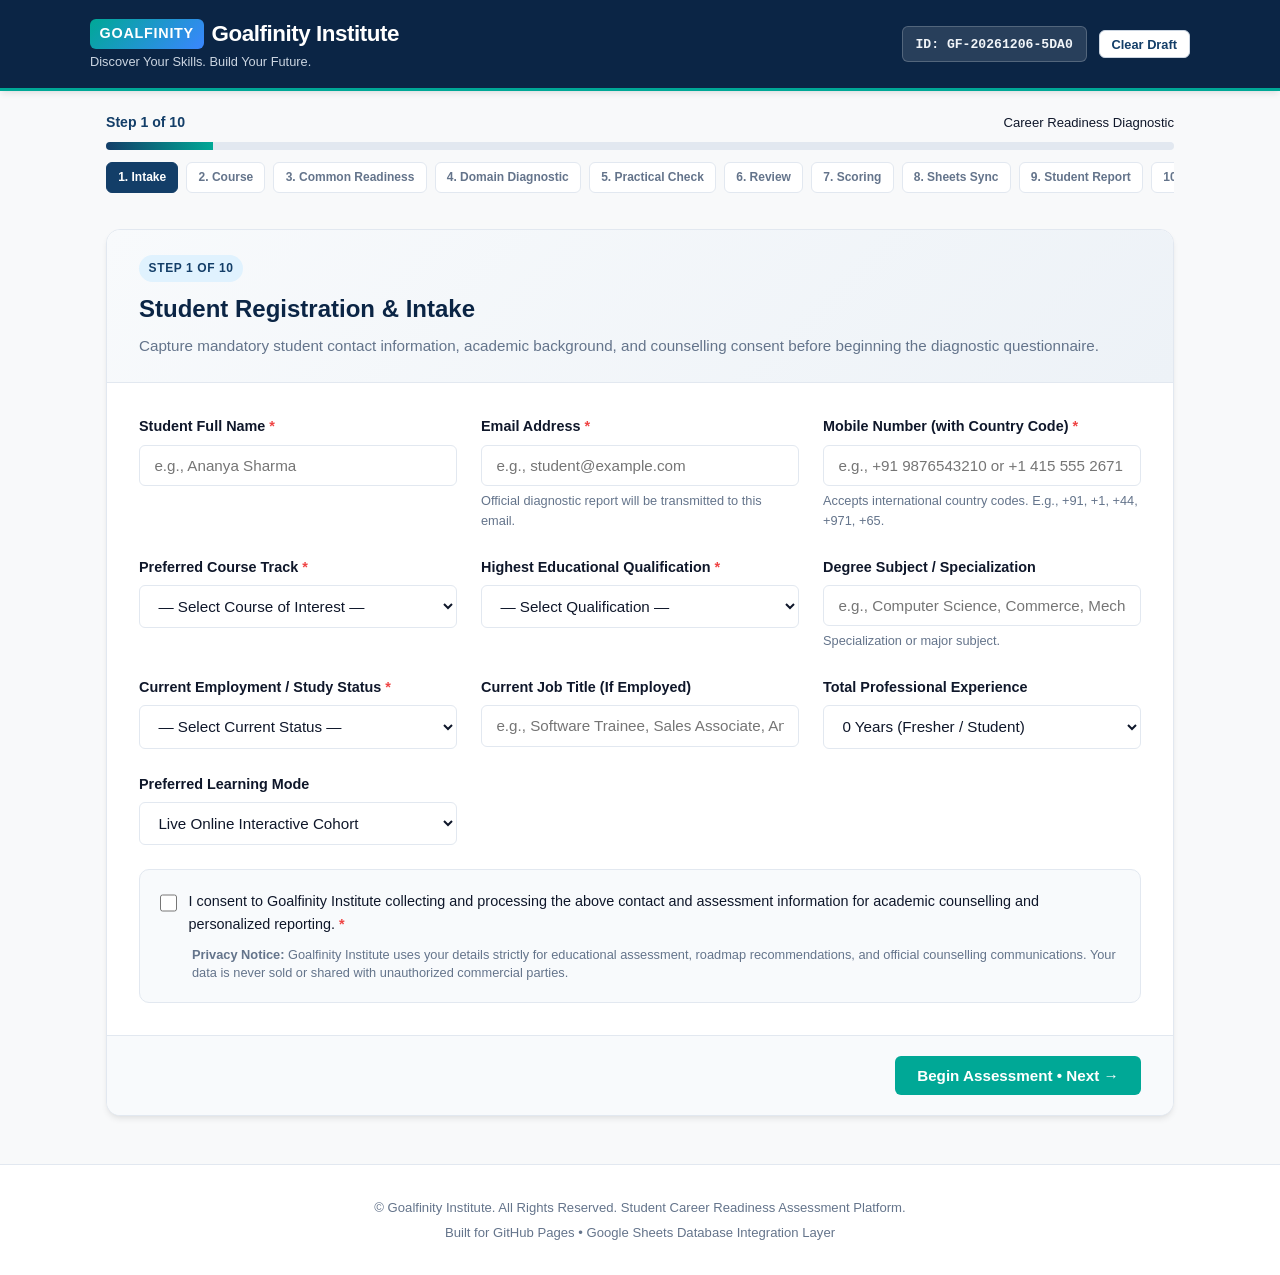
==== commit 5d3b8789: "2" ====
--- a/index.html
+++ b/index.html
@@ -1,7 +1,539 @@
-<!DOCTYPE html><html lang="en"><head><meta charset="utf-8"><meta name="viewport" content="width=device-width,initial-scale=1">
-<title>Goalfinity Institute – Career Readiness Assessment</title>
-<link rel="stylesheet" href="assets/css/styles.css"></head><body>
-<header class="top no-print"><b>GOALFINITY INSTITUTE</b><span>Discover Your Skills. Build Your Future.</span></header>
-<main id="app" aria-live="polite"></main>
-<script src="assets/js/config.js"></script><script src="assets/js/questions.js"></script>
-<script src="assets/js/scoring.js"></script><script src="assets/js/app.js"></script></body></html>
+<!DOCTYPE html>
+<html lang="en">
+<head>
+  <meta charset="UTF-8">
+  <meta name="viewport" content="width=device-width, initial-scale=1.0">
+  <meta name="description" content="Goalfinity Institute — Student Career Readiness Assessment Platform. Diagnostic evaluation for AI, Digital Marketing, and Cloud Computing courses.">
+  <title>Goalfinity Institute — Student Career Readiness Assessment Platform</title>
+
+  <!-- Stylesheets -->
+  <link rel="stylesheet" href="assets/css/styles.css">
+  <link rel="stylesheet" href="assets/css/report.css">
+</head>
+<body>
+
+  <!-- ========================================================================
+       TOP HEADER & BRAND BAR
+       ======================================================================== -->
+  <header class="site-header">
+    <div class="header-container">
+      <div class="brand-wrapper">
+        <h1 class="brand-title">
+          <span class="brand-logo-badge">GOALFINITY</span>
+          Goalfinity Institute
+        </h1>
+        <p class="brand-tagline">Discover Your Skills. Build Your Future.</p>
+      </div>
+      <div class="header-actions">
+        <span class="assessment-id-badge" title="Unique Assessment ID">
+          ID: <span id="display-assessment-id">GF-INITIALIZING</span>
+        </span>
+        <button type="button" class="btn btn-secondary btn-sm" id="btn-clear-draft" title="Clear saved draft data">
+          Clear Draft
+        </button>
+      </div>
+    </div>
+  </header>
+
+  <!-- ========================================================================
+       ALERT BANNERS (OFFLINE QUEUE & DRAFT RESTORATION)
+       ======================================================================== -->
+  <div id="offline-queue-alert" class="alert-banner alert-banner-warning" style="display: none;">
+    <span>
+      <strong>Offline Submissions Pending:</strong>
+      You have <strong id="offline-queue-count">0</strong> assessment(s) stored locally that haven't synced to Google Sheets.
+    </span>
+    <button type="button" class="btn btn-sm btn-dark" id="btn-sync-offline-queue">Sync Offline Queue</button>
+  </div>
+
+  <div id="draft-notice-banner" class="alert-banner alert-banner-info" style="display: none;">
+    <span>
+      <strong>Draft Restored:</strong> An in-progress student assessment draft was automatically loaded from this browser's local storage.
+    </span>
+    <span class="text-muted" style="font-size: 0.8rem;">Autosave active</span>
+  </div>
+
+  <!-- ========================================================================
+       WIZARD PROGRESS INDICATOR
+       ======================================================================== -->
+  <div class="progress-container">
+    <div class="progress-header">
+      <span class="progress-step-label" id="progress-step-label">Step 1 of 10</span>
+      <span class="text-muted" style="font-size: 0.82rem;">Career Readiness Diagnostic</span>
+    </div>
+    <div class="progress-track-main">
+      <div class="progress-bar-fill" id="main-progress-bar" style="width: 10%;"></div>
+    </div>
+    <div class="step-indicators-scroll">
+      <span class="step-indicator-pill step-active" data-step="1">1. Intake</span>
+      <span class="step-indicator-pill" data-step="2">2. Course</span>
+      <span class="step-indicator-pill" data-step="3">3. Common Readiness</span>
+      <span class="step-indicator-pill" data-step="4">4. Domain Diagnostic</span>
+      <span class="step-indicator-pill" data-step="5">5. Practical Check</span>
+      <span class="step-indicator-pill" data-step="6">6. Review</span>
+      <span class="step-indicator-pill" data-step="7">7. Scoring</span>
+      <span class="step-indicator-pill" data-step="8">8. Sheets Sync</span>
+      <span class="step-indicator-pill" data-step="9">9. Student Report</span>
+      <span class="step-indicator-pill" data-step="10">10. Next Actions</span>
+    </div>
+  </div>
+
+  <!-- ========================================================================
+       MAIN APPLICATION CONTAINER (STEPS 1 - 10)
+       ======================================================================== -->
+  <main class="main-wrapper">
+
+    <!-- --------------------------------------------------------------------
+         STEP 1: STUDENT INTAKE FORM
+         -------------------------------------------------------------------- -->
+    <section class="step-section" id="step-section-1" style="display: block;">
+      <div class="step-card-header">
+        <span class="step-badge">Step 1 of 10</span>
+        <h2 class="step-title">Student Registration & Intake</h2>
+        <p class="step-description">Capture mandatory student contact information, academic background, and counselling consent before beginning the diagnostic questionnaire.</p>
+      </div>
+
+      <div class="step-card-body">
+        <form id="intake-form" novalidate onsubmit="return false;">
+          <input type="hidden" id="intake-assessment-id" value="">
+
+          <div class="form-grid">
+            <div class="form-group">
+              <label class="form-label" for="student-name">Student Full Name <span class="required-star">*</span></label>
+              <input type="text" class="form-input" id="student-name" placeholder="e.g., Ananya Sharma" required autocomplete="name">
+              <div class="field-error" id="student-name-error" style="display:none;"></div>
+            </div>
+
+            <div class="form-group">
+              <label class="form-label" for="student-email">Email Address <span class="required-star">*</span></label>
+              <input type="email" class="form-input" id="student-email" placeholder="e.g., student@example.com" required autocomplete="email">
+              <div class="field-error" id="student-email-error" style="display:none;"></div>
+              <span class="form-hint">Official diagnostic report will be transmitted to this email.</span>
+            </div>
+
+            <div class="form-group">
+              <label class="form-label" for="student-mobile">Mobile Number (with Country Code) <span class="required-star">*</span></label>
+              <input type="tel" class="form-input" id="student-mobile" placeholder="e.g., +91 9876543210 or +1 415 555 2671" required autocomplete="tel">
+              <div class="field-error" id="student-mobile-error" style="display:none;"></div>
+              <span class="form-hint">Accepts international country codes. E.g., +91, +1, +44, +971, +65.</span>
+            </div>
+
+            <div class="form-group">
+              <label class="form-label" for="course-interest">Preferred Course Track <span class="required-star">*</span></label>
+              <select class="form-select" id="course-interest" required>
+                <option value="">— Select Course of Interest —</option>
+                <option value="ai">Artificial Intelligence (AI)</option>
+                <option value="digital_marketing">Digital Marketing</option>
+                <option value="cloud_computing">Cloud Computing</option>
+              </select>
+              <div class="field-error" id="course-interest-error" style="display:none;"></div>
+            </div>
+
+            <div class="form-group">
+              <label class="form-label" for="student-education">Highest Educational Qualification <span class="required-star">*</span></label>
+              <select class="form-select" id="student-education" required>
+                <option value="">— Select Qualification —</option>
+                <option value="High School / 12th">High School / 12th Standard</option>
+                <option value="Diploma">Polytechnic / Vocational Diploma</option>
+                <option value="Bachelor's Degree">Bachelor's Degree (Pursuing or Completed)</option>
+                <option value="Master's Degree">Master's Degree (Pursuing or Completed)</option>
+                <option value="Doctorate / PhD">Doctorate / PhD</option>
+                <option value="Other">Other Equivalent Qualification</option>
+              </select>
+              <div class="field-error" id="student-education-error" style="display:none;"></div>
+            </div>
+
+            <div class="form-group">
+              <label class="form-label" for="student-specialization">Degree Subject / Specialization</label>
+              <input type="text" class="form-input" id="student-specialization" placeholder="e.g., Computer Science, Commerce, Mechanical, Arts">
+              <span class="form-hint">Specialization or major subject.</span>
+            </div>
+
+            <div class="form-group">
+              <label class="form-label" for="student-status">Current Employment / Study Status <span class="required-star">*</span></label>
+              <select class="form-select" id="student-status" required>
+                <option value="">— Select Current Status —</option>
+                <option value="studying">Currently Studying (College / University)</option>
+                <option value="employed">Employed (Working Professional)</option>
+                <option value="unemployed">Seeking Employment / Fresh Graduate</option>
+                <option value="career_transition">Career Transitioning / Returning to Work</option>
+              </select>
+              <div class="field-error" id="student-status-error" style="display:none;"></div>
+            </div>
+
+            <div class="form-group">
+              <label class="form-label" for="student-job-title">Current Job Title (If Employed)</label>
+              <input type="text" class="form-input" id="student-job-title" placeholder="e.g., Software Trainee, Sales Associate, Analyst">
+            </div>
+
+            <div class="form-group">
+              <label class="form-label" for="student-experience">Total Professional Experience</label>
+              <select class="form-select" id="student-experience">
+                <option value="0">0 Years (Fresher / Student)</option>
+                <option value="less_than_1">&lt; 1 Year</option>
+                <option value="1_to_3">1 – 3 Years</option>
+                <option value="3_to_5">3 – 5 Years</option>
+                <option value="5_plus">5+ Years</option>
+              </select>
+            </div>
+
+            <div class="form-group">
+              <label class="form-label" for="learning-mode">Preferred Learning Mode</label>
+              <select class="form-select" id="learning-mode">
+                <option value="Online Live">Live Online Interactive Cohort</option>
+                <option value="Hybrid / Classroom">Classroom / Hybrid Mentorship</option>
+                <option value="Self-Paced with Mentorship">Self-Paced with 1-on-1 Milestone Mentorship</option>
+              </select>
+            </div>
+          </div>
+
+          <!-- Consent & Privacy Notice -->
+          <div class="consent-box">
+            <label class="checkbox-label" for="student-consent">
+              <input type="checkbox" id="student-consent" required>
+              <span>I consent to Goalfinity Institute collecting and processing the above contact and assessment information for academic counselling and personalized reporting. <span class="required-star">*</span></span>
+            </label>
+            <div class="field-error" id="student-consent-error" style="display:none;"></div>
+            <p class="privacy-notice-text">
+              <strong>Privacy Notice:</strong> Goalfinity Institute uses your details strictly for educational assessment, roadmap recommendations, and official counselling communications. Your data is never sold or shared with unauthorized commercial parties.
+            </p>
+          </div>
+        </form>
+      </div>
+
+      <div class="wizard-footer-bar">
+        <div></div>
+        <button type="button" class="btn btn-primary" id="btn-intake-next">
+          Begin Assessment &bull; Next &rarr;
+        </button>
+      </div>
+    </section>
+
+    <!-- --------------------------------------------------------------------
+         STEP 2: COURSE CONFIRMATION & ORIENTATION
+         -------------------------------------------------------------------- -->
+    <section class="step-section" id="step-section-2">
+      <div class="step-card-header">
+        <span class="step-badge">Step 2 of 10</span>
+        <h2 class="step-title">Course Confirmation & Track Orientation</h2>
+        <p class="step-description">Confirm the selected career path with <strong id="course-confirm-student">the candidate</strong> before commencing the diagnostic.</p>
+      </div>
+
+      <div class="step-card-body">
+        <div class="review-card" style="border-left: 4px solid var(--accent-teal);">
+          <span class="step-badge">Selected Course</span>
+          <h3 id="course-confirm-title" style="font-size: 1.4rem; color: var(--primary-navy); margin: 0.5rem 0;">Artificial Intelligence</h3>
+          <p id="course-confirm-desc" class="text-muted" style="font-size: 0.95rem; line-height: 1.5;">Foundational & applied AI, Python programming, data analytics, predictive modeling, and generative AI systems.</p>
+        </div>
+
+        <div style="margin-top: 1.5rem; background-color: #f8fafc; padding: 1.25rem; border-radius: var(--radius-md); border: 1px solid var(--border-color);">
+          <h4 style="color: var(--secondary-navy); margin-bottom: 0.5rem;">Counsellor Orientation Tips:</h4>
+          <ul style="padding-left: 1.25rem; font-size: 0.9rem; color: #334155; line-height: 1.6;">
+            <li>Conduct the assessment conversationally — ask questions naturally while recording responses.</li>
+            <li>Reassure the candidate that beginner ratings and concept uncertainties are completely normal and help us design their optimal starting path.</li>
+            <li>Self-rating questions use a consistent 1–5 scale with an explicit <em>"Not sure"</em> option to prevent guesswork.</li>
+          </ul>
+        </div>
+      </div>
+
+      <div class="wizard-footer-bar">
+        <button type="button" class="btn btn-secondary btn-prev-step" data-target="1">&larr; Back to Intake</button>
+        <button type="button" class="btn btn-primary" id="btn-course-confirm">
+          Proceed to Common Assessment &bull; Next &rarr;
+        </button>
+      </div>
+    </section>
+
+    <!-- --------------------------------------------------------------------
+         STEP 3: COMMON CAREER & LEARNING READINESS ASSESSMENT
+         -------------------------------------------------------------------- -->
+    <section class="step-section" id="step-section-3">
+      <div class="step-card-header">
+        <span class="step-badge">Step 3 of 10</span>
+        <h2 class="step-title">Common Career & Learning Readiness</h2>
+        <p class="step-description">Evaluates career motivation, timeline, weekly study commitment, and digital learning comfort.</p>
+      </div>
+
+      <div class="step-card-body">
+        <div id="common-questions-container">
+          <!-- Dynamically populated from QUESTION_BANK.commonBackground & commonReadiness -->
+        </div>
+      </div>
+
+      <div class="wizard-footer-bar">
+        <button type="button" class="btn btn-secondary btn-prev-step" data-target="2">&larr; Back</button>
+        <button type="button" class="btn btn-primary btn-next-step" data-target="4">
+          Proceed to Domain Diagnostic &bull; Next &rarr;
+        </button>
+      </div>
+    </section>
+
+    <!-- --------------------------------------------------------------------
+         STEP 4: COURSE-SPECIFIC TECHNICAL ASSESSMENT
+         -------------------------------------------------------------------- -->
+    <section class="step-section" id="step-section-4">
+      <div class="step-card-header">
+        <span class="step-badge">Step 4 of 10</span>
+        <h2 class="step-title">Course-Specific Diagnostic Assessment</h2>
+        <p class="step-description">Deep-dive technical, analytical, and scenario-based diagnostic tailored to the chosen track.</p>
+      </div>
+
+      <div class="step-card-body">
+        <div id="technical-questions-container">
+          <!-- Dynamically populated based on selected course -->
+        </div>
+      </div>
+
+      <div class="wizard-footer-bar">
+        <button type="button" class="btn btn-secondary btn-prev-step" data-target="3">&larr; Back</button>
+        <button type="button" class="btn btn-primary btn-next-step" data-target="5">
+          Proceed to Practical Assessment &bull; Next &rarr;
+        </button>
+      </div>
+    </section>
+
+    <!-- --------------------------------------------------------------------
+         STEP 5: PRACTICAL SKILL ASSESSMENT
+         -------------------------------------------------------------------- -->
+    <section class="step-section" id="step-section-5">
+      <div class="step-card-header">
+        <span class="step-badge">Step 5 of 10</span>
+        <h2 class="step-title">Practical Skill & Reasoning Check</h2>
+        <p class="step-description">5–10 minute objective multiple-choice check and counsellor scenario evaluation rubric.</p>
+      </div>
+
+      <div class="step-card-body">
+        <div id="practical-quiz-container">
+          <!-- Dynamically populated practical MCQs + Rubric -->
+        </div>
+      </div>
+
+      <div class="wizard-footer-bar">
+        <button type="button" class="btn btn-secondary btn-prev-step" data-target="4">&larr; Back</button>
+        <button type="button" class="btn btn-primary btn-next-step" data-target="6">
+          Proceed to Review &bull; Next &rarr;
+        </button>
+      </div>
+    </section>
+
+    <!-- --------------------------------------------------------------------
+         STEP 6: REVIEW ANSWERS & COUNSELLOR OBSERVATIONS
+         -------------------------------------------------------------------- -->
+    <section class="step-section" id="step-section-6">
+      <div class="step-card-header">
+        <span class="step-badge">Step 6 of 10</span>
+        <h2 class="step-title">Review Answers & Counsellor Observations</h2>
+        <p class="step-description">Verify entered candidate responses and record confidential counselling observations.</p>
+      </div>
+
+      <div class="step-card-body">
+        <div id="review-summary-container">
+          <!-- Populated by AssessmentController.renderReviewSummary() -->
+        </div>
+
+        <div class="counsellor-notes-section">
+          <label class="form-label" for="counsellor-notes-input"><strong>Academic Counsellor Observations & Notes</strong></label>
+          <textarea class="form-textarea" id="counsellor-notes-input" rows="4" placeholder="Record qualitative observations: candidate's enthusiasm, communication clarity, learning mindset, potential scheduling constraints, or pacing recommendations..."></textarea>
+
+          <div style="margin-top: 1rem;">
+            <label class="checkbox-label" for="include-counsellor-notes">
+              <input type="checkbox" id="include-counsellor-notes">
+              <span>Include these counsellor notes in the student's printable report (Leave unchecked to keep notes internal).</span>
+            </label>
+          </div>
+        </div>
+      </div>
+
+      <div class="wizard-footer-bar">
+        <button type="button" class="btn btn-secondary btn-prev-step" data-target="5">&larr; Back to Practical</button>
+        <button type="button" class="btn btn-primary" id="btn-calculate-score">
+          Calculate Assessment &bull; Next &rarr;
+        </button>
+      </div>
+    </section>
+
+    <!-- --------------------------------------------------------------------
+         STEP 7: SCORE CALCULATION & RECOMMENDATION
+         -------------------------------------------------------------------- -->
+    <section class="step-section" id="step-section-7">
+      <div class="step-card-header">
+        <span class="step-badge">Step 7 of 10</span>
+        <h2 class="step-title">Readiness Score & Guidance Band</h2>
+        <p class="step-description">Calculated weighted score breakdown across foundational, practical, and readiness categories.</p>
+      </div>
+
+      <div class="step-card-body">
+        <div id="score-preview-container">
+          <!-- Populated by AssessmentController.renderScorePreviewStep() -->
+        </div>
+      </div>
+
+      <div class="wizard-footer-bar">
+        <button type="button" class="btn btn-secondary btn-prev-step" data-target="6">&larr; Back to Review</button>
+        <button type="button" class="btn btn-primary" id="btn-proceed-to-save">
+          Save to Google Sheets &bull; Next &rarr;
+        </button>
+      </div>
+    </section>
+
+    <!-- --------------------------------------------------------------------
+         STEP 8: SAVE TO GOOGLE SHEETS
+         -------------------------------------------------------------------- -->
+    <section class="step-section" id="step-section-8">
+      <div class="step-card-header">
+        <span class="step-badge">Step 8 of 10</span>
+        <h2 class="step-title">Google Sheets Database Synchronization</h2>
+        <p class="step-description">Permanently records the student assessment record, category scores, and question audit trail.</p>
+      </div>
+
+      <div class="step-card-body">
+        <div id="sheets-sync-status" class="sync-status-box status-loading" style="display:none;">
+          <span id="sync-spinner" class="spinner"></span> Ready to transmit data.
+        </div>
+
+        <div style="background-color: #f8fafc; border: 1px solid var(--border-color); border-radius: var(--radius-md); padding: 1.5rem; margin-bottom: 1.5rem;">
+          <h4 style="color: var(--secondary-navy); margin-bottom: 0.5rem;">Database Sync Protocol:</h4>
+          <p style="font-size: 0.9rem; color: #334155; line-height: 1.5;">
+            Click <strong>"Synchronize Record"</strong> below to securely transmit this assessment to the Goalfinity Google Spreadsheet via the Google Apps Script integration.
+          </p>
+          <p style="font-size: 0.85rem; color: var(--text-muted); margin-top: 0.5rem;">
+            <em>Note: If you are offline or the web app URL is not yet configured, the assessment is automatically saved in your browser's offline queue so no data is ever lost.</em>
+          </p>
+        </div>
+
+        <div style="display: flex; gap: 1rem; flex-wrap: wrap;">
+          <button type="button" class="btn btn-primary" id="btn-sync-sheets">
+            Synchronize Record to Google Sheets
+          </button>
+          <button type="button" class="btn btn-danger-outline" id="btn-retry-sync" style="display:none;">
+            Retry Submission
+          </button>
+          <button type="button" class="btn btn-secondary" id="btn-view-report-offline">
+            View / Print Report Offline &rarr;
+          </button>
+        </div>
+      </div>
+
+      <div class="wizard-footer-bar">
+        <button type="button" class="btn btn-secondary btn-prev-step" data-target="7">&larr; Back to Scores</button>
+        <button type="button" class="btn btn-primary" id="btn-proceed-to-report" style="display:none;">
+          View Student Report &bull; Next &rarr;
+        </button>
+      </div>
+    </section>
+
+    <!-- --------------------------------------------------------------------
+         STEP 9: 4-PAGE DYNAMIC STUDENT REPORT
+         -------------------------------------------------------------------- -->
+    <section class="step-section" id="step-section-9">
+      <div class="step-card-header no-print">
+        <span class="step-badge">Step 9 of 10</span>
+        <h2 class="step-title">Official Student Career Readiness Report</h2>
+        <p class="step-description">Polished, print-ready 4-page diagnostic report with visual skills bars, gap analysis, and roadmap.</p>
+      </div>
+
+      <div class="step-card-body">
+        <div class="print-actions-bar no-print" style="display: flex; gap: 1rem; margin-bottom: 1.5rem; flex-wrap: wrap; justify-content: flex-end;">
+          <button type="button" class="btn btn-dark" id="btn-print-report">
+            &#128438; Print Report
+          </button>
+          <button type="button" class="btn btn-primary" id="btn-download-pdf">
+            &#128190; Download / Save as PDF
+          </button>
+          <button type="button" class="btn btn-secondary" id="btn-to-step-10">
+            Proceed to Next Actions &bull; Next &rarr;
+          </button>
+        </div>
+
+        <!-- Printable 4-page report DOM container -->
+        <div id="report-view-container">
+          <!-- Dynamically populated by Report.renderReportHTML() -->
+        </div>
+      </div>
+
+      <div class="wizard-footer-bar no-print">
+        <button type="button" class="btn btn-secondary btn-prev-step" data-target="8">&larr; Back to Database</button>
+        <button type="button" class="btn btn-primary btn-next-step" data-target="10">
+          Counsellor Action Plan &bull; Next &rarr;
+        </button>
+      </div>
+    </section>
+
+    <!-- --------------------------------------------------------------------
+         STEP 10: COUNSELLOR FOLLOW-UP & ACTION PLAN
+         -------------------------------------------------------------------- -->
+    <section class="step-section" id="step-section-10">
+      <div class="step-card-header">
+        <span class="step-badge">Step 10 of 10</span>
+        <h2 class="step-title">Counsellor Follow-up & Next Actions</h2>
+        <p class="step-description">Structured next steps to guide the student enquiry from assessment to enrollment.</p>
+      </div>
+
+      <div class="step-card-body">
+        <div class="review-card" style="border-left: 4px solid var(--accent-teal);">
+          <h4>Diagnostic Complete for <span id="action-plan-student-name">Student</span></h4>
+          <p style="font-size: 0.92rem; color: #334155; margin-top: 0.35rem;">
+            <strong>Recommended Next Step:</strong> <span id="action-plan-recommended-action">Schedule curriculum orientation session.</span>
+          </p>
+        </div>
+
+        <div style="background-color: #ffffff; border: 1.5px solid var(--border-color); border-radius: var(--radius-md); padding: 1.5rem; margin-top: 1.5rem;">
+          <h4 style="color: var(--secondary-navy); margin-bottom: 0.85rem;">Sales Counsellor Checklist:</h4>
+          <div style="display: flex; flex-direction: column; gap: 0.75rem; font-size: 0.9rem;">
+            <label class="checkbox-label">
+              <input type="checkbox">
+              <span>Share the generated 4-page PDF Career Readiness Report via email or print a physical copy.</span>
+            </label>
+            <label class="checkbox-label">
+              <input type="checkbox">
+              <span>Review the diagnosed skill gaps with the candidate and explain how Goalfinity's guided labs resolve them.</span>
+            </label>
+            <label class="checkbox-label">
+              <input type="checkbox">
+              <span>Align on weekly study commitment (10–15 hrs or 15–20 hrs) and project target completion date.</span>
+            </label>
+            <label class="checkbox-label">
+              <input type="checkbox">
+              <span>Schedule 1-on-1 academic faculty interview or cohort demo session.</span>
+            </label>
+          </div>
+        </div>
+
+        <div style="margin-top: 2rem; text-align: center;">
+          <button type="button" class="btn btn-dark btn-lg" id="btn-new-assessment" style="padding: 0.9rem 2rem; font-size: 1.05rem;">
+            + Start New Student Assessment
+          </button>
+        </div>
+      </div>
+
+      <div class="wizard-footer-bar">
+        <button type="button" class="btn btn-secondary btn-prev-step" data-target="9">&larr; Back to Report</button>
+        <div></div>
+      </div>
+    </section>
+
+  </main>
+
+  <!-- ========================================================================
+       FOOTER
+       ======================================================================== -->
+  <footer style="text-align: center; padding: 2rem 1rem; color: var(--text-muted); font-size: 0.82rem; border-top: 1px solid var(--border-color); background-color: #ffffff;">
+    <p>&copy; Goalfinity Institute. All Rights Reserved. Student Career Readiness Assessment Platform.</p>
+    <p style="margin-top: 0.25rem;">Built for GitHub Pages &bull; Google Sheets Database Integration Layer</p>
+  </footer>
+
+  <!-- ========================================================================
+       APPLICATION SCRIPTS (ORDER MATTERS)
+       ======================================================================== -->
+  <script src="assets/js/config.js"></script>
+  <script src="assets/js/validation.js"></script>
+  <script src="assets/js/questions.js"></script>
+  <script src="assets/js/scoring.js"></script>
+  <script src="assets/js/recommendations.js"></script>
+  <script src="assets/js/sheets-client.js"></script>
+  <script src="assets/js/report.js"></script>
+  <script src="assets/js/intake.js"></script>
+  <script src="assets/js/assessment.js"></script>
+  <script src="assets/js/app.js"></script>
+</body>
+</html>
--- a/assets/css/styles.css
+++ b/assets/css/styles.css
@@ -1,12 +1,875 @@
-:root{--navy:#0b2545;--teal:#0e8a8a;--bg:#f6f8fa;--line:#d5dde5}
-*{box-sizing:border-box}body{margin:0;font:16px/1.5 system-ui,Segoe UI,Arial,sans-serif;color:#14202e;background:var(--bg)}
-.top{background:var(--navy);color:#fff;padding:14px 24px;display:flex;justify-content:space-between;flex-wrap:wrap;gap:6px}.top span{color:#8fe3e3}
-main{max-width:860px;margin:20px auto;padding:0 14px}.card{background:#fff;border:1px solid var(--line);border-radius:10px;padding:22px;margin-bottom:16px}
-h1,h2,h3{color:var(--navy)}label{display:block;font-weight:600;margin-top:12px}input,select,textarea{width:100%;padding:10px;border:1px solid #8a98a8;border-radius:6px;font:inherit}
-:focus-visible{outline:3px solid var(--teal);outline-offset:2px}.err{color:#a40e26;font-size:.9rem}.req{color:#a40e26}
-button{background:var(--navy);color:#fff;border:0;border-radius:6px;padding:10px 18px;font:inherit;cursor:pointer;margin:8px 8px 0 0}button.alt{background:#fff;color:var(--navy);border:1px solid var(--navy)}
-.prog{height:8px;background:#e3e9ef;border-radius:4px;margin-bottom:14px}.prog i{display:block;height:100%;background:var(--teal);border-radius:4px}
-.q{border-top:1px solid var(--line);padding-top:6px}.guide{font-size:.85rem;color:#51606f}.opts label{font-weight:400;display:inline-block;margin:6px 12px 0 0}.opts input{width:auto}
-.bar{background:#e3e9ef;height:14px;border-radius:7px}.bar i{display:block;height:100%;background:var(--teal);border-radius:7px}.banner{padding:10px;border-radius:6px;margin-bottom:12px}.ok{background:#dff5ec}.bad{background:#fde3e6}
-.page{background:#fff;border:1px solid var(--line);padding:22px;margin-bottom:16px}
-@media print{@page{size:A4;margin:14mm}body{background:#fff}.no-print{display:none!important}main{max-width:none;margin:0;padding:0}.page{border:0;padding:0;page-break-after:always;min-height:260mm}.page:last-child{page-break-after:auto}}
+/*
+ * Goalfinity Institute — Career Readiness Assessment Platform
+ * Main Stylesheet
+ *
+ * Theme:
+ * - Goalfinity Deep Navy: #0b2545, #133e68
+ * - Goalfinity Teal Accent: #00a896, #028090
+ * - Slate Neutral Background: #f8f9fa, #f1f5f9
+ * - Surface Cards: #ffffff
+ * - High-contrast text: #0f172a, #334155
+ */
+
+:root {
+  --primary-navy: #0b2545;
+  --primary-navy-dark: #07172b;
+  --secondary-navy: #133e68;
+  --accent-teal: #00a896;
+  --accent-teal-dark: #028090;
+  --accent-coral: #e07a5f;
+  --bg-slate: #f8f9fa;
+  --surface-card: #ffffff;
+  --text-main: #0f172a;
+  --text-muted: #64748b;
+  --border-color: #e2e8f0;
+  --border-focus: #00a896;
+  --success-color: #10b981;
+  --warning-color: #f59e0b;
+  --danger-color: #ef4444;
+  --radius-sm: 6px;
+  --radius-md: 10px;
+  --radius-lg: 14px;
+  --shadow-sm: 0 1px 3px rgba(0, 0, 0, 0.05);
+  --shadow-md: 0 4px 6px -1px rgba(0, 0, 0, 0.08), 0 2px 4px -2px rgba(0, 0, 0, 0.04);
+  --shadow-lg: 0 10px 15px -3px rgba(0, 0, 0, 0.1), 0 4px 6px -4px rgba(0, 0, 0, 0.05);
+  --font-family: -apple-system, BlinkMacSystemFont, "Segoe UI", Roboto, "Helvetica Neue", Arial, sans-serif;
+}
+
+* {
+  box-sizing: border-box;
+  margin: 0;
+  padding: 0;
+}
+
+body {
+  font-family: var(--font-family);
+  background-color: var(--bg-slate);
+  color: var(--text-main);
+  line-height: 1.6;
+  -webkit-font-smoothing: antialiased;
+}
+
+/* ==========================================================================
+   Header & Brand Navbar
+   ========================================================================== */
+.site-header {
+  background-color: var(--primary-navy);
+  color: #ffffff;
+  padding: 1rem 1.5rem;
+  border-bottom: 3px solid var(--accent-teal);
+  box-shadow: var(--shadow-md);
+  position: sticky;
+  top: 0;
+  z-index: 100;
+}
+
+.header-container {
+  max-width: 1100px;
+  margin: 0 auto;
+  display: flex;
+  align-items: center;
+  justify-content: space-between;
+  flex-wrap: wrap;
+  gap: 1rem;
+}
+
+.brand-wrapper {
+  display: flex;
+  flex-direction: column;
+}
+
+.brand-title {
+  font-size: 1.4rem;
+  font-weight: 800;
+  letter-spacing: -0.02em;
+  color: #ffffff;
+  display: flex;
+  align-items: center;
+  gap: 0.5rem;
+}
+
+.brand-logo-badge {
+  background: linear-gradient(135deg, var(--accent-teal), #3a86ff);
+  color: #ffffff;
+  padding: 0.2rem 0.6rem;
+  border-radius: var(--radius-sm);
+  font-size: 0.9rem;
+  font-weight: 900;
+  letter-spacing: 0.05em;
+}
+
+.brand-tagline {
+  font-size: 0.8rem;
+  color: #cbd5e1;
+  font-weight: 400;
+}
+
+.header-actions {
+  display: flex;
+  align-items: center;
+  gap: 0.75rem;
+}
+
+.assessment-id-badge {
+  background-color: rgba(255, 255, 255, 0.12);
+  color: #f1f5f9;
+  padding: 0.4rem 0.8rem;
+  border-radius: var(--radius-sm);
+  font-size: 0.82rem;
+  font-family: monospace;
+  font-weight: 600;
+  border: 1px solid rgba(255, 255, 255, 0.2);
+}
+
+/* ==========================================================================
+   Notice Banners & Alerts
+   ========================================================================== */
+.alert-banner {
+  max-width: 1100px;
+  margin: 0.75rem auto 0;
+  padding: 0.75rem 1.25rem;
+  border-radius: var(--radius-md);
+  display: flex;
+  align-items: center;
+  justify-content: space-between;
+  gap: 1rem;
+  font-size: 0.9rem;
+}
+
+.alert-banner-warning {
+  background-color: #fef3c7;
+  color: #92400e;
+  border: 1px solid #fde68a;
+}
+
+.alert-banner-info {
+  background-color: #e0f2fe;
+  color: #0369a1;
+  border: 1px solid #bae6fd;
+}
+
+/* ==========================================================================
+   Wizard Progress Bar
+   ========================================================================== */
+.progress-container {
+  max-width: 1100px;
+  margin: 1.25rem auto 0;
+  padding: 0 1rem;
+}
+
+.progress-header {
+  display: flex;
+  justify-content: space-between;
+  align-items: center;
+  margin-bottom: 0.5rem;
+}
+
+.progress-step-label {
+  font-size: 0.88rem;
+  font-weight: 700;
+  color: var(--secondary-navy);
+}
+
+.progress-track-main {
+  width: 100%;
+  height: 8px;
+  background-color: #e2e8f0;
+  border-radius: 999px;
+  overflow: hidden;
+}
+
+.progress-bar-fill {
+  height: 100%;
+  width: 10%;
+  background: linear-gradient(90deg, var(--secondary-navy), var(--accent-teal));
+  transition: width 0.3s ease-in-out;
+}
+
+.step-indicators-scroll {
+  display: flex;
+  gap: 0.5rem;
+  overflow-x: auto;
+  padding: 0.75rem 0;
+  scrollbar-width: none;
+}
+
+.step-indicator-pill {
+  padding: 0.3rem 0.7rem;
+  background-color: #ffffff;
+  border: 1px solid var(--border-color);
+  border-radius: var(--radius-sm);
+  font-size: 0.75rem;
+  font-weight: 600;
+  color: var(--text-muted);
+  white-space: nowrap;
+  display: flex;
+  align-items: center;
+  gap: 0.35rem;
+}
+
+.step-indicator-pill.step-active {
+  background-color: var(--secondary-navy);
+  color: #ffffff;
+  border-color: var(--secondary-navy);
+}
+
+.step-indicator-pill.step-completed {
+  border-color: var(--accent-teal);
+  color: var(--accent-teal-dark);
+}
+
+/* ==========================================================================
+   Main Content Layout & Step Cards
+   ========================================================================== */
+.main-wrapper {
+  max-width: 1100px;
+  margin: 1.5rem auto 3rem;
+  padding: 0 1rem;
+}
+
+.step-section {
+  display: none;
+  background-color: var(--surface-card);
+  border-radius: var(--radius-lg);
+  box-shadow: var(--shadow-md);
+  border: 1px solid var(--border-color);
+  overflow: hidden;
+  animation: fadeIn 0.25s ease-in-out;
+}
+
+@keyframes fadeIn {
+  from { opacity: 0; transform: translateY(6px); }
+  to { opacity: 1; transform: translateY(0); }
+}
+
+.step-card-header {
+  background: linear-gradient(135deg, #f8fafc, #edf2f7);
+  padding: 1.5rem 2rem;
+  border-bottom: 1px solid var(--border-color);
+}
+
+.step-badge {
+  display: inline-block;
+  background-color: #e0f2fe;
+  color: var(--secondary-navy);
+  font-size: 0.75rem;
+  font-weight: 700;
+  padding: 0.25rem 0.6rem;
+  border-radius: 999px;
+  text-transform: uppercase;
+  letter-spacing: 0.05em;
+  margin-bottom: 0.5rem;
+}
+
+.step-title {
+  font-size: 1.5rem;
+  font-weight: 800;
+  color: var(--primary-navy);
+  margin-bottom: 0.35rem;
+}
+
+.step-description {
+  color: var(--text-muted);
+  font-size: 0.95rem;
+}
+
+.step-card-body {
+  padding: 2rem;
+}
+
+/* ==========================================================================
+   Form Fields, Inputs & Validation
+   ========================================================================== */
+.form-grid {
+  display: grid;
+  grid-template-columns: repeat(auto-fit, minmax(280px, 1fr));
+  gap: 1.5rem;
+  margin-bottom: 1.5rem;
+}
+
+.form-group {
+  display: flex;
+  flex-direction: column;
+}
+
+.form-label {
+  font-weight: 600;
+  font-size: 0.9rem;
+  color: var(--text-main);
+  margin-bottom: 0.4rem;
+}
+
+.required-star {
+  color: var(--danger-color);
+  font-weight: bold;
+}
+
+.form-input, .form-select, .form-textarea {
+  width: 100%;
+  padding: 0.7rem 0.9rem;
+  font-size: 0.95rem;
+  font-family: inherit;
+  color: var(--text-main);
+  background-color: #ffffff;
+  border: 1.5px solid var(--border-color);
+  border-radius: var(--radius-sm);
+  transition: border-color 0.15s ease, box-shadow 0.15s ease;
+}
+
+.form-input:focus, .form-select:focus, .form-textarea:focus {
+  outline: none;
+  border-color: var(--border-focus);
+  box-shadow: 0 0 0 3px rgba(0, 168, 150, 0.15);
+}
+
+.form-input.input-invalid, .form-select.input-invalid {
+  border-color: var(--danger-color);
+  background-color: #fef2f2;
+}
+
+.field-error {
+  color: var(--danger-color);
+  font-size: 0.8rem;
+  font-weight: 500;
+  margin-top: 0.35rem;
+}
+
+.form-hint {
+  font-size: 0.8rem;
+  color: var(--text-muted);
+  margin-top: 0.3rem;
+}
+
+/* Consent Box */
+.consent-box {
+  background-color: #f8fafc;
+  border: 1px solid var(--border-color);
+  border-radius: var(--radius-md);
+  padding: 1.25rem;
+  margin-top: 1rem;
+}
+
+.checkbox-label {
+  display: flex;
+  align-items: flex-start;
+  gap: 0.75rem;
+  cursor: pointer;
+  font-size: 0.9rem;
+  font-weight: 500;
+}
+
+.checkbox-label input[type="checkbox"] {
+  margin-top: 0.25rem;
+  width: 18px;
+  height: 18px;
+  accent-color: var(--accent-teal);
+}
+
+.privacy-notice-text {
+  font-size: 0.8rem;
+  color: var(--text-muted);
+  margin-top: 0.6rem;
+  padding-left: 2rem;
+  line-height: 1.4;
+}
+
+/* ==========================================================================
+   Question Cards & Assessment Markup
+   ========================================================================== */
+.assessment-section-group {
+  margin-bottom: 2rem;
+}
+
+.group-title {
+  font-size: 1.15rem;
+  font-weight: 700;
+  color: var(--primary-navy);
+  margin-bottom: 0.25rem;
+  display: flex;
+  align-items: center;
+  gap: 0.5rem;
+}
+
+.group-num {
+  background-color: var(--secondary-navy);
+  color: #ffffff;
+  display: inline-flex;
+  align-items: center;
+  justify-content: center;
+  width: 24px;
+  height: 24px;
+  border-radius: 50%;
+  font-size: 0.75rem;
+}
+
+.group-hint {
+  font-size: 0.88rem;
+  color: var(--text-muted);
+  margin-bottom: 1.25rem;
+}
+
+.question-card {
+  background-color: #ffffff;
+  border: 1.5px solid var(--border-color);
+  border-radius: var(--radius-md);
+  padding: 1.25rem 1.5rem;
+  margin-bottom: 1.25rem;
+  transition: border-color 0.15s ease, box-shadow 0.15s ease;
+}
+
+.question-card:hover {
+  border-color: #cbd5e1;
+  box-shadow: var(--shadow-sm);
+}
+
+.question-card.card-error {
+  border-color: var(--danger-color);
+  background-color: #fffaf0;
+}
+
+.question-header {
+  margin-bottom: 0.85rem;
+}
+
+.q-category-tag {
+  display: inline-block;
+  background-color: #e2e8f0;
+  color: #334155;
+  font-size: 0.7rem;
+  font-weight: 700;
+  text-transform: uppercase;
+  padding: 0.15rem 0.5rem;
+  border-radius: 4px;
+  margin-bottom: 0.4rem;
+}
+
+.q-label {
+  display: block;
+  font-size: 1rem;
+  color: var(--text-main);
+  line-height: 1.45;
+}
+
+.optional-tag {
+  color: var(--text-muted);
+  font-size: 0.85rem;
+  font-weight: normal;
+}
+
+/* Radio Cards Grid */
+.radio-options-grid {
+  display: grid;
+  grid-template-columns: 1fr;
+  gap: 0.6rem;
+}
+
+.radio-card {
+  display: flex;
+  align-items: center;
+  gap: 0.75rem;
+  padding: 0.75rem 1rem;
+  border: 1.5px solid var(--border-color);
+  border-radius: var(--radius-sm);
+  background-color: #ffffff;
+  cursor: pointer;
+  transition: all 0.15s ease;
+}
+
+.radio-card:hover {
+  background-color: #f8fafc;
+  border-color: #94a3b8;
+}
+
+.radio-card input[type="radio"]:checked + .radio-text {
+  font-weight: 600;
+  color: var(--primary-navy);
+}
+
+.radio-card:has(input[type="radio"]:checked) {
+  border-color: var(--accent-teal);
+  background-color: #f0fdfa;
+}
+
+/* Likert Scale UI */
+.likert-scale-wrap {
+  overflow-x: auto;
+  padding-bottom: 0.5rem;
+}
+
+.likert-scale-options {
+  display: flex;
+  gap: 0.75rem;
+  min-width: 500px;
+}
+
+.likert-option {
+  flex: 1;
+  display: flex;
+  flex-direction: column;
+  align-items: center;
+  padding: 0.85rem 0.5rem;
+  border: 1.5px solid var(--border-color);
+  border-radius: var(--radius-sm);
+  background-color: #ffffff;
+  cursor: pointer;
+  text-align: center;
+  transition: all 0.15s ease;
+}
+
+.likert-option input[type="radio"] {
+  display: none;
+}
+
+.likert-bubble {
+  width: 32px;
+  height: 32px;
+  border-radius: 50%;
+  background-color: #f1f5f9;
+  color: var(--text-main);
+  font-weight: 700;
+  display: flex;
+  align-items: center;
+  justify-content: center;
+  margin-bottom: 0.4rem;
+  font-size: 0.95rem;
+  transition: all 0.15s ease;
+}
+
+.likert-sub {
+  font-size: 0.75rem;
+  color: var(--text-muted);
+  line-height: 1.2;
+}
+
+.likert-option:has(input[type="radio"]:checked) {
+  border-color: var(--accent-teal);
+  background-color: #f0fdfa;
+}
+
+.likert-option:has(input[type="radio"]:checked) .likert-bubble {
+  background-color: var(--accent-teal);
+  color: #ffffff;
+}
+
+.likert-option:has(input[type="radio"]:checked) .likert-sub {
+  color: var(--accent-teal-dark);
+  font-weight: 700;
+}
+
+.not-sure-option {
+  border-style: dashed;
+}
+
+/* Quiz Option Card & Rubric Card */
+.q-difficulty {
+  display: inline-block;
+  font-size: 0.7rem;
+  font-weight: 700;
+  padding: 0.15rem 0.5rem;
+  border-radius: 4px;
+  margin-bottom: 0.4rem;
+}
+
+.diff-beginner { background-color: #d1fae5; color: #065f46; }
+.diff-intermediate { background-color: #e0f2fe; color: #0369a1; }
+.diff-advanced { background-color: #fee2e2; color: #991b1b; }
+.diff-rubric { background-color: #fef3c7; color: #92400e; }
+
+.quiz-options-group {
+  display: flex;
+  flex-direction: column;
+  gap: 0.5rem;
+  margin-top: 0.5rem;
+}
+
+.quiz-option-label {
+  display: flex;
+  align-items: center;
+  gap: 0.75rem;
+  padding: 0.75rem 1rem;
+  border: 1.5px solid var(--border-color);
+  border-radius: var(--radius-sm);
+  cursor: pointer;
+  background-color: #ffffff;
+}
+
+.quiz-option-label:has(input[type="radio"]:checked) {
+  border-color: var(--accent-teal);
+  background-color: #f0fdfa;
+  font-weight: 600;
+}
+
+.rubric-card {
+  background-color: #fffdf5;
+  border: 2px solid #fef3c7;
+  border-radius: var(--radius-md);
+  padding: 1.5rem;
+  margin-top: 1.5rem;
+}
+
+.rubric-guidance {
+  font-size: 0.9rem;
+  color: #78350f;
+  margin-bottom: 1rem;
+}
+
+.likert-buttons {
+  display: flex;
+  gap: 0.75rem;
+  flex-wrap: wrap;
+}
+
+.btn-likert {
+  flex: 1;
+  min-width: 80px;
+  padding: 0.6rem 0.4rem;
+  border: 1.5px solid #d97706;
+  border-radius: var(--radius-sm);
+  background-color: #ffffff;
+  cursor: pointer;
+  display: flex;
+  flex-direction: column;
+  align-items: center;
+  transition: all 0.15s ease;
+}
+
+.btn-likert.selected {
+  background-color: #d97706;
+  color: #ffffff;
+}
+
+.btn-likert.selected .likert-num,
+.btn-likert.selected .likert-text {
+  color: #ffffff;
+}
+
+.likert-num {
+  font-size: 1.1rem;
+  font-weight: 800;
+  color: #78350f;
+}
+
+.likert-text {
+  font-size: 0.72rem;
+  color: #92400e;
+}
+
+/* ==========================================================================
+   Review Screen, Score Preview & Sync Steps
+   ========================================================================== */
+.review-card {
+  background-color: #f8fafc;
+  border: 1px solid var(--border-color);
+  border-radius: var(--radius-md);
+  padding: 1.25rem 1.5rem;
+  margin-bottom: 1.25rem;
+}
+
+.review-grid {
+  display: grid;
+  grid-template-columns: repeat(auto-fit, minmax(220px, 1fr));
+  gap: 0.75rem;
+  margin-top: 0.75rem;
+  font-size: 0.92rem;
+}
+
+.counsellor-notes-section {
+  background-color: #ffffff;
+  border: 1.5px solid var(--border-color);
+  border-radius: var(--radius-md);
+  padding: 1.5rem;
+  margin-top: 1.5rem;
+}
+
+/* Score preview card */
+.score-calculation-card {
+  text-align: center;
+  padding: 2rem 1rem;
+}
+
+.score-dial-large {
+  display: inline-flex;
+  flex-direction: column;
+  align-items: center;
+  justify-content: center;
+  width: 140px;
+  height: 140px;
+  border-radius: 50%;
+  background: linear-gradient(135deg, var(--primary-navy), var(--secondary-navy));
+  color: #ffffff;
+  box-shadow: var(--shadow-lg);
+  margin-bottom: 1.5rem;
+}
+
+.score-dial-number {
+  font-size: 2.8rem;
+  font-weight: 900;
+  line-height: 1;
+}
+
+.score-dial-sub {
+  font-size: 0.7rem;
+  color: #93c5fd;
+  text-transform: uppercase;
+  letter-spacing: 0.05em;
+  margin-top: 0.2rem;
+}
+
+.score-band-banner {
+  max-width: 650px;
+  margin: 0 auto 2rem;
+  padding: 1rem 1.5rem;
+  border-radius: var(--radius-md);
+  box-shadow: var(--shadow-sm);
+}
+
+.category-breakdown-table {
+  max-width: 750px;
+  margin: 0 auto;
+  text-align: left;
+}
+
+.category-breakdown-table table {
+  width: 100%;
+  border-collapse: collapse;
+  margin-top: 0.75rem;
+  font-size: 0.9rem;
+}
+
+.category-breakdown-table th, .category-breakdown-table td {
+  padding: 0.65rem 0.85rem;
+  border-bottom: 1px solid var(--border-color);
+}
+
+.category-breakdown-table th {
+  background-color: #f8fafc;
+  font-weight: 700;
+  color: var(--secondary-navy);
+}
+
+/* Sync Box */
+.sync-status-box {
+  padding: 1.25rem 1.5rem;
+  border-radius: var(--radius-md);
+  margin-bottom: 1.5rem;
+  font-size: 0.95rem;
+}
+
+.status-loading {
+  background-color: #e0f2fe;
+  color: #0369a1;
+  border: 1px solid #bae6fd;
+}
+
+.status-success {
+  background-color: #d1fae5;
+  color: #065f46;
+  border: 1px solid #a7f3d0;
+}
+
+.status-error {
+  background-color: #fee2e2;
+  color: #991b1b;
+  border: 1px solid #fecaca;
+}
+
+/* ==========================================================================
+   Wizard Buttons & Action Bar
+   ========================================================================== */
+.wizard-footer-bar {
+  display: flex;
+  justify-content: space-between;
+  align-items: center;
+  padding: 1.25rem 2rem;
+  background-color: #f8fafc;
+  border-top: 1px solid var(--border-color);
+  gap: 1rem;
+  flex-wrap: wrap;
+}
+
+.btn {
+  display: inline-flex;
+  align-items: center;
+  justify-content: center;
+  gap: 0.5rem;
+  padding: 0.7rem 1.4rem;
+  font-size: 0.95rem;
+  font-weight: 600;
+  font-family: inherit;
+  border-radius: var(--radius-sm);
+  border: none;
+  cursor: pointer;
+  transition: all 0.15s ease;
+  text-decoration: none;
+}
+
+.btn:disabled {
+  opacity: 0.6;
+  cursor: not-allowed;
+}
+
+.btn-primary {
+  background-color: var(--accent-teal);
+  color: #ffffff;
+}
+
+.btn-primary:hover:not(:disabled) {
+  background-color: var(--accent-teal-dark);
+}
+
+.btn-secondary {
+  background-color: #ffffff;
+  color: var(--secondary-navy);
+  border: 1.5px solid #cbd5e1;
+}
+
+.btn-secondary:hover:not(:disabled) {
+  background-color: #f1f5f9;
+  border-color: #94a3b8;
+}
+
+.btn-dark {
+  background-color: var(--primary-navy);
+  color: #ffffff;
+}
+
+.btn-dark:hover:not(:disabled) {
+  background-color: var(--primary-navy-dark);
+}
+
+.btn-sm {
+  padding: 0.35rem 0.75rem;
+  font-size: 0.8rem;
+}
+
+.btn-danger-outline {
+  background: transparent;
+  color: var(--danger-color);
+  border: 1px solid var(--danger-color);
+}
+
+.btn-danger-outline:hover {
+  background-color: #fee2e2;
+}
+
+/* ==========================================================================
+   Responsive Breakpoints
+   ========================================================================== */
+@media (max-width: 768px) {
+  .step-card-header {
+    padding: 1.25rem;
+  }
+  .step-card-body {
+    padding: 1.25rem;
+  }
+  .wizard-footer-bar {
+    padding: 1rem 1.25rem;
+    flex-direction: column-reverse;
+  }
+  .wizard-footer-bar .btn {
+    width: 100%;
+  }
+  .site-header {
+    padding: 0.75rem 1rem;
+  }
+}
--- a/assets/css/report.css
+++ b/assets/css/report.css
@@ -0,0 +1,757 @@
+/*
+ * Goalfinity Institute — Career Readiness Assessment Platform
+ * 4-Page Student Career Readiness Report Stylesheet
+ *
+ * Screen Preview + A4 Browser Print / PDF Export
+ */
+
+.report-document {
+  max-width: 860px;
+  margin: 0 auto;
+  font-family: -apple-system, BlinkMacSystemFont, "Segoe UI", Roboto, "Helvetica Neue", Arial, sans-serif;
+  color: #0f172a;
+}
+
+.report-page {
+  background-color: #ffffff;
+  border-radius: 8px;
+  box-shadow: 0 4px 15px rgba(0, 0, 0, 0.08);
+  border: 1px solid #e2e8f0;
+  padding: 40px;
+  margin-bottom: 30px;
+  min-height: 1050px;
+  display: flex;
+  flex-direction: column;
+  justify-content: space-between;
+  box-sizing: border-box;
+}
+
+/* ==========================================================================
+   Report Headers & Footers
+   ========================================================================== */
+.report-header {
+  display: flex;
+  justify-content: space-between;
+  align-items: flex-start;
+  border-bottom: 2px solid #0b2545;
+  padding-bottom: 15px;
+  margin-bottom: 20px;
+}
+
+.report-header .brand-title {
+  font-size: 1.5rem;
+  font-weight: 900;
+  color: #0b2545;
+  letter-spacing: -0.02em;
+}
+
+.report-header .brand-tagline {
+  font-size: 0.8rem;
+  color: #64748b;
+  font-weight: 500;
+}
+
+.report-meta-block {
+  text-align: right;
+}
+
+.report-badge {
+  display: inline-block;
+  background-color: #0b2545;
+  color: #ffffff;
+  font-size: 0.72rem;
+  font-weight: 800;
+  padding: 3px 8px;
+  border-radius: 4px;
+  letter-spacing: 0.05em;
+  margin-bottom: 4px;
+}
+
+.report-meta-block .meta-line {
+  font-size: 0.78rem;
+  color: #475569;
+  line-height: 1.3;
+}
+
+.report-header-sub {
+  display: flex;
+  justify-content: space-between;
+  align-items: center;
+  border-bottom: 1px solid #cbd5e1;
+  padding-bottom: 8px;
+  margin-bottom: 18px;
+}
+
+.report-header-sub .header-brand {
+  font-size: 0.82rem;
+  font-weight: 800;
+  color: #0b2545;
+  text-transform: uppercase;
+}
+
+.report-header-sub .header-doc {
+  font-size: 0.78rem;
+  color: #64748b;
+}
+
+.report-footer {
+  border-top: 1px solid #e2e8f0;
+  padding-top: 10px;
+  margin-top: 20px;
+  display: flex;
+  justify-content: space-between;
+  font-size: 0.75rem;
+  color: #94a3b8;
+}
+
+/* ==========================================================================
+   Page 1: Student Overview & Dial
+   ========================================================================== */
+.report-student-card {
+  background-color: #f8fafc;
+  border: 1px solid #e2e8f0;
+  border-radius: 8px;
+  padding: 16px 20px;
+  margin-bottom: 20px;
+}
+
+.student-info-grid {
+  display: grid;
+  grid-template-columns: repeat(3, 1fr);
+  gap: 12px;
+}
+
+.info-label {
+  display: block;
+  font-size: 0.72rem;
+  font-weight: 700;
+  text-transform: uppercase;
+  color: #64748b;
+  margin-bottom: 2px;
+}
+
+.info-val {
+  font-size: 0.88rem;
+  font-weight: 600;
+  color: #0f172a;
+}
+
+.candidate-name {
+  font-size: 1rem;
+  color: #0b2545;
+}
+
+.course-highlight {
+  color: #028090;
+}
+
+.score-summary-container {
+  display: grid;
+  grid-template-columns: 240px 1fr;
+  gap: 20px;
+  margin-bottom: 20px;
+}
+
+.overall-score-card {
+  background-color: #ffffff;
+  border: 1px solid #e2e8f0;
+  border-top: 4px solid #00a896;
+  border-radius: 8px;
+  padding: 18px 14px;
+  text-align: center;
+}
+
+.score-dial {
+  display: inline-flex;
+  align-items: baseline;
+  justify-content: center;
+  background-color: #f1f5f9;
+  width: 100px;
+  height: 100px;
+  border-radius: 50%;
+  margin-bottom: 12px;
+  padding-top: 24px;
+  box-sizing: border-box;
+}
+
+.score-number {
+  font-size: 2.2rem;
+  font-weight: 900;
+  color: #0b2545;
+  line-height: 1;
+}
+
+.score-max {
+  font-size: 0.8rem;
+  font-weight: 700;
+  color: #64748b;
+  margin-left: 2px;
+}
+
+.readiness-pill {
+  display: inline-block;
+  padding: 4px 10px;
+  border-radius: 999px;
+  font-size: 0.8rem;
+  font-weight: 800;
+  margin-bottom: 8px;
+}
+
+.band-description {
+  font-size: 0.78rem;
+  color: #475569;
+  line-height: 1.35;
+}
+
+.level-recommendation-card {
+  background-color: #ffffff;
+  border: 1px solid #e2e8f0;
+  border-left: 4px solid #133e68;
+  border-radius: 8px;
+  padding: 18px 20px;
+}
+
+.level-recommendation-card h3 {
+  font-size: 0.95rem;
+  color: #0b2545;
+  margin-bottom: 8px;
+}
+
+.starting-level-badge {
+  display: flex;
+  align-items: center;
+  gap: 8px;
+  margin-bottom: 6px;
+}
+
+.level-tag {
+  background-color: #e0f2fe;
+  color: #0369a1;
+  font-size: 0.7rem;
+  font-weight: 800;
+  padding: 2px 6px;
+  border-radius: 4px;
+  text-transform: uppercase;
+}
+
+.starting-level-badge h4 {
+  font-size: 1.05rem;
+  color: #0f172a;
+}
+
+.level-desc {
+  font-size: 0.85rem;
+  color: #475569;
+  line-height: 1.4;
+  margin-bottom: 10px;
+}
+
+.timeline-meta {
+  font-size: 0.82rem;
+  background-color: #f8fafc;
+  padding: 6px 10px;
+  border-radius: 4px;
+  color: #1e293b;
+}
+
+.executive-summary-box {
+  background-color: #f8fafc;
+  border: 1px solid #e2e8f0;
+  border-radius: 8px;
+  padding: 16px 20px;
+  font-size: 0.88rem;
+  line-height: 1.5;
+  color: #334155;
+}
+
+.executive-summary-box h3 {
+  font-size: 0.95rem;
+  color: #0b2545;
+  margin-bottom: 6px;
+}
+
+/* ==========================================================================
+   Page 2: Skills Diagnostic & Bars
+   ========================================================================== */
+.section-title {
+  font-size: 1.25rem;
+  font-weight: 800;
+  color: #0b2545;
+  margin-bottom: 3px;
+}
+
+.section-subtitle {
+  font-size: 0.85rem;
+  color: #64748b;
+  margin-bottom: 16px;
+}
+
+.category-bars-container {
+  background-color: #ffffff;
+  border: 1px solid #e2e8f0;
+  border-radius: 8px;
+  padding: 16px 20px;
+  margin-bottom: 20px;
+}
+
+.report-metric-row {
+  margin-bottom: 12px;
+}
+
+.report-metric-row:last-child {
+  margin-bottom: 0;
+}
+
+.metric-header {
+  display: flex;
+  justify-content: space-between;
+  font-size: 0.85rem;
+  margin-bottom: 4px;
+}
+
+.metric-name {
+  color: #1e293b;
+}
+
+.metric-val {
+  color: #0b2545;
+  font-weight: 700;
+}
+
+.progress-track {
+  width: 100%;
+  height: 8px;
+  background-color: #f1f5f9;
+  border-radius: 4px;
+  overflow: hidden;
+}
+
+.progress-fill {
+  height: 100%;
+  border-radius: 4px;
+}
+
+.competency-columns {
+  display: grid;
+  grid-template-columns: 1fr 1fr;
+  gap: 16px;
+  margin-bottom: 20px;
+}
+
+.competency-box {
+  border-radius: 8px;
+  padding: 14px 16px;
+}
+
+.strengths-box {
+  background-color: #f0fdf4;
+  border: 1px solid #bbf7d0;
+}
+
+.strengths-box h3 {
+  font-size: 0.92rem;
+  color: #166534;
+  margin-bottom: 8px;
+  display: flex;
+  align-items: center;
+  gap: 5px;
+}
+
+.gaps-box {
+  background-color: #fff7ed;
+  border: 1px solid #fed7aa;
+}
+
+.gaps-box h3 {
+  font-size: 0.92rem;
+  color: #9a3412;
+  margin-bottom: 8px;
+  display: flex;
+  align-items: center;
+  gap: 5px;
+}
+
+.evidence-list {
+  list-style: none;
+  font-size: 0.8rem;
+  line-height: 1.45;
+}
+
+.evidence-list li {
+  margin-bottom: 8px;
+}
+
+.priority-tag {
+  display: inline-block;
+  font-size: 0.65rem;
+  font-weight: 800;
+  text-transform: uppercase;
+  padding: 1px 5px;
+  border-radius: 3px;
+  margin-right: 4px;
+}
+
+.priority-high { background-color: #fee2e2; color: #991b1b; }
+.priority-medium { background-color: #fef3c7; color: #92400e; }
+
+.practical-results-box {
+  background-color: #f8fafc;
+  border: 1px solid #e2e8f0;
+  border-radius: 8px;
+  padding: 14px 18px;
+}
+
+.practical-results-box h3 {
+  font-size: 0.92rem;
+  color: #0b2545;
+  margin-bottom: 10px;
+}
+
+.practical-stats-row {
+  display: flex;
+  justify-content: space-around;
+  text-align: center;
+}
+
+.practical-stats-row .stat-number {
+  display: block;
+  font-size: 1.3rem;
+  font-weight: 800;
+  color: #0b2545;
+}
+
+.practical-stats-row .stat-label {
+  font-size: 0.75rem;
+  color: #64748b;
+}
+
+/* ==========================================================================
+   Page 3: Personalized Learning Roadmap
+   ========================================================================== */
+.roadmap-section {
+  margin-bottom: 18px;
+}
+
+.roadmap-section h3 {
+  font-size: 0.95rem;
+  color: #0b2545;
+  margin-bottom: 8px;
+  border-bottom: 1px solid #e2e8f0;
+  padding-bottom: 4px;
+}
+
+.modules-grid {
+  display: grid;
+  grid-template-columns: repeat(3, 1fr);
+  gap: 10px;
+}
+
+.module-card {
+  background-color: #f8fafc;
+  border: 1px solid #e2e8f0;
+  border-radius: 6px;
+  padding: 10px 12px;
+}
+
+.module-code {
+  display: inline-block;
+  background-color: #0b2545;
+  color: #ffffff;
+  font-size: 0.68rem;
+  font-weight: 800;
+  padding: 2px 5px;
+  border-radius: 3px;
+  margin-bottom: 4px;
+}
+
+.module-content h4 {
+  font-size: 0.82rem;
+  color: #1e293b;
+  margin-bottom: 4px;
+  line-height: 1.25;
+}
+
+.module-duration {
+  font-size: 0.72rem;
+  color: #64748b;
+}
+
+.sequence-list {
+  display: flex;
+  flex-direction: column;
+  gap: 8px;
+}
+
+.sequence-step {
+  display: flex;
+  align-items: flex-start;
+  gap: 10px;
+  background-color: #ffffff;
+  border: 1px solid #e2e8f0;
+  border-radius: 6px;
+  padding: 8px 12px;
+}
+
+.sequence-num {
+  background-color: #028090;
+  color: #ffffff;
+  width: 22px;
+  height: 22px;
+  border-radius: 50%;
+  display: flex;
+  align-items: center;
+  justify-content: center;
+  font-size: 0.75rem;
+  font-weight: 800;
+  flex-shrink: 0;
+  margin-top: 2px;
+}
+
+.sequence-info h5 {
+  font-size: 0.84rem;
+  color: #0b2545;
+  margin-bottom: 2px;
+}
+
+.sequence-info p {
+  font-size: 0.78rem;
+  color: #475569;
+  line-height: 1.35;
+}
+
+.projects-container {
+  display: flex;
+  flex-direction: column;
+  gap: 8px;
+}
+
+.project-card {
+  background-color: #f8fafc;
+  border: 1px solid #e2e8f0;
+  border-left: 3px solid #00a896;
+  border-radius: 6px;
+  padding: 10px 14px;
+}
+
+.project-card h4 {
+  font-size: 0.85rem;
+  color: #0b2545;
+  margin-bottom: 3px;
+}
+
+.project-desc {
+  font-size: 0.78rem;
+  color: #475569;
+  line-height: 1.35;
+  margin-bottom: 4px;
+}
+
+.project-skills {
+  font-size: 0.74rem;
+  color: #028090;
+}
+
+.roadmap-note {
+  font-size: 0.78rem;
+  color: #64748b;
+  margin-bottom: 6px;
+}
+
+/* ==========================================================================
+   Page 4: Career Pathways & Support
+   ========================================================================== */
+.roles-section {
+  margin-bottom: 18px;
+}
+
+.roles-section h3, .support-section h3 {
+  font-size: 0.95rem;
+  color: #0b2545;
+  margin-bottom: 8px;
+  border-bottom: 1px solid #e2e8f0;
+  padding-bottom: 4px;
+}
+
+.job-roles-grid {
+  display: grid;
+  grid-template-columns: 1fr 1fr;
+  gap: 10px;
+}
+
+.job-role-badge {
+  background-color: #f8fafc;
+  border: 1px solid #e2e8f0;
+  border-radius: 6px;
+  padding: 10px 12px;
+}
+
+.job-role-badge .role-title {
+  font-size: 0.85rem;
+  color: #0b2545;
+  margin-bottom: 2px;
+}
+
+.job-role-badge .role-meta {
+  font-size: 0.74rem;
+  color: #64748b;
+}
+
+.demand-pill {
+  color: #10b981;
+  font-weight: 700;
+}
+
+.support-pillars-grid {
+  display: grid;
+  grid-template-columns: 1fr 1fr;
+  gap: 10px;
+  margin-bottom: 16px;
+}
+
+.support-pillar {
+  background-color: #ffffff;
+  border: 1px solid #e2e8f0;
+  border-radius: 6px;
+  padding: 10px 12px;
+}
+
+.support-pillar h4 {
+  font-size: 0.82rem;
+  color: #028090;
+  margin-bottom: 4px;
+}
+
+.support-pillar p {
+  font-size: 0.76rem;
+  color: #475569;
+  line-height: 1.35;
+}
+
+.action-plan-box {
+  background-color: #f0fdfa;
+  border: 1px solid #99f6e4;
+  border-radius: 6px;
+  padding: 12px 16px;
+  margin-bottom: 14px;
+}
+
+.action-plan-box h3 {
+  font-size: 0.85rem;
+  color: #0f766e;
+  margin-bottom: 4px;
+}
+
+.action-highlight {
+  font-size: 0.82rem;
+  color: #134e4a;
+}
+
+.counsellor-notes-box {
+  background-color: #fffbeb;
+  border: 1px solid #fde68a;
+  border-radius: 6px;
+  padding: 10px 14px;
+  margin-bottom: 14px;
+}
+
+.counsellor-notes-box h3 {
+  font-size: 0.82rem;
+  color: #92400e;
+  margin-bottom: 4px;
+}
+
+.counsellor-text {
+  font-size: 0.78rem;
+  color: #78350f;
+  line-height: 1.4;
+}
+
+.disclaimer-box {
+  background-color: #f8fafc;
+  border: 1px solid #cbd5e1;
+  border-radius: 6px;
+  padding: 10px 14px;
+  font-size: 0.72rem;
+  line-height: 1.4;
+  color: #64748b;
+}
+
+.disclaimer-box h4 {
+  font-size: 0.75rem;
+  color: #475569;
+  margin-bottom: 3px;
+  text-transform: uppercase;
+  letter-spacing: 0.04em;
+}
+
+/* ==========================================================================
+   Print / PDF Media Queries
+   ========================================================================== */
+@media print {
+  @page {
+    size: A4 portrait;
+    margin: 10mm 12mm;
+  }
+
+  body {
+    background-color: #ffffff !important;
+    color: #000000 !important;
+    margin: 0 !important;
+    padding: 0 !important;
+    -webkit-print-color-adjust: exact !important;
+    print-color-adjust: exact !important;
+  }
+
+  /* Hide interactive UI elements */
+  .site-header,
+  .progress-container,
+  .alert-banner,
+  .wizard-footer-bar,
+  .no-print,
+  #offline-queue-alert,
+  #draft-notice-banner,
+  .btn,
+  .step-section:not(#step-section-9) {
+    display: none !important;
+  }
+
+  #step-section-9 {
+    display: block !important;
+    border: none !important;
+    box-shadow: none !important;
+    padding: 0 !important;
+    margin: 0 !important;
+  }
+
+  .step-card-header,
+  .step-card-body > .print-actions-bar {
+    display: none !important;
+  }
+
+  .step-card-body {
+    padding: 0 !important;
+  }
+
+  .report-document {
+    max-width: 100% !important;
+    margin: 0 !important;
+    padding: 0 !important;
+  }
+
+  .report-page {
+    box-shadow: none !important;
+    border: none !important;
+    border-radius: 0 !important;
+    margin: 0 !important;
+    padding: 0 !important;
+    width: 100% !important;
+    height: 100% !important;
+    min-height: 980px !important;
+    page-break-after: always !important;
+    page-break-inside: avoid !important;
+  }
+
+  .report-page.page-4 {
+    page-break-after: auto !important;
+  }
+}
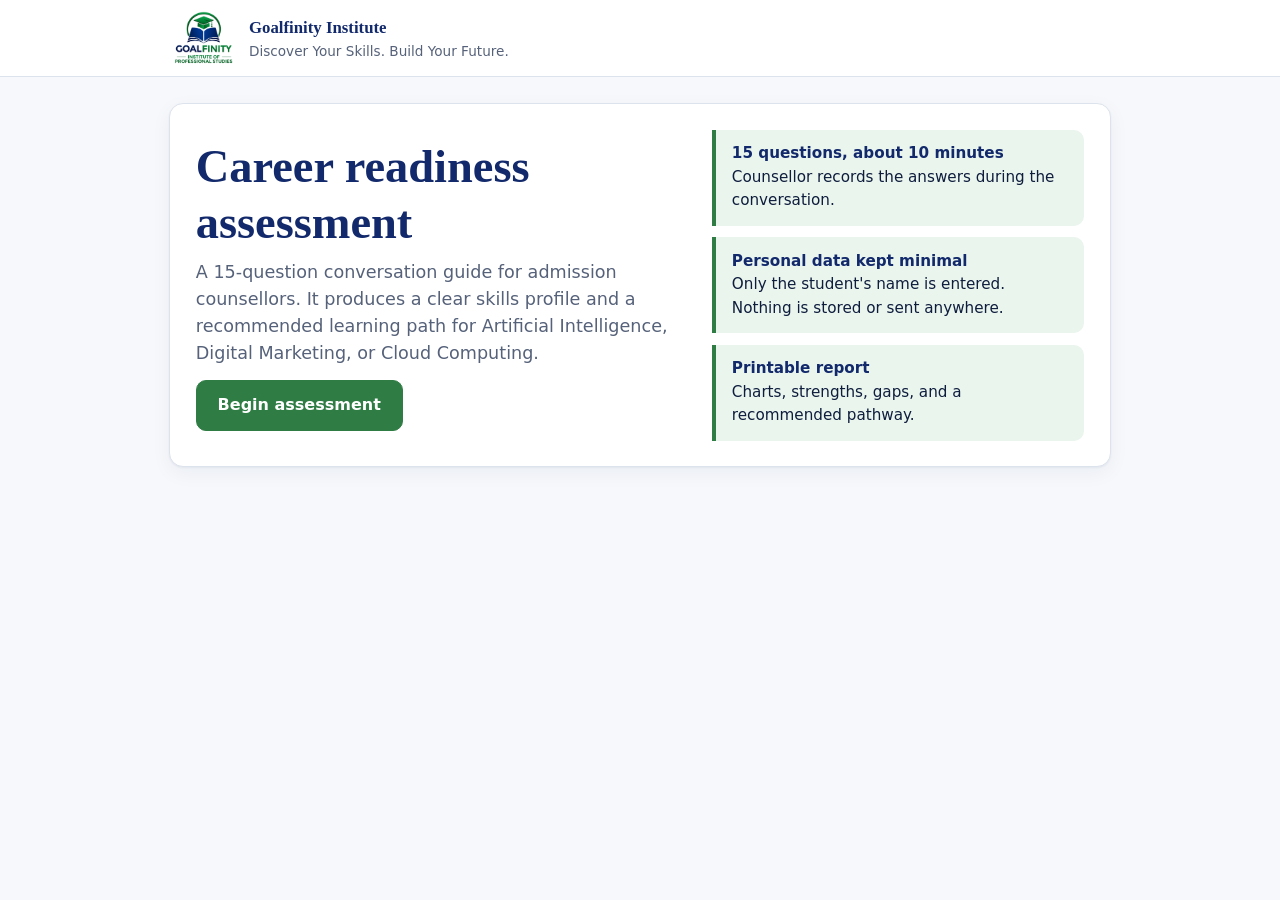
==== commit 8de02a1a: "sda" ====
--- a/index.html
+++ b/index.html
@@ -1,539 +1,277 @@
 <!DOCTYPE html>
 <html lang="en">
 <head>
-  <meta charset="UTF-8">
-  <meta name="viewport" content="width=device-width, initial-scale=1.0">
-  <meta name="description" content="Goalfinity Institute — Student Career Readiness Assessment Platform. Diagnostic evaluation for AI, Digital Marketing, and Cloud Computing courses.">
-  <title>Goalfinity Institute — Student Career Readiness Assessment Platform</title>
-
-  <!-- Stylesheets -->
-  <link rel="stylesheet" href="assets/css/styles.css">
-  <link rel="stylesheet" href="assets/css/report.css">
+<meta charset="utf-8">
+<meta name="viewport" content="width=device-width, initial-scale=1">
+<title>Goalfinity Institute · Career Assessment</title>
+<style>
+:root{--navy:#12296b;--ink:#0f1d3d;--green:#2f7d45;--green-d:#256438;--mint:#eaf5ee;--bg:#f6f8fb;--card:#fff;--line:#dde3ec;--mute:#56627a;--warn:#a15c00;
+--serif:Georgia,"Times New Roman",serif;--sans:"Segoe UI",system-ui,-apple-system,Roboto,Helvetica,Arial,sans-serif}
+*{box-sizing:border-box}
+body{margin:0;font-family:var(--sans);background:var(--bg);color:var(--ink);line-height:1.55}
+h1,h2,h3{font-family:var(--serif);color:var(--navy);line-height:1.2;margin:0 0 .5rem}
+h1{font-size:clamp(1.9rem,4.5vw,2.9rem)}h2{font-size:1.5rem}h3{font-size:1.1rem}
+p{margin:0 0 .8rem}
+.top{background:#fff;border-bottom:1px solid var(--line)}
+.top .in{max-width:980px;margin:0 auto;padding:.7rem 1.2rem;display:flex;align-items:center;gap:.9rem}
+.top img,.brand img{height:54px;width:auto;display:block}
+.top .nm{font-family:var(--serif);color:var(--navy);font-weight:700;font-size:1.05rem}
+.top .tg{color:var(--mute);font-size:.85rem}
+main{max-width:980px;margin:0 auto;padding:1.6rem 1.2rem 3rem}
+.card{background:var(--card);border:1px solid var(--line);border-radius:14px;padding:1.6rem;box-shadow:0 1px 2px rgba(18,41,107,.05),0 6px 20px rgba(18,41,107,.05)}
+.hero{display:grid;grid-template-columns:1.3fr 1fr;gap:2rem;align-items:center}
+.hero .lead{font-size:1.1rem;color:var(--mute);max-width:46ch}
+.hero ul{margin:0;padding:0;list-style:none;display:grid;gap:.7rem}
+.hero li{padding:.8rem 1rem;border-left:4px solid var(--green);background:var(--mint);border-radius:0 10px 10px 0;font-size:.95rem}
+.hero li b{display:block;color:var(--navy)}
+.btn{font:inherit;font-weight:600;border-radius:10px;padding:.75rem 1.3rem;border:1.5px solid var(--navy);background:#fff;color:var(--navy);cursor:pointer}
+.btn.pri{background:var(--navy);color:#fff}.btn.grn{background:var(--green);border-color:var(--green);color:#fff}
+.btn:hover:not(:disabled){filter:brightness(.94)}.btn:disabled{opacity:.45;cursor:not-allowed}
+:focus-visible{outline:3px solid #1b8aa6;outline-offset:2px}
+label.f{display:block;font-weight:600;margin-bottom:.35rem}
+input[type=text]{width:100%;font:inherit;padding:.75rem .9rem;border:1.5px solid #b9c3d3;border-radius:10px}
+.courses{display:grid;grid-template-columns:repeat(3,1fr);gap:.8rem;border:0;padding:0;margin:0 0 1.4rem}
+.courses legend{font-weight:600;margin-bottom:.5rem;padding:0}
+.opt{position:relative;display:block}
+.opt input{position:absolute;opacity:0;inset:0;cursor:pointer;margin:0}
+.opt span{display:block;padding:.9rem 1rem;border:1.5px solid var(--line);border-radius:12px;background:#fff;font-weight:600;color:var(--navy);height:100%}
+.opt input:checked+span{border-color:var(--green);background:var(--mint);box-shadow:inset 0 0 0 1px var(--green)}
+.opt input:focus-visible+span{outline:3px solid #1b8aa6;outline-offset:2px}
+.opt small{display:block;font-weight:400;color:var(--mute);margin-top:.2rem}
+.prog{height:8px;background:#e4e9f1;border-radius:99px;overflow:hidden;margin:.4rem 0 1.2rem}
+.prog i{display:block;height:100%;background:var(--green);transition:width .3s}
+.meta{display:flex;justify-content:space-between;color:var(--mute);font-size:.9rem;gap:1rem;flex-wrap:wrap}
+.q{font-family:var(--serif);font-size:clamp(1.25rem,2.6vw,1.6rem);color:var(--navy);margin:.3rem 0 1.2rem;line-height:1.3}
+fieldset.ans{border:0;padding:0;margin:0;display:grid;gap:.6rem}
+.nav{display:flex;justify-content:space-between;gap:.8rem;margin-top:1.4rem;flex-wrap:wrap}
+.rv{display:grid;grid-template-columns:2.2rem 1fr auto;gap:.8rem;padding:.75rem 0;border-bottom:1px solid var(--line);align-items:start}
+.rv:last-of-type{border:0}.rv .n{font-weight:700;color:var(--green)}.rv .a{color:var(--mute);font-size:.92rem}.rv .a.miss{color:var(--warn);font-weight:600}
+.btn.sm{padding:.35rem .8rem;font-size:.88rem}
+.rhead{display:flex;justify-content:space-between;gap:1.5rem;align-items:center;border-bottom:3px solid var(--navy);padding-bottom:1rem;margin-bottom:1.2rem;flex-wrap:wrap}
+.rhead img{height:72px}
+.facts{display:grid;grid-template-columns:repeat(3,1fr);gap:.8rem;margin-bottom:1.4rem}
+.facts div{background:var(--bg);border-radius:10px;padding:.7rem .9rem}.facts small{display:block;color:var(--mute)}.facts b{color:var(--navy)}
+.grid2{display:grid;grid-template-columns:1fr 1fr;gap:1.4rem;margin-bottom:1.4rem}
+.score{display:flex;align-items:baseline;gap:.6rem;margin-bottom:.3rem}.score b{font-family:var(--serif);font-size:3rem;color:var(--navy)}
+.pill{display:inline-block;background:var(--green);color:#fff;border-radius:99px;padding:.15rem .8rem;font-weight:600;font-size:.9rem}
+.bar{margin:.55rem 0}.bar div:first-child{display:flex;justify-content:space-between;font-size:.9rem;gap:1rem}
+.bar .t{height:9px;background:#e4e9f1;border-radius:99px;overflow:hidden}.bar .t i{display:block;height:100%;background:var(--navy);border-radius:99px}
+.bar .t i.g{background:var(--green)}.bar .t i.w{background:#c98a1b}
+ul.l{margin:.2rem 0 0;padding-left:1.1rem}ul.l li{margin:.25rem 0}
+.note{font-size:.82rem;color:var(--mute);border-top:1px solid var(--line);padding-top:.8rem;margin-top:1.4rem}
+.acts{display:flex;gap:.7rem;flex-wrap:wrap;margin-top:1.2rem}
+.lg{display:flex;gap:1rem;flex-wrap:wrap;font-size:.8rem;color:var(--mute);margin:0 0 .4rem}.lg i{display:inline-block;width:10px;height:10px;border-radius:50%;margin-right:.35rem;background:var(--navy)}.lg i.g{background:var(--green)}.lg i.w{background:#c98a1b}
+.hide{display:none!important}
+@media(max-width:720px){.hero,.grid2{grid-template-columns:1fr}.courses{grid-template-columns:1fr}.facts{grid-template-columns:1fr}.top .tg{display:none}}
+@media(prefers-reduced-motion:reduce){*{transition:none!important}}
+@media print{body{background:#fff}.top,.acts,.noprint{display:none!important}main{padding:0;max-width:none}.card{box-shadow:none;border:0;padding:0}.grid2,.facts{break-inside:avoid}.bar,.rhead{break-inside:avoid}*{-webkit-print-color-adjust:exact;print-color-adjust:exact}}
+</style>
 </head>
 <body>
-
-  <!-- ========================================================================
-       TOP HEADER & BRAND BAR
-       ======================================================================== -->
-  <header class="site-header">
-    <div class="header-container">
-      <div class="brand-wrapper">
-        <h1 class="brand-title">
-          <span class="brand-logo-badge">GOALFINITY</span>
-          Goalfinity Institute
-        </h1>
-        <p class="brand-tagline">Discover Your Skills. Build Your Future.</p>
-      </div>
-      <div class="header-actions">
-        <span class="assessment-id-badge" title="Unique Assessment ID">
-          ID: <span id="display-assessment-id">GF-INITIALIZING</span>
-        </span>
-        <button type="button" class="btn btn-secondary btn-sm" id="btn-clear-draft" title="Clear saved draft data">
-          Clear Draft
-        </button>
-      </div>
-    </div>
-  </header>
-
-  <!-- ========================================================================
-       ALERT BANNERS (OFFLINE QUEUE & DRAFT RESTORATION)
-       ======================================================================== -->
-  <div id="offline-queue-alert" class="alert-banner alert-banner-warning" style="display: none;">
-    <span>
-      <strong>Offline Submissions Pending:</strong>
-      You have <strong id="offline-queue-count">0</strong> assessment(s) stored locally that haven't synced to Google Sheets.
-    </span>
-    <button type="button" class="btn btn-sm btn-dark" id="btn-sync-offline-queue">Sync Offline Queue</button>
-  </div>
-
-  <div id="draft-notice-banner" class="alert-banner alert-banner-info" style="display: none;">
-    <span>
-      <strong>Draft Restored:</strong> An in-progress student assessment draft was automatically loaded from this browser's local storage.
-    </span>
-    <span class="text-muted" style="font-size: 0.8rem;">Autosave active</span>
-  </div>
-
-  <!-- ========================================================================
-       WIZARD PROGRESS INDICATOR
-       ======================================================================== -->
-  <div class="progress-container">
-    <div class="progress-header">
-      <span class="progress-step-label" id="progress-step-label">Step 1 of 10</span>
-      <span class="text-muted" style="font-size: 0.82rem;">Career Readiness Diagnostic</span>
-    </div>
-    <div class="progress-track-main">
-      <div class="progress-bar-fill" id="main-progress-bar" style="width: 10%;"></div>
-    </div>
-    <div class="step-indicators-scroll">
-      <span class="step-indicator-pill step-active" data-step="1">1. Intake</span>
-      <span class="step-indicator-pill" data-step="2">2. Course</span>
-      <span class="step-indicator-pill" data-step="3">3. Common Readiness</span>
-      <span class="step-indicator-pill" data-step="4">4. Domain Diagnostic</span>
-      <span class="step-indicator-pill" data-step="5">5. Practical Check</span>
-      <span class="step-indicator-pill" data-step="6">6. Review</span>
-      <span class="step-indicator-pill" data-step="7">7. Scoring</span>
-      <span class="step-indicator-pill" data-step="8">8. Sheets Sync</span>
-      <span class="step-indicator-pill" data-step="9">9. Student Report</span>
-      <span class="step-indicator-pill" data-step="10">10. Next Actions</span>
-    </div>
-  </div>
-
-  <!-- ========================================================================
-       MAIN APPLICATION CONTAINER (STEPS 1 - 10)
-       ======================================================================== -->
-  <main class="main-wrapper">
-
-    <!-- --------------------------------------------------------------------
-         STEP 1: STUDENT INTAKE FORM
-         -------------------------------------------------------------------- -->
-    <section class="step-section" id="step-section-1" style="display: block;">
-      <div class="step-card-header">
-        <span class="step-badge">Step 1 of 10</span>
-        <h2 class="step-title">Student Registration & Intake</h2>
-        <p class="step-description">Capture mandatory student contact information, academic background, and counselling consent before beginning the diagnostic questionnaire.</p>
-      </div>
-
-      <div class="step-card-body">
-        <form id="intake-form" novalidate onsubmit="return false;">
-          <input type="hidden" id="intake-assessment-id" value="">
-
-          <div class="form-grid">
-            <div class="form-group">
-              <label class="form-label" for="student-name">Student Full Name <span class="required-star">*</span></label>
-              <input type="text" class="form-input" id="student-name" placeholder="e.g., Ananya Sharma" required autocomplete="name">
-              <div class="field-error" id="student-name-error" style="display:none;"></div>
-            </div>
-
-            <div class="form-group">
-              <label class="form-label" for="student-email">Email Address <span class="required-star">*</span></label>
-              <input type="email" class="form-input" id="student-email" placeholder="e.g., student@example.com" required autocomplete="email">
-              <div class="field-error" id="student-email-error" style="display:none;"></div>
-              <span class="form-hint">Official diagnostic report will be transmitted to this email.</span>
-            </div>
-
-            <div class="form-group">
-              <label class="form-label" for="student-mobile">Mobile Number (with Country Code) <span class="required-star">*</span></label>
-              <input type="tel" class="form-input" id="student-mobile" placeholder="e.g., +91 9876543210 or +1 415 555 2671" required autocomplete="tel">
-              <div class="field-error" id="student-mobile-error" style="display:none;"></div>
-              <span class="form-hint">Accepts international country codes. E.g., +91, +1, +44, +971, +65.</span>
-            </div>
-
-            <div class="form-group">
-              <label class="form-label" for="course-interest">Preferred Course Track <span class="required-star">*</span></label>
-              <select class="form-select" id="course-interest" required>
-                <option value="">— Select Course of Interest —</option>
-                <option value="ai">Artificial Intelligence (AI)</option>
-                <option value="digital_marketing">Digital Marketing</option>
-                <option value="cloud_computing">Cloud Computing</option>
-              </select>
-              <div class="field-error" id="course-interest-error" style="display:none;"></div>
-            </div>
-
-            <div class="form-group">
-              <label class="form-label" for="student-education">Highest Educational Qualification <span class="required-star">*</span></label>
-              <select class="form-select" id="student-education" required>
-                <option value="">— Select Qualification —</option>
-                <option value="High School / 12th">High School / 12th Standard</option>
-                <option value="Diploma">Polytechnic / Vocational Diploma</option>
-                <option value="Bachelor's Degree">Bachelor's Degree (Pursuing or Completed)</option>
-                <option value="Master's Degree">Master's Degree (Pursuing or Completed)</option>
-                <option value="Doctorate / PhD">Doctorate / PhD</option>
-                <option value="Other">Other Equivalent Qualification</option>
-              </select>
-              <div class="field-error" id="student-education-error" style="display:none;"></div>
-            </div>
-
-            <div class="form-group">
-              <label class="form-label" for="student-specialization">Degree Subject / Specialization</label>
-              <input type="text" class="form-input" id="student-specialization" placeholder="e.g., Computer Science, Commerce, Mechanical, Arts">
-              <span class="form-hint">Specialization or major subject.</span>
-            </div>
-
-            <div class="form-group">
-              <label class="form-label" for="student-status">Current Employment / Study Status <span class="required-star">*</span></label>
-              <select class="form-select" id="student-status" required>
-                <option value="">— Select Current Status —</option>
-                <option value="studying">Currently Studying (College / University)</option>
-                <option value="employed">Employed (Working Professional)</option>
-                <option value="unemployed">Seeking Employment / Fresh Graduate</option>
-                <option value="career_transition">Career Transitioning / Returning to Work</option>
-              </select>
-              <div class="field-error" id="student-status-error" style="display:none;"></div>
-            </div>
-
-            <div class="form-group">
-              <label class="form-label" for="student-job-title">Current Job Title (If Employed)</label>
-              <input type="text" class="form-input" id="student-job-title" placeholder="e.g., Software Trainee, Sales Associate, Analyst">
-            </div>
-
-            <div class="form-group">
-              <label class="form-label" for="student-experience">Total Professional Experience</label>
-              <select class="form-select" id="student-experience">
-                <option value="0">0 Years (Fresher / Student)</option>
-                <option value="less_than_1">&lt; 1 Year</option>
-                <option value="1_to_3">1 – 3 Years</option>
-                <option value="3_to_5">3 – 5 Years</option>
-                <option value="5_plus">5+ Years</option>
-              </select>
-            </div>
-
-            <div class="form-group">
-              <label class="form-label" for="learning-mode">Preferred Learning Mode</label>
-              <select class="form-select" id="learning-mode">
-                <option value="Online Live">Live Online Interactive Cohort</option>
-                <option value="Hybrid / Classroom">Classroom / Hybrid Mentorship</option>
-                <option value="Self-Paced with Mentorship">Self-Paced with 1-on-1 Milestone Mentorship</option>
-              </select>
-            </div>
-          </div>
-
-          <!-- Consent & Privacy Notice -->
-          <div class="consent-box">
-            <label class="checkbox-label" for="student-consent">
-              <input type="checkbox" id="student-consent" required>
-              <span>I consent to Goalfinity Institute collecting and processing the above contact and assessment information for academic counselling and personalized reporting. <span class="required-star">*</span></span>
-            </label>
-            <div class="field-error" id="student-consent-error" style="display:none;"></div>
-            <p class="privacy-notice-text">
-              <strong>Privacy Notice:</strong> Goalfinity Institute uses your details strictly for educational assessment, roadmap recommendations, and official counselling communications. Your data is never sold or shared with unauthorized commercial parties.
-            </p>
-          </div>
-        </form>
-      </div>
-
-      <div class="wizard-footer-bar">
-        <div></div>
-        <button type="button" class="btn btn-primary" id="btn-intake-next">
-          Begin Assessment &bull; Next &rarr;
-        </button>
-      </div>
-    </section>
-
-    <!-- --------------------------------------------------------------------
-         STEP 2: COURSE CONFIRMATION & ORIENTATION
-         -------------------------------------------------------------------- -->
-    <section class="step-section" id="step-section-2">
-      <div class="step-card-header">
-        <span class="step-badge">Step 2 of 10</span>
-        <h2 class="step-title">Course Confirmation & Track Orientation</h2>
-        <p class="step-description">Confirm the selected career path with <strong id="course-confirm-student">the candidate</strong> before commencing the diagnostic.</p>
-      </div>
-
-      <div class="step-card-body">
-        <div class="review-card" style="border-left: 4px solid var(--accent-teal);">
-          <span class="step-badge">Selected Course</span>
-          <h3 id="course-confirm-title" style="font-size: 1.4rem; color: var(--primary-navy); margin: 0.5rem 0;">Artificial Intelligence</h3>
-          <p id="course-confirm-desc" class="text-muted" style="font-size: 0.95rem; line-height: 1.5;">Foundational & applied AI, Python programming, data analytics, predictive modeling, and generative AI systems.</p>
-        </div>
-
-        <div style="margin-top: 1.5rem; background-color: #f8fafc; padding: 1.25rem; border-radius: var(--radius-md); border: 1px solid var(--border-color);">
-          <h4 style="color: var(--secondary-navy); margin-bottom: 0.5rem;">Counsellor Orientation Tips:</h4>
-          <ul style="padding-left: 1.25rem; font-size: 0.9rem; color: #334155; line-height: 1.6;">
-            <li>Conduct the assessment conversationally — ask questions naturally while recording responses.</li>
-            <li>Reassure the candidate that beginner ratings and concept uncertainties are completely normal and help us design their optimal starting path.</li>
-            <li>Self-rating questions use a consistent 1–5 scale with an explicit <em>"Not sure"</em> option to prevent guesswork.</li>
-          </ul>
-        </div>
-      </div>
-
-      <div class="wizard-footer-bar">
-        <button type="button" class="btn btn-secondary btn-prev-step" data-target="1">&larr; Back to Intake</button>
-        <button type="button" class="btn btn-primary" id="btn-course-confirm">
-          Proceed to Common Assessment &bull; Next &rarr;
-        </button>
-      </div>
-    </section>
-
-    <!-- --------------------------------------------------------------------
-         STEP 3: COMMON CAREER & LEARNING READINESS ASSESSMENT
-         -------------------------------------------------------------------- -->
-    <section class="step-section" id="step-section-3">
-      <div class="step-card-header">
-        <span class="step-badge">Step 3 of 10</span>
-        <h2 class="step-title">Common Career & Learning Readiness</h2>
-        <p class="step-description">Evaluates career motivation, timeline, weekly study commitment, and digital learning comfort.</p>
-      </div>
-
-      <div class="step-card-body">
-        <div id="common-questions-container">
-          <!-- Dynamically populated from QUESTION_BANK.commonBackground & commonReadiness -->
-        </div>
-      </div>
-
-      <div class="wizard-footer-bar">
-        <button type="button" class="btn btn-secondary btn-prev-step" data-target="2">&larr; Back</button>
-        <button type="button" class="btn btn-primary btn-next-step" data-target="4">
-          Proceed to Domain Diagnostic &bull; Next &rarr;
-        </button>
-      </div>
-    </section>
-
-    <!-- --------------------------------------------------------------------
-         STEP 4: COURSE-SPECIFIC TECHNICAL ASSESSMENT
-         -------------------------------------------------------------------- -->
-    <section class="step-section" id="step-section-4">
-      <div class="step-card-header">
-        <span class="step-badge">Step 4 of 10</span>
-        <h2 class="step-title">Course-Specific Diagnostic Assessment</h2>
-        <p class="step-description">Deep-dive technical, analytical, and scenario-based diagnostic tailored to the chosen track.</p>
-      </div>
-
-      <div class="step-card-body">
-        <div id="technical-questions-container">
-          <!-- Dynamically populated based on selected course -->
-        </div>
-      </div>
-
-      <div class="wizard-footer-bar">
-        <button type="button" class="btn btn-secondary btn-prev-step" data-target="3">&larr; Back</button>
-        <button type="button" class="btn btn-primary btn-next-step" data-target="5">
-          Proceed to Practical Assessment &bull; Next &rarr;
-        </button>
-      </div>
-    </section>
-
-    <!-- --------------------------------------------------------------------
-         STEP 5: PRACTICAL SKILL ASSESSMENT
-         -------------------------------------------------------------------- -->
-    <section class="step-section" id="step-section-5">
-      <div class="step-card-header">
-        <span class="step-badge">Step 5 of 10</span>
-        <h2 class="step-title">Practical Skill & Reasoning Check</h2>
-        <p class="step-description">5–10 minute objective multiple-choice check and counsellor scenario evaluation rubric.</p>
-      </div>
-
-      <div class="step-card-body">
-        <div id="practical-quiz-container">
-          <!-- Dynamically populated practical MCQs + Rubric -->
-        </div>
-      </div>
-
-      <div class="wizard-footer-bar">
-        <button type="button" class="btn btn-secondary btn-prev-step" data-target="4">&larr; Back</button>
-        <button type="button" class="btn btn-primary btn-next-step" data-target="6">
-          Proceed to Review &bull; Next &rarr;
-        </button>
-      </div>
-    </section>
-
-    <!-- --------------------------------------------------------------------
-         STEP 6: REVIEW ANSWERS & COUNSELLOR OBSERVATIONS
-         -------------------------------------------------------------------- -->
-    <section class="step-section" id="step-section-6">
-      <div class="step-card-header">
-        <span class="step-badge">Step 6 of 10</span>
-        <h2 class="step-title">Review Answers & Counsellor Observations</h2>
-        <p class="step-description">Verify entered candidate responses and record confidential counselling observations.</p>
-      </div>
-
-      <div class="step-card-body">
-        <div id="review-summary-container">
-          <!-- Populated by AssessmentController.renderReviewSummary() -->
-        </div>
-
-        <div class="counsellor-notes-section">
-          <label class="form-label" for="counsellor-notes-input"><strong>Academic Counsellor Observations & Notes</strong></label>
-          <textarea class="form-textarea" id="counsellor-notes-input" rows="4" placeholder="Record qualitative observations: candidate's enthusiasm, communication clarity, learning mindset, potential scheduling constraints, or pacing recommendations..."></textarea>
-
-          <div style="margin-top: 1rem;">
-            <label class="checkbox-label" for="include-counsellor-notes">
-              <input type="checkbox" id="include-counsellor-notes">
-              <span>Include these counsellor notes in the student's printable report (Leave unchecked to keep notes internal).</span>
-            </label>
-          </div>
-        </div>
-      </div>
-
-      <div class="wizard-footer-bar">
-        <button type="button" class="btn btn-secondary btn-prev-step" data-target="5">&larr; Back to Practical</button>
-        <button type="button" class="btn btn-primary" id="btn-calculate-score">
-          Calculate Assessment &bull; Next &rarr;
-        </button>
-      </div>
-    </section>
-
-    <!-- --------------------------------------------------------------------
-         STEP 7: SCORE CALCULATION & RECOMMENDATION
-         -------------------------------------------------------------------- -->
-    <section class="step-section" id="step-section-7">
-      <div class="step-card-header">
-        <span class="step-badge">Step 7 of 10</span>
-        <h2 class="step-title">Readiness Score & Guidance Band</h2>
-        <p class="step-description">Calculated weighted score breakdown across foundational, practical, and readiness categories.</p>
-      </div>
-
-      <div class="step-card-body">
-        <div id="score-preview-container">
-          <!-- Populated by AssessmentController.renderScorePreviewStep() -->
-        </div>
-      </div>
-
-      <div class="wizard-footer-bar">
-        <button type="button" class="btn btn-secondary btn-prev-step" data-target="6">&larr; Back to Review</button>
-        <button type="button" class="btn btn-primary" id="btn-proceed-to-save">
-          Save to Google Sheets &bull; Next &rarr;
-        </button>
-      </div>
-    </section>
-
-    <!-- --------------------------------------------------------------------
-         STEP 8: SAVE TO GOOGLE SHEETS
-         -------------------------------------------------------------------- -->
-    <section class="step-section" id="step-section-8">
-      <div class="step-card-header">
-        <span class="step-badge">Step 8 of 10</span>
-        <h2 class="step-title">Google Sheets Database Synchronization</h2>
-        <p class="step-description">Permanently records the student assessment record, category scores, and question audit trail.</p>
-      </div>
-
-      <div class="step-card-body">
-        <div id="sheets-sync-status" class="sync-status-box status-loading" style="display:none;">
-          <span id="sync-spinner" class="spinner"></span> Ready to transmit data.
-        </div>
-
-        <div style="background-color: #f8fafc; border: 1px solid var(--border-color); border-radius: var(--radius-md); padding: 1.5rem; margin-bottom: 1.5rem;">
-          <h4 style="color: var(--secondary-navy); margin-bottom: 0.5rem;">Database Sync Protocol:</h4>
-          <p style="font-size: 0.9rem; color: #334155; line-height: 1.5;">
-            Click <strong>"Synchronize Record"</strong> below to securely transmit this assessment to the Goalfinity Google Spreadsheet via the Google Apps Script integration.
-          </p>
-          <p style="font-size: 0.85rem; color: var(--text-muted); margin-top: 0.5rem;">
-            <em>Note: If you are offline or the web app URL is not yet configured, the assessment is automatically saved in your browser's offline queue so no data is ever lost.</em>
-          </p>
-        </div>
-
-        <div style="display: flex; gap: 1rem; flex-wrap: wrap;">
-          <button type="button" class="btn btn-primary" id="btn-sync-sheets">
-            Synchronize Record to Google Sheets
-          </button>
-          <button type="button" class="btn btn-danger-outline" id="btn-retry-sync" style="display:none;">
-            Retry Submission
-          </button>
-          <button type="button" class="btn btn-secondary" id="btn-view-report-offline">
-            View / Print Report Offline &rarr;
-          </button>
-        </div>
-      </div>
-
-      <div class="wizard-footer-bar">
-        <button type="button" class="btn btn-secondary btn-prev-step" data-target="7">&larr; Back to Scores</button>
-        <button type="button" class="btn btn-primary" id="btn-proceed-to-report" style="display:none;">
-          View Student Report &bull; Next &rarr;
-        </button>
-      </div>
-    </section>
-
-    <!-- --------------------------------------------------------------------
-         STEP 9: 4-PAGE DYNAMIC STUDENT REPORT
-         -------------------------------------------------------------------- -->
-    <section class="step-section" id="step-section-9">
-      <div class="step-card-header no-print">
-        <span class="step-badge">Step 9 of 10</span>
-        <h2 class="step-title">Official Student Career Readiness Report</h2>
-        <p class="step-description">Polished, print-ready 4-page diagnostic report with visual skills bars, gap analysis, and roadmap.</p>
-      </div>
-
-      <div class="step-card-body">
-        <div class="print-actions-bar no-print" style="display: flex; gap: 1rem; margin-bottom: 1.5rem; flex-wrap: wrap; justify-content: flex-end;">
-          <button type="button" class="btn btn-dark" id="btn-print-report">
-            &#128438; Print Report
-          </button>
-          <button type="button" class="btn btn-primary" id="btn-download-pdf">
-            &#128190; Download / Save as PDF
-          </button>
-          <button type="button" class="btn btn-secondary" id="btn-to-step-10">
-            Proceed to Next Actions &bull; Next &rarr;
-          </button>
-        </div>
-
-        <!-- Printable 4-page report DOM container -->
-        <div id="report-view-container">
-          <!-- Dynamically populated by Report.renderReportHTML() -->
-        </div>
-      </div>
-
-      <div class="wizard-footer-bar no-print">
-        <button type="button" class="btn btn-secondary btn-prev-step" data-target="8">&larr; Back to Database</button>
-        <button type="button" class="btn btn-primary btn-next-step" data-target="10">
-          Counsellor Action Plan &bull; Next &rarr;
-        </button>
-      </div>
-    </section>
-
-    <!-- --------------------------------------------------------------------
-         STEP 10: COUNSELLOR FOLLOW-UP & ACTION PLAN
-         -------------------------------------------------------------------- -->
-    <section class="step-section" id="step-section-10">
-      <div class="step-card-header">
-        <span class="step-badge">Step 10 of 10</span>
-        <h2 class="step-title">Counsellor Follow-up & Next Actions</h2>
-        <p class="step-description">Structured next steps to guide the student enquiry from assessment to enrollment.</p>
-      </div>
-
-      <div class="step-card-body">
-        <div class="review-card" style="border-left: 4px solid var(--accent-teal);">
-          <h4>Diagnostic Complete for <span id="action-plan-student-name">Student</span></h4>
-          <p style="font-size: 0.92rem; color: #334155; margin-top: 0.35rem;">
-            <strong>Recommended Next Step:</strong> <span id="action-plan-recommended-action">Schedule curriculum orientation session.</span>
-          </p>
-        </div>
-
-        <div style="background-color: #ffffff; border: 1.5px solid var(--border-color); border-radius: var(--radius-md); padding: 1.5rem; margin-top: 1.5rem;">
-          <h4 style="color: var(--secondary-navy); margin-bottom: 0.85rem;">Sales Counsellor Checklist:</h4>
-          <div style="display: flex; flex-direction: column; gap: 0.75rem; font-size: 0.9rem;">
-            <label class="checkbox-label">
-              <input type="checkbox">
-              <span>Share the generated 4-page PDF Career Readiness Report via email or print a physical copy.</span>
-            </label>
-            <label class="checkbox-label">
-              <input type="checkbox">
-              <span>Review the diagnosed skill gaps with the candidate and explain how Goalfinity's guided labs resolve them.</span>
-            </label>
-            <label class="checkbox-label">
-              <input type="checkbox">
-              <span>Align on weekly study commitment (10–15 hrs or 15–20 hrs) and project target completion date.</span>
-            </label>
-            <label class="checkbox-label">
-              <input type="checkbox">
-              <span>Schedule 1-on-1 academic faculty interview or cohort demo session.</span>
-            </label>
-          </div>
-        </div>
-
-        <div style="margin-top: 2rem; text-align: center;">
-          <button type="button" class="btn btn-dark btn-lg" id="btn-new-assessment" style="padding: 0.9rem 2rem; font-size: 1.05rem;">
-            + Start New Student Assessment
-          </button>
-        </div>
-      </div>
-
-      <div class="wizard-footer-bar">
-        <button type="button" class="btn btn-secondary btn-prev-step" data-target="9">&larr; Back to Report</button>
-        <div></div>
-      </div>
-    </section>
-
-  </main>
-
-  <!-- ========================================================================
-       FOOTER
-       ======================================================================== -->
-  <footer style="text-align: center; padding: 2rem 1rem; color: var(--text-muted); font-size: 0.82rem; border-top: 1px solid var(--border-color); background-color: #ffffff;">
-    <p>&copy; Goalfinity Institute. All Rights Reserved. Student Career Readiness Assessment Platform.</p>
-    <p style="margin-top: 0.25rem;">Built for GitHub Pages &bull; Google Sheets Database Integration Layer</p>
-  </footer>
-
-  <!-- ========================================================================
-       APPLICATION SCRIPTS (ORDER MATTERS)
-       ======================================================================== -->
-  <script src="assets/js/config.js"></script>
-  <script src="assets/js/validation.js"></script>
-  <script src="assets/js/questions.js"></script>
-  <script src="assets/js/scoring.js"></script>
-  <script src="assets/js/recommendations.js"></script>
-  <script src="assets/js/sheets-client.js"></script>
-  <script src="assets/js/report.js"></script>
-  <script src="assets/js/intake.js"></script>
-  <script src="assets/js/assessment.js"></script>
-  <script src="assets/js/app.js"></script>
+<header class="top"><div class="in">
+  <!-- LOGO: image is set from LOGO_SRC at the top of the script -->
+  <img class="logo" alt="Goalfinity Institute of Professional Studies logo">
+  <div><div class="nm">Goalfinity Institute</div><div class="tg">Discover Your Skills. Build Your Future.</div></div>
+</div></header>
+<main id="app" aria-live="polite"></main>
+
+<script>
+/* ==== LOGO: replace the value below with your logo filename (e.g. "logo.png") or an image URL ==== */
+const LOGO_SRC = "[data-uri]";
+/* ====================================================================================================== */
+
+const COURSES = {
+  ai:{name:"Artificial Intelligence",blurb:"Machine learning, deep learning, GenAI"},
+  dm:{name:"Digital Marketing",blurb:"SEO, paid ads, content, analytics"},
+  cc:{name:"Cloud Computing",blurb:"Cloud platforms, DevOps, containers"}
+};
+/* Strict confidence scoring: only the top answer earns a high score. Any doubt scores low. */
+const SC4=[100,35,15,0,null];
+const SCC=[0,15,35,55,100]; /* communication 1..5 */
+const OPTS={
+  k:["Know it well","Have a little understanding","Have heard of it but do not understand it","Do not know it","Not assessed"],
+  e:["Have created a project using it","Have worked with or practised it","Know the theory but have not practised it","No experience","Not assessed"],
+  q1:["Know several of these concepts well","Understand some of them","Have heard of them but know very little","Not familiar with them"],
+  q2:["Independently created a project","Contributed to a project","Practised through coursework or training","No practical project experience yet"],
+  c:["1. Needs substantial support","2. Developing","3. Satisfactory","4. Good","5. Very good"]
+};
+/* q: [text, short label, option set, category] */
+const K="k",E="e";
+const BANK={
+ ai:[
+  ["How familiar are you with machine learning, classification, regression, and model training?","Machine learning basics",K],
+  ["How familiar are you with accuracy, precision, recall, F1-score, and confusion matrices?","Model evaluation metrics",K],
+  ["How familiar are you with data preprocessing, feature engineering, and exploratory data analysis?","Data preparation & EDA",K],
+  ["How familiar are you with neural networks, deep learning, CNNs, RNNs, and LSTMs?","Deep learning",K],
+  ["How familiar are you with NLP, Transformers, and Large Language Models?","NLP & LLMs",K],
+  ["How familiar are you with embeddings, vector databases, and Retrieval-Augmented Generation (RAG)?","Embeddings & RAG",K],
+  ["Have you used Python libraries such as Pandas, NumPy, scikit-learn, TensorFlow, or PyTorch?","Python AI libraries",E],
+  ["Have you created a machine learning model, AI application, chatbot, data science project, or RAG application?","AI project built",E],
+  ["Have you deployed an AI application or worked on model evaluation, monitoring, or production implementation?","Deployment & monitoring",E]],
+ dm:[
+  ["How familiar are you with SEO, search engine marketing, and organic versus paid marketing?","SEO & search marketing",K],
+  ["How familiar are you with Google Ads, Meta Ads, and paid campaign management?","Paid advertising",K],
+  ["How familiar are you with content marketing, copywriting, and social media strategy?","Content & social strategy",K],
+  ["How familiar are you with marketing analytics, KPIs, conversions, and campaign measurement?","Analytics & KPIs",K],
+  ["How familiar are you with email marketing, marketing automation, and lead generation?","Email & lead generation",K],
+  ["Have you created marketing content, managed social media pages, or planned a content calendar?","Content creation",E],
+  ["Have you used tools such as Google Analytics, Canva, Meta Business Suite, or SEO tools?","Marketing tools",E],
+  ["Have you run, simulated, or helped manage a paid ad, email, or social media campaign?","Campaign execution",E],
+  ["Have you built a landing page or website, or measured and reported campaign results?","Web & reporting",E]],
+ cc:[
+  ["How familiar are you with cloud computing models: IaaS, PaaS, SaaS, and public versus private cloud?","Cloud fundamentals",K],
+  ["How familiar are you with virtual machines, cloud storage, databases, and virtual networks?","Compute, storage & network",K],
+  ["How familiar are you with identity and access management, cloud security, and shared responsibility?","Cloud security & IAM",K],
+  ["How familiar are you with Linux, the command line, and basic networking such as IP, DNS, and firewalls?","Linux & networking",K],
+  ["How familiar are you with containers, Docker, and Kubernetes?","Containers & Kubernetes",K],
+  ["How familiar are you with DevOps, CI/CD pipelines, and Infrastructure as Code such as Terraform?","DevOps & IaC",K],
+  ["Have you used AWS, Microsoft Azure, or Google Cloud, even through a free tier or lab?","Cloud platform use",E],
+  ["Have you launched a virtual machine, hosted a website, or configured cloud storage?","Hands-on cloud setup",E],
+  ["Have you deployed an application using CI/CD, or worked on monitoring, scaling, or cost control?","Deployment & operations",E]]
+};
+function buildQs(course){
+  const qs=[
+   {t:"How familiar are you with data, programming, and technology concepts such as structured and unstructured data, SQL, Python, or Business Intelligence?",tag:"Data & tech concepts",o:"q1",cat:"found"},
+   {t:"Have you ever worked on a technical, analytical, marketing, or technology-related project?",tag:"Prior project work",o:"q2",cat:"found"}];
+  BANK[course].forEach(b=>qs.push({t:b[0],tag:b[1],o:b[2],cat:b[2]==K?"know":"exp"}));
+  qs.push(
+   {t:"Have you applied the skills you know to a real problem, such as a study task, work task, or personal project?",tag:"Real-world application",o:E,cat:"apply"},
+   {t:"Have you shared your work, for example through a portfolio, GitHub, presentation, or written summary?",tag:"Sharing & documenting work",o:E,cat:"apply"},
+   {t:"How clearly can the student explain a technical or project idea in simple words?",tag:"Explaining ideas",o:"c",cat:"comm"},
+   {t:"How well does the student listen, ask questions, and respond during the counselling conversation?",tag:"Listening & responding",o:"c",cat:"comm"});
+  return qs; /* always exactly 15 */
+}
+const CATS={found:"Technology foundation",know:"Course knowledge",exp:"Hands-on experience",apply:"Practical application",comm:"Communication"};
+const PATH={
+ ai:["Start with Python and data foundations before moving into machine learning.","Join the core Machine Learning and Data Science track, with hands-on mini projects.","Move to Deep Learning, NLP, and Generative AI, with a project-led approach.","Join advanced GenAI, RAG, and MLOps projects, and build a deployable portfolio."],
+ dm:["Start with digital marketing fundamentals: search, social media, and content basics.","Join the core track covering SEO, paid ads, and analytics, with live campaign practice.","Move to advanced paid media, automation, and conversion optimisation.","Join advanced strategy and analytics projects, with real campaign ownership."],
+ cc:["Start with cloud, Linux, and networking fundamentals before choosing a platform.","Join the core cloud track on one platform, with guided labs.","Move to containers, DevOps, and Infrastructure as Code, with project labs.","Join advanced architecture, automation, and certification preparation."]};
+const LEVELS=["Beginner","Developing","Proficient","Advanced"];
+
+const S={screen:"welcome",name:"",course:"",qs:[],ans:[],i:0,date:null};
+const $=id=>document.getElementById(id), app=$("app");
+document.querySelectorAll("img.logo").forEach(i=>{i.src=LOGO_SRC;i.onerror=()=>{i.replaceWith(Object.assign(document.createElement("b"),{textContent:"GOALFINITY",style:"color:#12296b;font-size:1.3rem"}))}});
+const esc=s=>String(s).replace(/[&<>"']/g,c=>({"&":"&amp;","<":"&lt;",">":"&gt;",'"':"&quot;","'":"&#39;"}[c]));
+const score=(q,a)=>a==null?null:(q.o=="c"?SCC[a]:SC4[a]);
+const optText=(q,a)=>a==null?null:OPTS[q.o][a];
+const isNA=(q,a)=>a!=null&&q.o!="c"&&q.o!="q1"&&q.o!="q2"&&a==4;
+
+function go(s){S.screen=s;render();window.scrollTo(0,0);setTimeout(()=>{const h=app.querySelector("h1,h2");if(h){h.tabIndex=-1;h.focus({preventScroll:true})}},0)}
+
+function render(){
+ if(S.screen=="welcome") app.innerHTML=`<section class="card hero"><div>
+  <h1>Career readiness assessment</h1>
+  <p class="lead">A 15-question conversation guide for admission counsellors. It produces a clear skills profile and a recommended learning path for Artificial Intelligence, Digital Marketing, or Cloud Computing.</p>
+  <button class="btn grn" data-a="start">Begin assessment</button></div>
+  <ul><li><b>15 questions, about 10 minutes</b>Counsellor records the answers during the conversation.</li>
+  <li><b>Personal data kept minimal</b>Only the student's name is entered. Nothing is stored or sent anywhere.</li>
+  <li><b>Printable report</b>Charts, strengths, gaps, and a recommended pathway.</li></ul></section>`;
+ if(S.screen=="setup") app.innerHTML=`<section class="card" style="max-width:640px;margin:0 auto"><h2>Assessment setup</h2>
+  <p style="color:var(--mute)">Enter the student's name and choose the course they are enquiring about.</p>
+  <label class="f" for="nm">Student name</label><input type="text" id="nm" autocomplete="off" value="${esc(S.name)}" style="margin-bottom:1.2rem">
+  <fieldset class="courses"><legend>Course</legend>${Object.entries(COURSES).map(([k,c])=>`<label class="opt"><input type="radio" name="course" value="${k}" ${S.course==k?"checked":""}><span>${c.name}<small>${c.blurb}</small></span></label>`).join("")}</fieldset>
+  <p id="err" class="hide" style="color:#b3261e;font-weight:600" role="alert"></p>
+  <div class="nav" style="margin-top:0"><button class="btn" data-a="home">Back</button><button class="btn pri" data-a="begin">Start questions</button></div></section>`;
+ if(S.screen=="quiz"){
+  const q=S.qs[S.i],n=S.i+1,sel=S.ans[S.i],opts=OPTS[q.o];
+  app.innerHTML=`<section class="card" style="max-width:760px;margin:0 auto">
+   <div class="meta"><span><b>${esc(S.name)}</b> · ${COURSES[S.course].name}</span><span>Question ${n} of 15</span></div>
+   <div class="prog" role="progressbar" aria-valuemin="0" aria-valuemax="15" aria-valuenow="${n}" aria-label="Assessment progress"><i style="width:${n/15*100}%"></i></div>
+   <p style="color:var(--green-d);font-weight:600;margin:0">${CATS[q.cat]}</p>
+   <h2 class="q" tabindex="-1" id="qh">${n}. ${esc(q.t)}</h2>
+   <fieldset class="ans"><legend class="hide">Response</legend>${opts.map((o,k)=>`<label class="opt"><input type="radio" name="ans" value="${k}" ${sel===k?"checked":""}><span>${esc(o)}</span></label>`).join("")}</fieldset>
+   <div class="nav"><button class="btn" data-a="prev">${S.i==0?"Back to setup":"Previous"}</button>
+   <button class="btn pri" data-a="next" ${sel==null?"disabled":""}>${S.i==14?"Review answers":"Next"}</button></div></section>`;
+ }
+ if(S.screen=="review"){
+  const miss=S.ans.filter(a=>a==null).length;
+  app.innerHTML=`<section class="card" style="max-width:820px;margin:0 auto"><h2>Review answers</h2>
+   <p style="color:var(--mute)">${esc(S.name)} · ${COURSES[S.course].name}. Select Edit to change any answer.</p>
+   ${miss?`<p style="color:var(--warn);font-weight:600" role="alert">${miss} question${miss>1?"s":""} still need an answer before the report can be generated.</p>`:""}
+   ${S.qs.map((q,k)=>`<div class="rv"><span class="n">${k+1}</span><div><div>${esc(q.t)}</div><div class="a ${S.ans[k]==null?"miss":""}">${S.ans[k]==null?"Not answered":esc(optText(q,S.ans[k]))}</div></div><button class="btn sm" data-a="edit" data-k="${k}" aria-label="Edit answer ${k+1}">Edit</button></div>`).join("")}
+   <div class="nav"><button class="btn" data-a="back15">Previous</button><button class="btn grn" data-a="gen" ${miss?"disabled":""}>Generate report</button></div></section>`;
+ }
+ if(S.screen=="report") report();
+ const h=$("qh");if(h&&S.screen=="quiz"&&S._focus){h.focus({preventScroll:true});S._focus=false}
+}
+
+function calc(){
+ const by={};let all=[];
+ S.qs.forEach((q,k)=>{const v=score(q,S.ans[k]);if(v==null)return;(by[q.cat]=by[q.cat]||[]).push(v);all.push(v)});
+ const avg=a=>a&&a.length?Math.round(a.reduce((x,y)=>x+y,0)/a.length):null;
+ const cats=Object.keys(CATS).map(c=>({k:c,label:CATS[c],v:avg(by[c])}));
+ const weights={found:.15,know:.3,exp:.3,apply:.1,comm:.15};
+ let ws=0,wt=0;cats.forEach(c=>{if(c.v!=null){ws+=c.v*weights[c.k];wt+=weights[c.k]}});
+ const total=wt?Math.round(ws/wt):0;
+ const lvl=total<20?0:total<45?1:total<75?2:3;
+ const topics=S.qs.map((q,k)=>({tag:q.tag,cat:q.cat,v:score(q,S.ans[k])})).filter(t=>t.v!=null&&t.cat!="comm");
+ const sorted=[...topics].sort((a,b)=>b.v-a.v);
+ return{cats,total,lvl,topics,strengths:sorted.filter(t=>t.v>=85).slice(0,4),gaps:[...sorted].reverse().filter(t=>t.v<85).slice(0,4),
+  na:S.qs.filter((q,k)=>S.ans[k]==null||isNA(q,S.ans[k])).length};
+}
+function radar(cats){
+ const cx=170,cy=150,R=100,n=cats.length,pt=(i,r)=>{const a=-Math.PI/2+2*Math.PI*i/n;return[cx+r*Math.cos(a),cy+r*Math.sin(a)]};
+ const ring=f=>cats.map((c,i)=>pt(i,R*f).join(",")).join(" ");
+ const poly=cats.map((c,i)=>pt(i,R*(c.v||0)/100).join(",")).join(" ");
+ const short=["Foundation","Knowledge","Experience","Application","Communication"];
+ return`<svg viewBox="0 0 340 300" role="img" aria-label="Skills profile radar chart: ${cats.map(c=>c.label+" "+(c.v==null?"not assessed":c.v+" percent")).join(", ")}" style="width:100%;max-width:380px;display:block;margin:auto">
+ ${[.25,.5,.75,1].map(f=>`<polygon points="${ring(f)}" fill="none" stroke="#dde3ec"/>`).join("")}
+ ${cats.map((c,i)=>`<line x1="${cx}" y1="${cy}" x2="${pt(i,R)[0]}" y2="${pt(i,R)[1]}" stroke="#dde3ec"/>`).join("")}
+ <polygon points="${poly}" fill="rgba(47,125,69,.22)" stroke="#2f7d45" stroke-width="2.5"/>
+ ${cats.map((c,i)=>{const p=pt(i,R*(c.v||0)/100),l=pt(i,R+22);return`<circle cx="${p[0]}" cy="${p[1]}" r="4" fill="#12296b"/><text x="${l[0]}" y="${l[1]}" font-size="12" fill="#12296b" font-weight="600" text-anchor="${l[0]<cx-5?"end":l[0]>cx+5?"start":"middle"}" dominant-baseline="middle">${short[i]}</text>`}).join("")}</svg>`;
+}
+const bar=(l,v,cls="")=>`<div class="bar"><div><span>${esc(l)}</span><b>${v==null?"Not assessed":v+"%"}</b></div><div class="t"><i class="${cls}" style="width:${v||0}%"></i></div></div>`;
+
+function report(){
+ const r=calc(),c=COURSES[S.course];
+ const date=S.date.toLocaleDateString("en-IN",{day:"numeric",month:"long",year:"numeric"});
+ const sum=`${esc(S.name)} shows a <b>${LEVELS[r.lvl].toLowerCase()}</b> level of readiness for ${c.name}, with an overall score of ${r.total}%.`+
+  (r.strengths.length?` The strongest areas are ${r.strengths.slice(0,2).map(s=>s.tag.toLowerCase()).join(" and ")}.`:" There are no established strengths in this area yet, so the learning path starts from the basics.")+
+  (r.gaps.length?` The main areas to build are ${r.gaps.slice(0,2).map(s=>s.tag.toLowerCase()).join(" and ")}.`:"");
+ const comm=r.cats.find(x=>x.k=="comm").v;
+ const steps=[PATH[S.course][r.lvl],
+  r.gaps.length?`Focus early practice on: ${r.gaps.map(g=>g.tag).join(", ")}.`:"Keep building depth with portfolio-level projects.",
+  comm!=null&&comm<85?"Add guided presentation and communication practice alongside technical work.":"Communication is a good base for interviews and client-facing work.",
+  "Complete at least one hands-on project during the course to evidence skills."];
+ app.innerHTML=`<section class="card" id="rep">
+  <div class="rhead"><div><h1 style="font-size:1.9rem">Career assessment report</h1><div style="color:var(--mute)">Discover Your Skills. Build Your Future.</div></div><img class="logo" src="${LOGO_SRC}" alt="Goalfinity Institute"></div>
+  <div class="facts"><div><small>Student</small><b>${esc(S.name)}</b></div><div><small>Course</small><b>${c.name}</b></div><div><small>Assessment date</small><b>${date}</b></div></div>
+  <div class="grid2"><div><h3>Overall readiness</h3><div class="score"><b>${r.total}%</b><span class="pill">${LEVELS[r.lvl]}</span></div><p>${sum}</p></div>
+  <div>${radar(r.cats)}</div></div>
+  <div class="grid2"><div><h3>Skill areas</h3><p class="lg"><span><i class="g"></i>Fully confident</span><span><i class="n"></i>Some doubt</span><span><i class="w"></i>Low confidence</span></p>${r.cats.map(x=>bar(x.label,x.v,x.v>=85?"g":x.v!=null&&x.v<40?"w":"")).join("")}</div>
+  <div><h3>Topic breakdown</h3><p class="lg"><span><i class="g"></i>Fully confident</span><span><i class="n"></i>Some doubt</span><span><i class="w"></i>Low confidence</span></p>${r.topics.map(t=>bar(t.tag,t.v,t.v>=85?"g":t.v<40?"w":"")).join("")}</div></div>
+  <div class="grid2"><div><h3>Strengths</h3>${r.strengths.length?`<ul class="l">${r.strengths.map(s=>`<li>${esc(s.tag)}</li>`).join("")}</ul>`:"<p>No topics at a working level yet.</p>"}</div>
+  <div><h3>Areas to develop</h3>${r.gaps.length?`<ul class="l">${r.gaps.map(s=>`<li>${esc(s.tag)}</li>`).join("")}</ul>`:"<p>No major gaps identified.</p>"}</div></div>
+  <h3>Recommended pathway</h3><ul class="l">${steps.map(s=>`<li>${esc(s)}</li>`).join("")}</ul>
+  <p class="note">This is an indicative assessment based on responses recorded by the counsellor during conversation. ${r.na?`${r.na} question${r.na>1?"s were":" was"} marked Not assessed and excluded from scoring. `:""}Scoring is deliberately strict: full marks are given only for complete confidence, and any doubt lowers the score. It is a guide for course selection, not a formal test result.</p>
+  <div class="acts noprint"><button class="btn pri" data-a="print">Print report</button><button class="btn pri" data-a="print">Save as PDF</button><button class="btn" data-a="review">Edit answers</button><button class="btn grn" data-a="new">New assessment</button></div>
+  <p class="note noprint" style="border:0;margin:0">To save as PDF, choose "Save as PDF" as the destination in the print window.</p></section>`;
+}
+
+app.addEventListener("click",e=>{
+ const b=e.target.closest("[data-a]");if(!b)return;const a=b.dataset.a;
+ if(a=="start")go("setup");
+ if(a=="home")go("welcome");
+ if(a=="begin"){
+  const nm=$("nm").value.trim(),co=(document.querySelector('input[name=course]:checked')||{}).value;
+  if(!nm||!co){const er=$("err");er.textContent=!nm?"Enter the student's name.":"Select a course.";er.classList.remove("hide");return}
+  if(co!=S.course||nm!=S.name||!S.qs.length){if(co!=S.course||!S.qs.length){S.qs=buildQs(co);S.ans=Array(15).fill(null)}}
+  S.name=nm;S.course=co;S.i=0;S.date=S.date||new Date();S._focus=true;go("quiz");
+ }
+ if(a=="prev"){if(S.i==0)go("setup");else{S.i--;S._focus=true;render()}}
+ if(a=="next"){if(S.i==14)go("review");else{S.i++;S._focus=true;render()}}
+ if(a=="edit"){S.i=+b.dataset.k;S._focus=true;go("quiz")}
+ if(a=="back15"){S.i=14;S._focus=true;go("quiz")}
+ if(a=="gen")go("report");
+ if(a=="review")go("review");
+ if(a=="print")window.print();
+ if(a=="new"){Object.assign(S,{name:"",course:"",qs:[],ans:[],i:0,date:null});go("welcome")}
+});
+app.addEventListener("change",e=>{
+ if(e.target.name=="ans"){S.ans[S.i]=+e.target.value;app.querySelector('[data-a=next]').disabled=false}
+});
+app.addEventListener("keydown",e=>{if(e.key=="Enter"&&e.target.id=="nm"){e.preventDefault();app.querySelector('[data-a=begin]').click()}});
+render();
+</script>
 </body>
 </html>
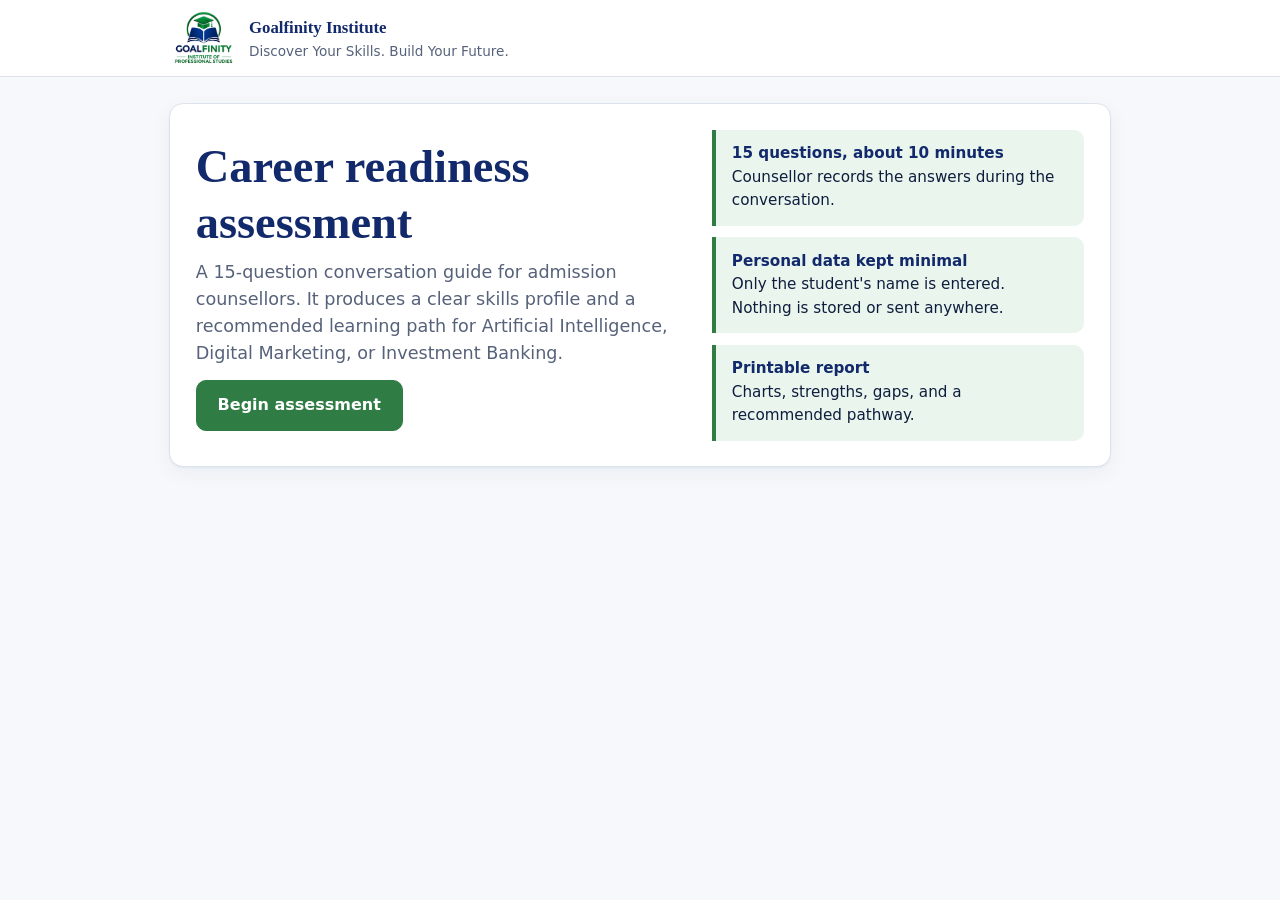
==== commit aefa834f: "Update index.html" ====
--- a/index.html
+++ b/index.html
@@ -83,7 +83,7 @@
 const COURSES = {
   ai:{name:"Artificial Intelligence",blurb:"Machine learning, deep learning, GenAI"},
   dm:{name:"Digital Marketing",blurb:"SEO, paid ads, content, analytics"},
-  cc:{name:"Cloud Computing",blurb:"Cloud platforms, DevOps, containers"}
+  ib:{name:"Investment Banking",blurb:"Valuation, financial modelling, M&A"}
 };
 /* Strict confidence scoring: only the top answer earns a high score. Any doubt scores low. */
 const SC4=[100,35,15,0,null];
@@ -118,16 +118,16 @@
   ["Have you used tools such as Google Analytics, Canva, Meta Business Suite, or SEO tools?","Marketing tools",E],
   ["Have you run, simulated, or helped manage a paid ad, email, or social media campaign?","Campaign execution",E],
   ["Have you built a landing page or website, or measured and reported campaign results?","Web & reporting",E]],
- cc:[
-  ["How familiar are you with cloud computing models: IaaS, PaaS, SaaS, and public versus private cloud?","Cloud fundamentals",K],
-  ["How familiar are you with virtual machines, cloud storage, databases, and virtual networks?","Compute, storage & network",K],
-  ["How familiar are you with identity and access management, cloud security, and shared responsibility?","Cloud security & IAM",K],
-  ["How familiar are you with Linux, the command line, and basic networking such as IP, DNS, and firewalls?","Linux & networking",K],
-  ["How familiar are you with containers, Docker, and Kubernetes?","Containers & Kubernetes",K],
-  ["How familiar are you with DevOps, CI/CD pipelines, and Infrastructure as Code such as Terraform?","DevOps & IaC",K],
-  ["Have you used AWS, Microsoft Azure, or Google Cloud, even through a free tier or lab?","Cloud platform use",E],
-  ["Have you launched a virtual machine, hosted a website, or configured cloud storage?","Hands-on cloud setup",E],
-  ["Have you deployed an application using CI/CD, or worked on monitoring, scaling, or cost control?","Deployment & operations",E]]
+ ib:[
+  ["How familiar are you with financial statements: the income statement, balance sheet, and cash flow statement?","Financial statements",K],
+  ["How familiar are you with valuation methods such as DCF, comparable companies, and precedent transactions?","Valuation methods",K],
+  ["How familiar are you with financial modelling and Excel, including three-statement models and financial formulas?","Financial modelling & Excel",K],
+  ["How familiar are you with mergers and acquisitions, IPOs, and how investment banks raise capital for companies?","M&A, IPOs & capital raising",K],
+  ["How familiar are you with equity markets, bonds, interest rates, and derivatives?","Capital markets & instruments",K],
+  ["How familiar are you with corporate finance ideas such as time value of money, WACC, and capital structure?","Corporate finance concepts",K],
+  ["Have you built a financial model or analysed company financials in Excel?","Excel financial modelling",E],
+  ["Have you valued a company, written an equity research note, or prepared a case study or pitch?","Valuation & research work",E],
+  ["Have you practised markets through paper trading, a stock-market simulation, a finance competition, or a finance certification course?","Market practice & certification",E]]
 };
 function buildQs(course){
   const qs=[
@@ -145,7 +145,7 @@
 const PATH={
  ai:["Start with Python and data foundations before moving into machine learning.","Join the core Machine Learning and Data Science track, with hands-on mini projects.","Move to Deep Learning, NLP, and Generative AI, with a project-led approach.","Join advanced GenAI, RAG, and MLOps projects, and build a deployable portfolio."],
  dm:["Start with digital marketing fundamentals: search, social media, and content basics.","Join the core track covering SEO, paid ads, and analytics, with live campaign practice.","Move to advanced paid media, automation, and conversion optimisation.","Join advanced strategy and analytics projects, with real campaign ownership."],
- cc:["Start with cloud, Linux, and networking fundamentals before choosing a platform.","Join the core cloud track on one platform, with guided labs.","Move to containers, DevOps, and Infrastructure as Code, with project labs.","Join advanced architecture, automation, and certification preparation."]};
+ ib:["Start with accounting, financial statements, and Excel basics before valuation.","Join the core track on financial modelling and valuation, with guided case studies.","Move to advanced M&A, LBO, and capital markets modelling, with deal-style projects.","Join advanced deal simulation, pitch-book, and interview preparation projects."]};
 const LEVELS=["Beginner","Developing","Proficient","Advanced"];
 
 const S={screen:"welcome",name:"",course:"",qs:[],ans:[],i:0,date:null};
@@ -161,7 +161,7 @@
 function render(){
  if(S.screen=="welcome") app.innerHTML=`<section class="card hero"><div>
   <h1>Career readiness assessment</h1>
-  <p class="lead">A 15-question conversation guide for admission counsellors. It produces a clear skills profile and a recommended learning path for Artificial Intelligence, Digital Marketing, or Cloud Computing.</p>
+  <p class="lead">A 15-question conversation guide for admission counsellors. It produces a clear skills profile and a recommended learning path for Artificial Intelligence, Digital Marketing, or Investment Banking.</p>
   <button class="btn grn" data-a="start">Begin assessment</button></div>
   <ul><li><b>15 questions, about 10 minutes</b>Counsellor records the answers during the conversation.</li>
   <li><b>Personal data kept minimal</b>Only the student's name is entered. Nothing is stored or sent anywhere.</li>
